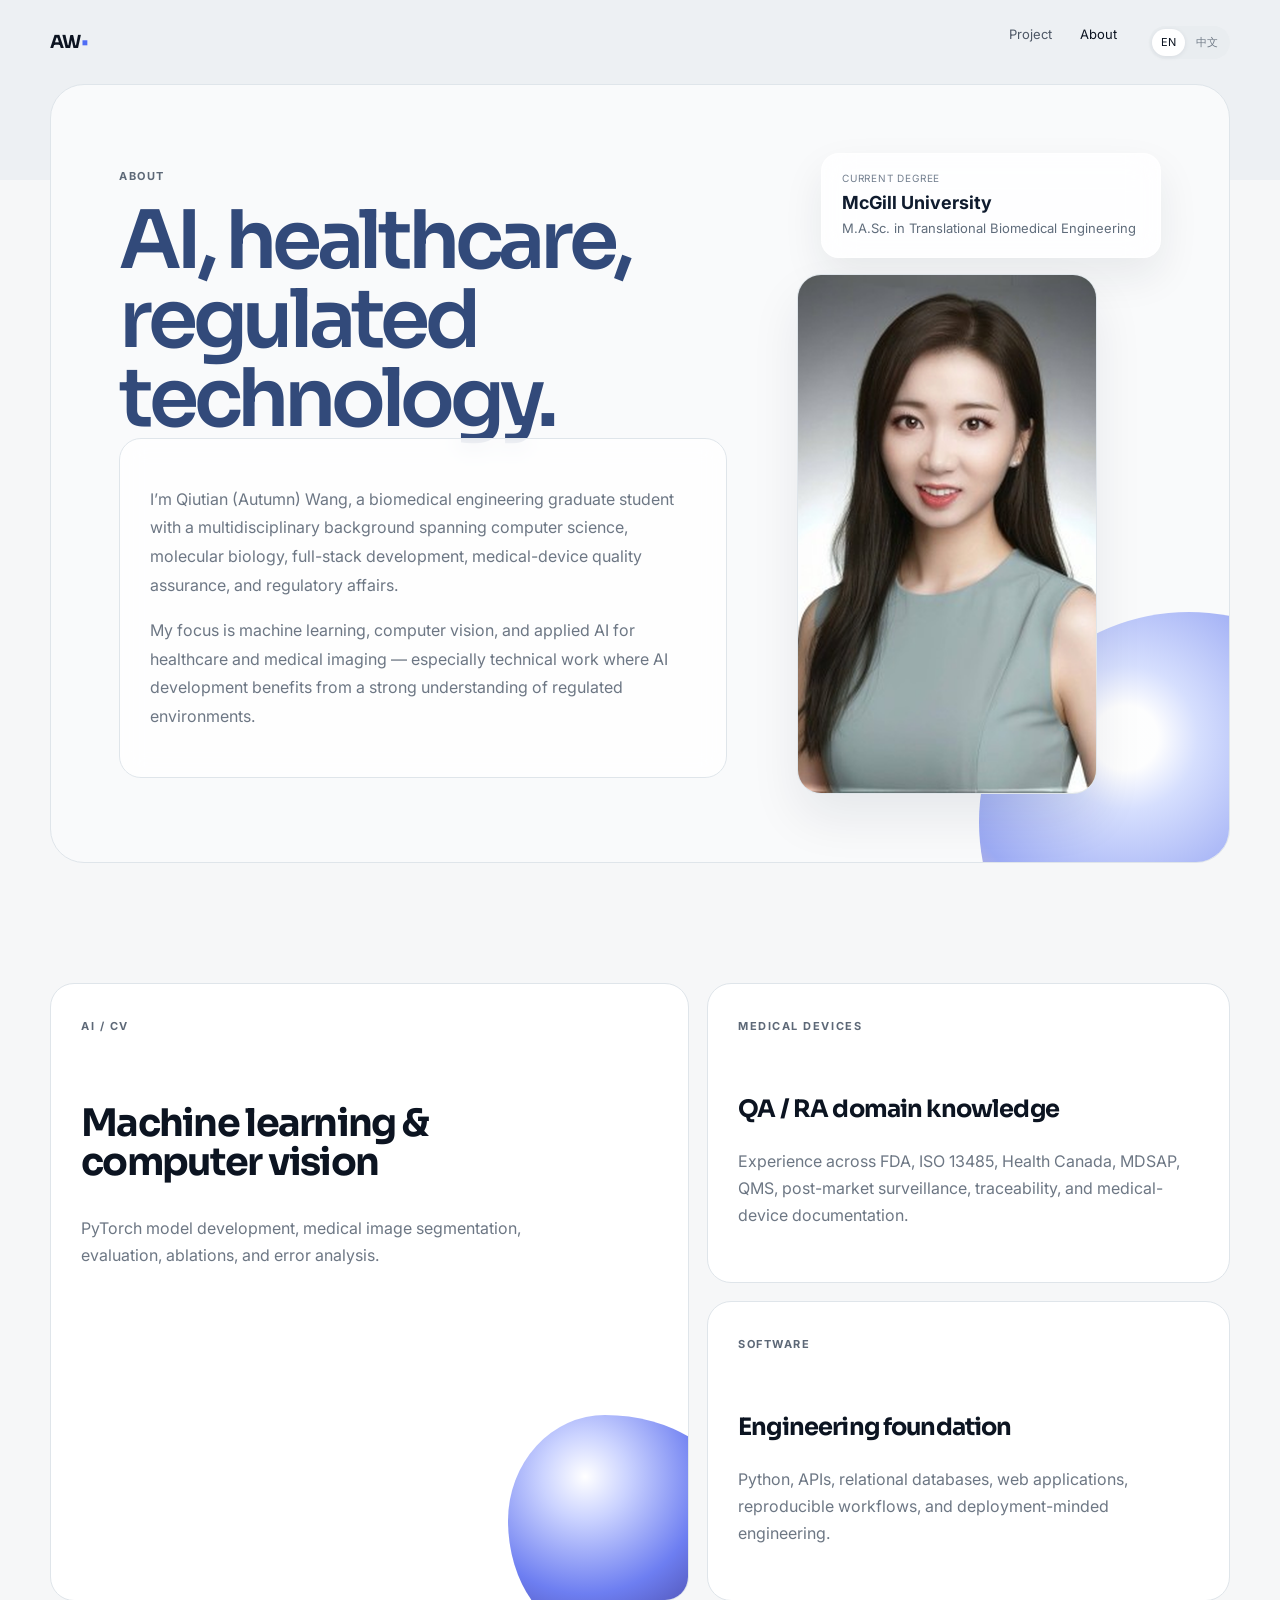
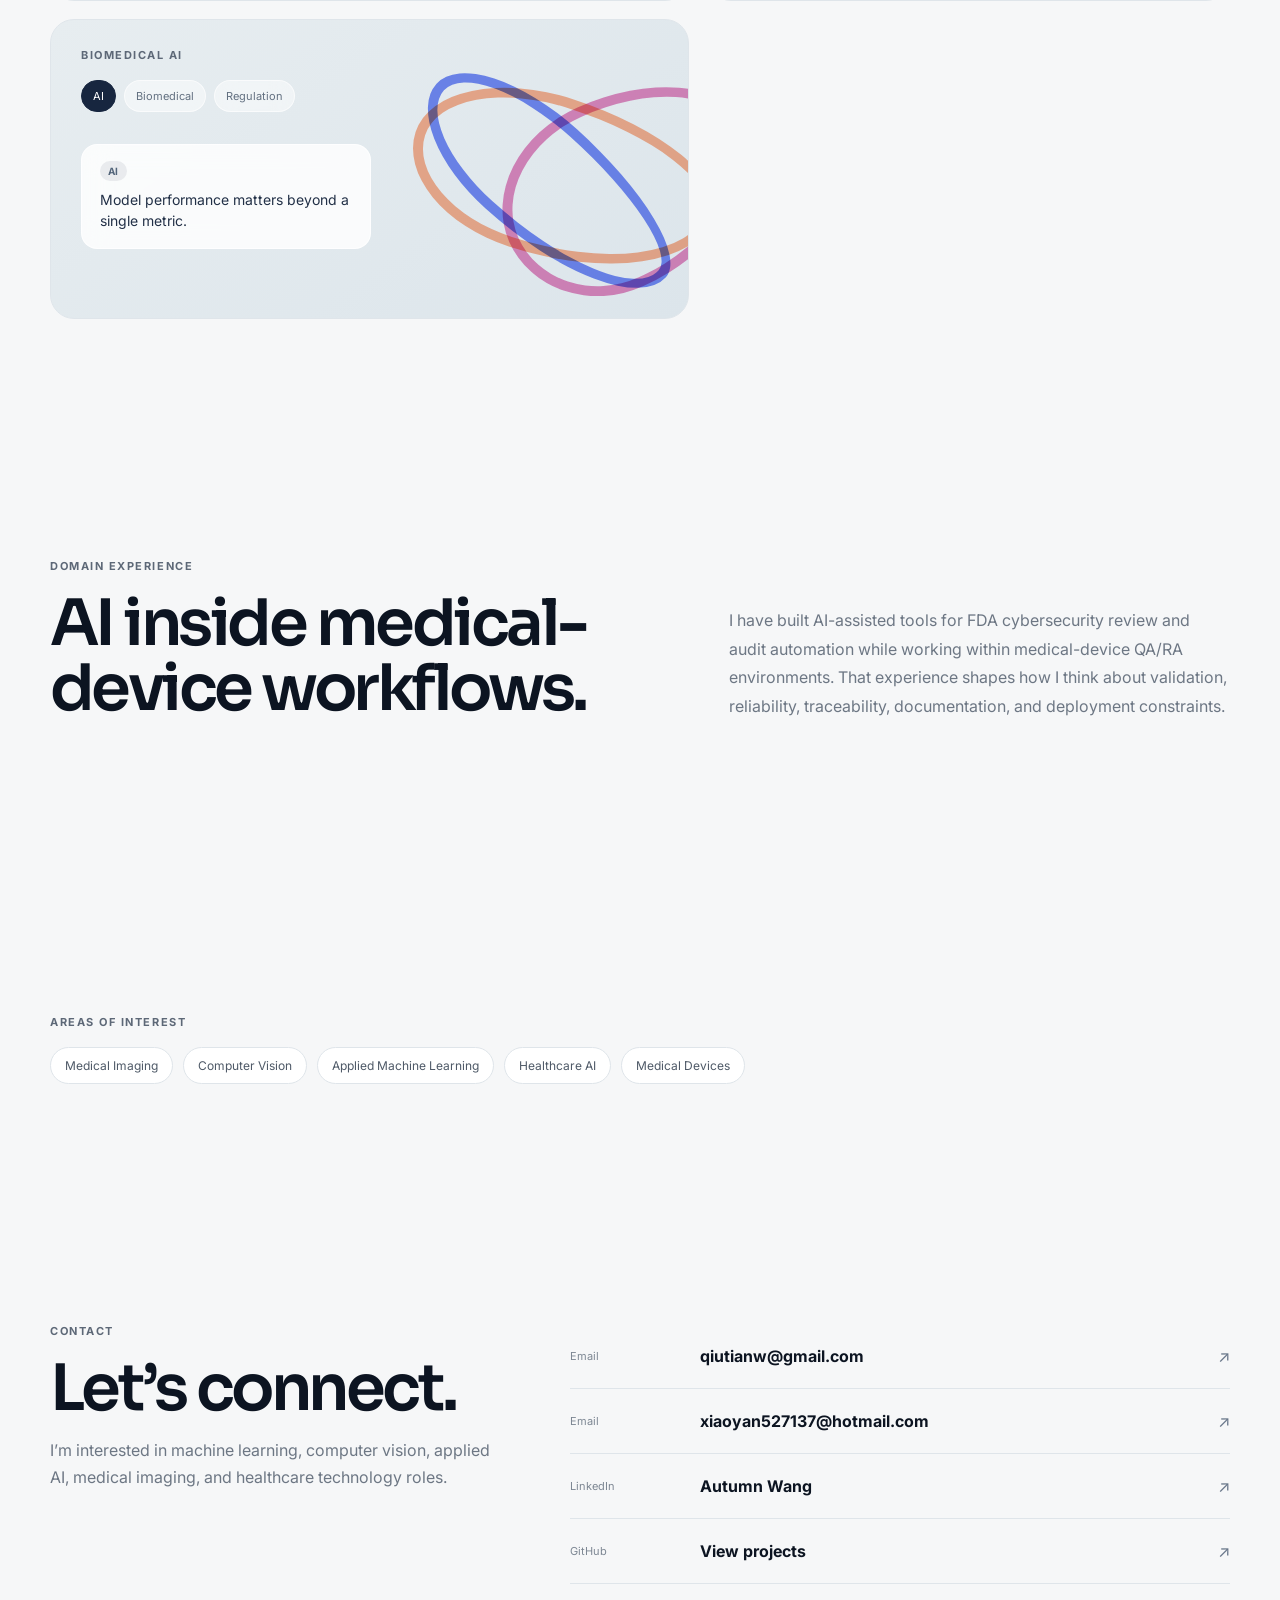
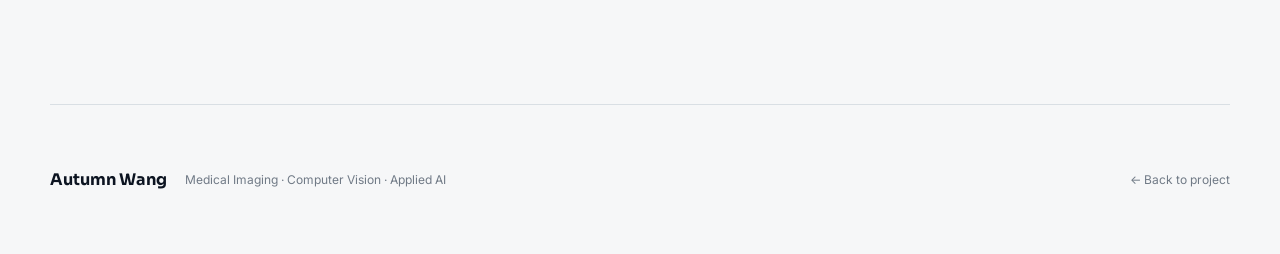
==== about.html @ cd847465 "Add interactive biomedical AI card Updated the About page copy to use "Current Degree" and replaced " ====
<!DOCTYPE html>
<html lang="en">
<head>
  <meta charset="UTF-8" />
  <meta
    name="viewport"
    content="width=device-width, initial-scale=1.0"
  />

  <meta
    name="description"
    content="About Autumn Wang — applied AI, medical imaging, and medical technology."
  />

  <title>About — Autumn Wang</title>

  <link
    rel="preconnect"
    href="https://fonts.googleapis.com"
  />

  <link
    rel="preconnect"
    href="https://fonts.gstatic.com"
    crossorigin
  />

  <link
    href="https://fonts.googleapis.com/css2?family=Inter:wght@400;500;600;700&family=Sora:wght@500;600;700&display=swap"
    rel="stylesheet"
  />

  <link
    rel="stylesheet"
    href="style.css"
  />
</head>


<body>

  <!-- ======================================================
       Navigation
  ======================================================= -->

  <header class="site-header">

    <a
      class="brand"
      href="index.html"
    >
      AW<span>•</span>
    </a>


    <nav class="nav">

      <a
        href="index.html"
        data-en="Project"
        data-zh="项目"
      >
        Project
      </a>

      <a
        href="about.html"
        class="active"
        data-en="About"
        data-zh="关于我"
      >
        About
      </a>


      <!-- Language switch -->
      <div
        class="language-switch"
        aria-label="Language"
      >

        <button
          class="language-button active"
          data-language="en"
        >
          EN
        </button>

        <button
          class="language-button"
          data-language="zh"
        >
          中文
        </button>

      </div>

    </nav>

  </header>



  <main>

    <!-- ======================================================
         About Hero
    ======================================================= -->

    <section class="about-hero">

      <div class="about-copy">

        <p
          class="eyebrow"
          data-en="ABOUT"
          data-zh="关于我"
        >
          ABOUT
        </p>


        <h1>

          <span
            data-en="AI, healthcare,"
            data-zh="医疗 AI · 医学影像 ·"
          >
            AI, healthcare,
          </span>

          <br>

          <span
            class="hero-accent"
            data-en="regulated technology."
            data-zh="医疗器械。"
          >
            regulated technology.
          </span>

        </h1>


        <div class="about-card">

          <p
            data-en="I’m Qiutian (Autumn) Wang, a biomedical engineering graduate student with a multidisciplinary background spanning computer science, molecular biology, full-stack development, medical-device quality assurance, and regulatory affairs."
            data-zh="我是 王秋田（Autumn Wang），目前就读于生物医学工程硕士项目，拥有计算机科学、分子生物学、全栈软件开发以及医疗器械质量与法规事务的跨学科背景。"
          >
            I’m Qiutian (Autumn) Wang, a biomedical engineering graduate student
            with a multidisciplinary background spanning computer science,
            molecular biology, full-stack development, medical-device quality
            assurance, and regulatory affairs.
          </p>


          <p
            data-en="My focus is machine learning, computer vision, and applied AI for healthcare and medical imaging — especially technical work where AI development benefits from a strong understanding of regulated environments."
            data-zh="我目前主要关注机器学习、计算机视觉、医学影像与医疗领域的应用型人工智能，尤其希望参与需要理解法规环境、验证流程与真实部署约束的技术工作。"
          >
            My focus is machine learning, computer vision, and applied AI for
            healthcare and medical imaging — especially technical work where AI
            development benefits from a strong understanding of regulated
            environments.
          </p>

        </div>

      </div>



      <!-- ====================================================
           Portrait + Program Badge
      ===================================================== -->

      <div class="portrait-column">


        <!-- Current program badge -->
        <div class="school-badge">

          <span
            data-en="Current Degree"
            data-zh="当前就读专业"
          >
            Current Degree
          </span>


          <strong
            data-en="McGill University"
            data-zh="麦吉尔大学"
          >
            McGill University
          </strong>


          <em
            data-en="M.A.Sc. in Translational Biomedical Engineering"
            data-zh="转化生物医学工程硕士"
          >
            M.A.Sc. in Translational Biomedical Engineering
          </em>

        </div>



        <!-- Portrait -->
        <div class="portrait-shell">

          <img
            src="assets/autumn-profile.png"
            alt="Autumn Wang portrait"
            class="portrait-image"
          >

        </div>

      </div>

    </section>



    <!-- ======================================================
         Background
    ======================================================= -->

    <section class="section about-grid-section">

      <div class="about-grid">


        <!-- AI / Computer Vision -->
        <article class="about-tile large">

          <span class="eyebrow">
            AI / CV
          </span>

          <h2
            data-en="Machine learning & computer vision"
            data-zh="机器学习与计算机视觉"
          >
            Machine learning & computer vision
          </h2>

          <p
            data-en="PyTorch model development, medical image segmentation, evaluation, ablations, and error analysis."
            data-zh="使用 PyTorch 进行模型开发、医学影像分割、模型评估、消融实验与错误分析。"
          >
            PyTorch model development, medical image segmentation,
            evaluation, ablations, and error analysis.
          </p>

          <div class="about-blob blob-blue"></div>

        </article>



        <!-- Medical Device QA / RA -->
        <article class="about-tile">

          <span
            class="eyebrow"
            data-en="MEDICAL DEVICES"
            data-zh="医疗器械"
          >
            MEDICAL DEVICES
          </span>


          <h3
            data-en="QA / RA domain knowledge"
            data-zh="QA / RA 领域经验"
          >
            QA / RA domain knowledge
          </h3>


          <p
            data-en="Experience across FDA, ISO 13485, Health Canada, MDSAP, QMS, post-market surveillance, traceability, and medical-device documentation."
            data-zh="拥有 FDA、ISO 13485、Health Canada、MDSAP、QMS、上市后监管、可追溯性与医疗器械技术文档相关经验。"
          >
            Experience across FDA, ISO 13485, Health Canada, MDSAP,
            QMS, post-market surveillance, traceability, and
            medical-device documentation.
          </p>

        </article>



        <!-- Software -->
        <article class="about-tile">

          <span
            class="eyebrow"
            data-en="SOFTWARE"
            data-zh="软件工程"
          >
            SOFTWARE
          </span>


          <h3
            data-en="Engineering foundation"
            data-zh="工程基础"
          >
            Engineering foundation
          </h3>


          <p
            data-en="Python, APIs, relational databases, web applications, reproducible workflows, and deployment-minded engineering."
            data-zh="具备 Python、API、关系型数据库、Web 应用与可复现工程流程经验，并关注模型部署与系统集成。"
          >
            Python, APIs, relational databases, web applications,
            reproducible workflows, and deployment-minded engineering.
          </p>

        </article>



       <!-- Interactive biomedical AI concept card -->
<article
  class="about-tile visual-tile interactive-bio-card"
  id="bioCard"
>

  <!-- Decorative molecular loops -->
  <div class="protein-loop loop-one"></div>
  <div class="protein-loop loop-two"></div>
  <div class="protein-loop loop-three"></div>


  <div class="bio-card-content">

    <span
      class="eyebrow"
      data-en="BIOMEDICAL AI"
      data-zh="生物医学 AI"
    >
      BIOMEDICAL AI
    </span>


    <div class="bio-selector">

      <button
        class="bio-option active"
        data-bio-topic="ai"
        data-en="AI"
        data-zh="AI"
      >
        AI
      </button>

      <button
        class="bio-option"
        data-bio-topic="biomedical"
        data-en="Biomedical"
        data-zh="生物医学"
      >
        Biomedical
      </button>

      <button
        class="bio-option"
        data-bio-topic="regulation"
        data-en="Regulation"
        data-zh="法规"
      >
        Regulation
      </button>

    </div>


    <div class="bio-message">

      <span
        id="bioMessageLabel"
        class="bio-message-label"
      >
        AI
      </span>

      <p id="bioMessageText">
        Model performance matters beyond a single metric.
      </p>

    </div>

  </div>

</article>

      </div>

    </section>



    <!-- ======================================================
         AI + Medical Device Domain Experience
    ======================================================= -->

    <section class="section domain-section">

      <div class="section-title-row">

        <div>

          <p
            class="eyebrow"
            data-en="DOMAIN EXPERIENCE"
            data-zh="领域经验"
          >
            DOMAIN EXPERIENCE
          </p>


          <h2
            data-en="AI inside medical-device workflows."
            data-zh="医疗器械法规体系中的 AI 应用。"
          >
            AI inside medical-device workflows.
          </h2>

        </div>


        <p
          class="section-copy"
          data-en="I have built AI-assisted tools for FDA cybersecurity review and audit automation while working within medical-device QA/RA environments. That experience shapes how I think about validation, reliability, traceability, documentation, and deployment constraints."
          data-zh="我曾在医疗器械 QA/RA 工作中开发 AI 辅助工具，用于 FDA 网络安全资料审查、法规证据核查与审核报告自动化。这段经历也影响了我对模型验证、可靠性、可追溯性、技术文档与真实部署约束的理解。"
        >
          I have built AI-assisted tools for FDA cybersecurity review
          and audit automation while working within medical-device
          QA/RA environments.
        </p>

      </div>

    </section>



    <!-- ======================================================
         Areas of Interest
    ======================================================= -->

    <section class="section">

      <p
        class="eyebrow"
        data-en="AREAS OF INTEREST"
        data-zh="关注方向"
      >
        AREAS OF INTEREST
      </p>


      <div class="tech-cloud">

        <span
          data-en="Medical Imaging"
          data-zh="医学影像"
        >
          Medical Imaging
        </span>

        <span
          data-en="Computer Vision"
          data-zh="计算机视觉"
        >
          Computer Vision
        </span>

        <span
          data-en="Applied Machine Learning"
          data-zh="应用机器学习"
        >
          Applied Machine Learning
        </span>

        <span
          data-en="Healthcare AI"
          data-zh="医疗 AI"
        >
          Healthcare AI
        </span>

        <span
          data-en="Medical Devices"
          data-zh="医疗器械"
        >
          Medical Devices
        </span>

      </div>

    </section>



    <!-- ======================================================
         Contact
    ======================================================= -->

    <section class="section contact-section">

      <div class="contact-intro">

        <p
          class="eyebrow"
          data-en="CONTACT"
          data-zh="联系方式"
        >
          CONTACT
        </p>


        <h2
          data-en="Let’s connect."
          data-zh="欢迎联系。"
        >
          Let’s connect.
        </h2>


        <p
          data-en="I’m interested in machine learning, computer vision, applied AI, medical imaging, and healthcare technology roles."
          data-zh="我关注机器学习、计算机视觉、应用型 AI、医学影像与医疗科技相关岗位。"
        >
          I’m interested in machine learning, computer vision,
          applied AI, medical imaging, and healthcare technology roles.
        </p>

      </div>



      <div class="contact-list">


        <!-- Email -->
        <a href="mailto:qiutianw@gmail.com">

          <span
            data-en="Email"
            data-zh="邮箱"
          >
            Email
          </span>

          <strong>
            qiutianw@gmail.com
          </strong>

          <em>↗</em>

        </a>
        
        <a href="mailto:xiaoyan527137@hotmail.com">

          <span
            data-en="Email"
            data-zh="邮箱"
          >
            Email
          </span>

          <strong>
            xiaoyan527137@hotmail.com
          </strong>

          <em>↗</em>

        </a>



        <!-- LinkedIn -->
        <a
          href="https://www.linkedin.com/in/autumn-wang-042156185/"
          target="_blank"
          rel="noreferrer"
        >

          <span>
            LinkedIn
          </span>

          <strong>
            Autumn Wang
          </strong>

          <em>↗</em>

        </a>



        <!-- GitHub -->
        <a
          href="https://github.com/qwqtw"
          target="_blank"
          rel="noreferrer"
        >

          <span>
            GitHub
          </span>

          <strong
            data-en="View projects"
            data-zh="查看项目"
          >
            View projects
          </strong>

          <em>↗</em>

        </a>

      </div>

    </section>

  </main>



  <!-- ======================================================
       Footer
  ======================================================= -->

  <footer class="site-footer">

    <div>

      <strong>
        Autumn Wang
      </strong>

      <span
        data-en="Medical Imaging · Computer Vision · Applied AI"
        data-zh="医学影像 · 计算机视觉 · 应用型 AI"
      >
        Medical Imaging · Computer Vision · Applied AI
      </span>

    </div>


    <div>

      <a
        href="index.html"
        data-en="← Back to project"
        data-zh="← 返回项目"
      >
        ← Back to project
      </a>

    </div>

  </footer>


  <script src="script.js"></script>

</body>
</html>
---- style.css ----
:root {
  --bg: #eef1f4;
  --paper: #f9fafb;
  --white: #ffffff;
  --ink: #0c1421;
  --muted: #6d7784;
  --line: #dfe5ea;
  --navy: #101b2f;
  --navy-2: #17263f;
  --blue: #4f6df5;
  --cyan: #6ec8d2;
  --lav: #b5b8ff;
  --peach: #ff9e72;
  --pink: #e36db2;
  --radius-xl: 34px;
  --radius-lg: 24px;
  --radius-md: 16px;
  --max: 1180px;
}

* { box-sizing: border-box; }

html { scroll-behavior: smooth; }

body {
  margin: 0;
  color: var(--ink);
  background:
    linear-gradient(180deg, #edf0f3 0, #edf0f3 180px, #f6f7f8 180px, #f6f7f8 100%);
  font-family: Inter, system-ui, -apple-system, BlinkMacSystemFont, "Segoe UI", sans-serif;
}

a { color: inherit; text-decoration: none; }
button { font: inherit; }

.site-header {
  width: min(calc(100% - 40px), var(--max));
  height: 84px;
  margin: 0 auto;
  display: flex;
  align-items: center;
  justify-content: space-between;
}

.brand {
  font-family: Sora, sans-serif;
  font-size: 18px;
  font-weight: 700;
  letter-spacing: -.04em;
}

.brand span { color: var(--blue); }

.nav {
  display: flex;
  gap: 28px;
  font-size: 13px;
  color: #4e5866;
}

.nav a:hover, .nav a.active { color: #0c1421; }

main {
  width: min(calc(100% - 40px), var(--max));
  margin: 0 auto;
}

.hero-shell { padding-top: 34px; }

.hero-panel {
  min-height: 690px;
  padding: 68px;
  border-radius: var(--radius-xl);
  background: var(--paper);
  position: relative;
  overflow: hidden;
  display: grid;
  grid-template-columns: 1.02fr .98fr;
  align-items: center;
  border: 1px solid rgba(215,222,228,.9);
}

.hero-panel::after {
  content: "";
  position: absolute;
  inset: auto -140px -210px 40%;
  height: 420px;
  background:
    repeating-linear-gradient(0deg, rgba(17,24,39,.045) 0 1px, transparent 1px 35px),
    repeating-linear-gradient(90deg, rgba(17,24,39,.045) 0 1px, transparent 1px 35px);
  transform: perspective(460px) rotateX(65deg);
  transform-origin: bottom;
  pointer-events: none;
}

.hero-copy { position: relative; z-index: 5; }

.eyebrow {
  margin: 0 0 18px;
  font-size: 11px;
  font-weight: 700;
  letter-spacing: .14em;
  color: #5d6877;
}

.hero-copy h1,
.about-copy h1 {
  margin: 0;
  font-family: Sora, sans-serif;
  font-size: clamp(54px, 6.3vw, 88px);
  line-height: .98;
  letter-spacing: -.065em;
  font-weight: 600;
}

.hero-copy h1 span,
.about-copy h1 span {
  color: #324a7a;
}

.hero-lede {
  max-width: 610px;
  margin: 28px 0 0;
  color: var(--muted);
  line-height: 1.75;
  font-size: 16px;
}

.hero-actions {
  display: flex;
  gap: 10px;
  margin-top: 34px;
}

.btn {
  min-height: 48px;
  padding: 0 18px;
  border-radius: 999px;
  display: inline-flex;
  align-items: center;
  justify-content: center;
  font-size: 13px;
  font-weight: 600;
}

.btn-dark { background: var(--ink); color: #fff; }
.btn-light { background: #fff; border: 1px solid var(--line); }

.hero-visual {
  position: relative;
  min-height: 520px;
}

.orb {
  position: absolute;
  border-radius: 50%;
  filter: blur(.2px);
}

.orb-a {
  width: 240px;
  height: 240px;
  right: 42px;
  top: 40px;
  background:
    radial-gradient(circle at 35% 25%, rgba(255,255,255,.95), rgba(178,186,255,.82) 34%, rgba(94,116,246,.72) 70%, rgba(68,84,160,.78));
  box-shadow: inset -30px -35px 60px rgba(34,44,89,.18);
}

.orb-b {
  width: 168px;
  height: 168px;
  right: 230px;
  top: 132px;
  background:
    radial-gradient(circle at 30% 28%, #fff 0 8%, rgba(255,174,128,.95) 20%, rgba(232,100,176,.8) 52%, rgba(112,102,226,.76) 80%);
  filter: saturate(.82);
}

.orb-c {
  width: 120px;
  height: 120px;
  right: 116px;
  bottom: 56px;
  background:
    radial-gradient(circle at 30% 30%, #eefcff, #78cbd4 40%, #5b77ee 72%, #6c4cb8);
}

.float-card {
  position: absolute;
  background: rgba(255,255,255,.92);
  border: 1px solid rgba(214,222,228,.95);
  box-shadow: 0 22px 60px rgba(25,36,57,.12);
  backdrop-filter: blur(14px);
}

.card-main {
  width: 360px;
  right: 70px;
  top: 170px;
  border-radius: 20px;
  padding: 16px;
  z-index: 4;
}

.card-bar, .mini-row {
  display: flex;
  justify-content: space-between;
  align-items: center;
  font-size: 11px;
  color: #64707f;
}

.status-dot {
  padding: 5px 8px;
  border-radius: 999px;
  background: #edf8ef;
  color: #3b7f4a;
  font-weight: 700;
  font-size: 9px;
}

.ultrasound-frame,
.viewer-canvas {
  position: relative;
  overflow: hidden;
  background:
    radial-gradient(circle at 52% 46%, rgba(255,255,255,.18), transparent 15%),
    linear-gradient(145deg, #2f3439 0%, #161a1e 48%, #383d42 100%);
}

.ultrasound-frame {
  height: 240px;
  border-radius: 14px;
  margin: 14px 0 12px;
}

.scan-lines {
  position: absolute;
  inset: 0;
  background:
    repeating-linear-gradient(0deg, rgba(255,255,255,.028) 0 1px, transparent 1px 5px),
    radial-gradient(circle at 15% 30%, rgba(255,255,255,.1), transparent 16%),
    radial-gradient(circle at 78% 68%, rgba(255,255,255,.08), transparent 20%);
  mix-blend-mode: screen;
}

.lesion-shape {
  position: absolute;
  width: 120px;
  height: 72px;
  border-radius: 46% 54% 48% 52% / 58% 44% 56% 42%;
  background: rgba(9,11,13,.83);
  left: 48%;
  top: 52%;
  transform: translate(-50%,-50%) rotate(-12deg);
}

.contour {
  position: absolute;
  width: 128px;
  height: 80px;
  left: 48%;
  top: 52%;
  transform: translate(-50%,-50%) rotate(-12deg);
  border: 2px solid #84f1d0;
  border-radius: 46% 54% 48% 52% / 58% 44% 56% 42%;
}

.card-metric {
  border-radius: 16px;
  padding: 14px 16px;
  width: 156px;
  z-index: 7;
}

.metric-one { left: 0; top: 105px; }
.metric-two { right: 0; bottom: 86px; }

.card-metric strong {
  display: block;
  font-family: Sora, sans-serif;
  font-size: 30px;
  margin: 6px 0 4px;
}

.mini-label, .mini-note { font-size: 9px; color: #76808e; }
.mini-note { color: #4a6f7a; }

.hero-strip {
  margin-top: 18px;
  display: grid;
  grid-template-columns: repeat(4,1fr);
  background: #fff;
  border: 1px solid var(--line);
  border-radius: 20px;
  overflow: hidden;
}

.hero-strip div {
  padding: 22px 26px;
  border-right: 1px solid var(--line);
}

.hero-strip div:last-child { border-right: 0; }

.hero-strip span {
  display: block;
  font-size: 10px;
  color: #798391;
  text-transform: uppercase;
  letter-spacing: .08em;
}

.hero-strip strong {
  display: block;
  margin-top: 8px;
  font-family: Sora, sans-serif;
  font-size: 26px;
  letter-spacing: -.04em;
}

.section { padding: 120px 0; }

.section-title-row {
  display: grid;
  grid-template-columns: 1.08fr .92fr;
  gap: 90px;
  align-items: end;
  margin-bottom: 54px;
}

.section-title-row h2,
.final-copy h2,
.contact-intro h2 {
  margin: 0;
  font-family: Sora, sans-serif;
  font-size: clamp(38px, 5vw, 64px);
  line-height: 1.02;
  letter-spacing: -.055em;
  font-weight: 600;
}

.section-copy {
  margin: 0;
  color: var(--muted);
  line-height: 1.8;
  max-width: 560px;
}

.mosaic {
  display: grid;
  grid-template-columns: 1.15fr .85fr;
  grid-template-rows: 340px 300px;
  gap: 18px;
}

.tile {
  position: relative;
  overflow: hidden;
  border: 1px solid var(--line);
  border-radius: var(--radius-lg);
  background: #fff;
  padding: 30px;
}

.tile-large { grid-row: 1 / span 2; }

.tile-index {
  font-size: 10px;
  font-weight: 700;
  color: #8c96a1;
}

.tile h3 {
  margin: 58px 0 12px;
  font-family: Sora, sans-serif;
  font-size: 28px;
  letter-spacing: -.04em;
}

.tile p {
  max-width: 500px;
  color: var(--muted);
  line-height: 1.7;
}

.code-surface {
  position: absolute;
  left: 30px;
  right: 30px;
  bottom: 30px;
  padding: 22px;
  border-radius: 18px;
  background: #f5f7f8;
  border: 1px solid #e4e8eb;
  display: grid;
  grid-template-columns: repeat(3,1fr);
  gap: 4px 16px;
}

.code-surface span {
  font-family: Sora, sans-serif;
  font-size: 30px;
}

.code-surface small { color: #7d8792; }

.tile-visual {
  background: #dfe7eb;
  min-height: 340px;
}

.protein-loop {
  position: absolute;
  border: 10px solid transparent;
  border-radius: 45% 55% 60% 40% / 50% 42% 58% 50%;
  mix-blend-mode: multiply;
}

.loop-one {
  width: 310px; height: 160px; right: -25px; top: 80px;
  border-color: var(--peach);
  transform: rotate(18deg);
}

.loop-two {
  width: 260px; height: 190px; right: 35px; top: 74px;
  border-color: var(--pink);
  transform: rotate(-24deg);
}

.loop-three {
  width: 300px; height: 120px; right: 4px; top: 104px;
  border-color: var(--blue);
  transform: rotate(42deg);
}

.floating-caption {
  position: absolute;
  left: 28px;
  bottom: 28px;
  width: 220px;
  font-size: 14px;
  color: #223047 !important;
}

.experiment-track {
  display: grid;
  grid-template-columns: repeat(4,1fr);
  gap: 14px;
}

.experiment-card {
  min-height: 310px;
  padding: 26px;
  border: 1px solid var(--line);
  border-radius: 20px;
  background: #fff;
  display: flex;
  flex-direction: column;
}

.experiment-card.dim { opacity: .72; }

.experiment-card.winner {
  background: linear-gradient(145deg, #f9fbff, #e8efff);
  border-color: #ccd8ff;
}

.exp-top {
  display: flex;
  justify-content: space-between;
  color: #89929d;
  font-size: 10px;
  text-transform: uppercase;
  letter-spacing: .06em;
}

.experiment-card h3 {
  margin-top: 42px;
  font-size: 18px;
  font-weight: 600;
}

.experiment-card strong {
  margin-top: auto;
  font-family: Sora, sans-serif;
  font-size: 42px;
  letter-spacing: -.05em;
}

.experiment-card p { color: var(--muted); font-size: 12px; }

.viewer-section {
  display: grid;
  grid-template-columns: .78fr 1.22fr;
  gap: 74px;
  align-items: center;
}

.viewer-copy h2 {
  margin: 0 0 22px;
  font-family: Sora, sans-serif;
  font-size: clamp(42px, 5vw, 62px);
  line-height: 1.03;
  letter-spacing: -.055em;
  font-weight: 600;
}

.viewer-copy > p:not(.eyebrow) { color: var(--muted); line-height: 1.75; }

.switch-group { margin-top: 28px; }
.switch-group > span {
  display: block;
  margin-bottom: 8px;
  color: #78828e;
  font-size: 10px;
  text-transform: uppercase;
  letter-spacing: .08em;
}

.pill-switch {
  display: inline-flex;
  padding: 4px;
  background: #e9edf0;
  border-radius: 999px;
}

.pill-switch button {
  border: 0;
  background: transparent;
  color: #717b87;
  padding: 9px 13px;
  border-radius: 999px;
  cursor: pointer;
  font-size: 12px;
}

.pill-switch button.active {
  background: #fff;
  color: var(--ink);
  box-shadow: 0 1px 5px rgba(20,30,45,.08);
}

.viewer-device {
  border-radius: 28px;
  background: #fff;
  border: 1px solid var(--line);
  padding: 18px;
  box-shadow: 0 30px 70px rgba(22,32,48,.08);
}

.viewer-topbar, .viewer-meta {
  display: flex;
  justify-content: space-between;
  align-items: center;
}

.viewer-topbar { padding: 8px 6px 18px; }

.viewer-topbar span { font-size: 12px; font-weight: 600; }
.viewer-topbar small { display: block; color: #7f8995; margin-top: 4px; }

.viewer-badge {
  border: 1px solid var(--line);
  border-radius: 999px;
  padding: 7px 10px;
  color: #68727e;
}

.viewer-canvas {
  min-height: 470px;
  border-radius: 20px;
  display: grid;
  place-items: center;
}

.placeholder-art {
  position: absolute;
  inset: 0;
}

.large-lesion {
  width: 180px; height: 110px;
}
.contour-large {
  width: 190px; height: 120px;
}

.viewer-canvas img {
  width: 100%;
  height: 100%;
  object-fit: contain;
  background: #111;
}

.viewer-meta {
  padding: 16px 5px 2px;
  color: #7b8591;
  font-size: 10px;
}

.architecture-section {
  padding-top: 90px;
}

.architecture-flow {
  display: flex;
  align-items: center;
  overflow-x: auto;
  padding: 20px 0;
}

.arch-node {
  min-width: 132px;
  padding: 20px 18px;
  border: 1px solid var(--line);
  border-radius: 16px;
  background: #fff;
  text-align: center;
}

.arch-node span {
  display: block;
  color: #7e8894;
  font-size: 9px;
  text-transform: uppercase;
  letter-spacing: .08em;
}

.arch-node strong {
  display: block;
  margin-top: 8px;
  font-size: 13px;
}

.arch-focus {
  background: #18243a;
  color: #fff;
  border-color: #18243a;
}

.arch-focus span { color: #aeb9ca; }

.arch-line {
  min-width: 28px;
  height: 1px;
  background: #cfd6dc;
}

.final-panel {
  min-height: 460px;
  border-radius: 30px;
  background: var(--navy);
  color: #fff;
  padding: 54px;
  display: grid;
  grid-template-columns: .9fr 1.1fr;
  gap: 80px;
  align-items: center;
  position: relative;
  overflow: hidden;
}

.final-panel::after {
  content: "";
  position: absolute;
  width: 380px;
  height: 380px;
  right: -120px;
  top: -150px;
  border-radius: 50%;
  background: radial-gradient(circle at 30% 30%, rgba(255,255,255,.5), rgba(94,112,246,.6) 42%, rgba(227,109,178,.25) 72%, transparent 75%);
}

.final-copy p:not(.eyebrow) {
  max-width: 470px;
  color: #aeb9c9;
  line-height: 1.75;
}

.final-copy .eyebrow { color: #aab6c8; }

.metric-stack { position: relative; z-index: 3; }

.metric-stack div {
  padding: 18px 0;
  border-bottom: 1px solid rgba(255,255,255,.12);
  display: flex;
  justify-content: space-between;
  align-items: center;
}

.metric-stack span { color: #aab5c5; }
.metric-stack strong {
  font-family: Sora, sans-serif;
  font-size: 28px;
  letter-spacing: -.04em;
}

.tech-section { padding-top: 60px; }

.tech-cloud {
  display: flex;
  flex-wrap: wrap;
  gap: 10px;
}

.tech-cloud span {
  background: #fff;
  border: 1px solid var(--line);
  border-radius: 999px;
  padding: 10px 14px;
  color: #4e5967;
  font-size: 12px;
}

.site-footer {
  width: min(calc(100% - 40px), var(--max));
  margin: 0 auto;
  min-height: 150px;
  border-top: 1px solid #d9dfe4;
  display: flex;
  align-items: center;
  justify-content: space-between;
}

.site-footer > div {
  display: flex;
  gap: 18px;
  align-items: center;
}

.site-footer strong { font-family: Sora, sans-serif; }
.site-footer span, .site-footer a { color: #707a86; font-size: 12px; }

/* About */
.about-hero {
  min-height: 650px;
  background: var(--paper);
  border: 1px solid var(--line);
  border-radius: 34px;
  padding: 68px;
  display: grid;
  grid-template-columns: 1.05fr .95fr;
  gap: 80px;
  align-items: center;
  position: relative;
  overflow: hidden;
}

.about-hero::after {
  content: "";
  width: 420px;
  height: 420px;
  border-radius: 50%;
  position: absolute;
  right: -170px;
  bottom: -170px;
  background: radial-gradient(circle at 35% 30%, #fff 0 8%, #c8d4ff 18%, #788cf1 44%, #f0a17d 68%, transparent 70%);
  opacity: .72;
}

.about-card {
  position: relative;
  z-index: 2;
  background: rgba(255,255,255,.8);
  border: 1px solid var(--line);
  border-radius: 22px;
  padding: 30px;
  backdrop-filter: blur(12px);
}

.about-card p {
  color: var(--muted);
  line-height: 1.8;
}

.about-grid {
  display: grid;
  grid-template-columns: 1.1fr .9fr;
  grid-template-rows: 300px 300px;
  gap: 18px;
}

.about-tile {
  position: relative;
  overflow: hidden;
  background: #fff;
  border: 1px solid var(--line);
  border-radius: 24px;
  padding: 30px;
}

.about-tile.large { grid-row: 1 / span 2; }

.about-tile h2 {
  margin-top: 70px;
  font-family: Sora, sans-serif;
  font-size: 38px;
  line-height: 1.05;
  letter-spacing: -.045em;
  max-width: 420px;
}

.about-tile h3 {
  margin-top: 60px;
  font-family: Sora, sans-serif;
  font-size: 24px;
  letter-spacing: -.035em;
}

.about-tile p {
  max-width: 470px;
  color: var(--muted);
  line-height: 1.7;
}

.about-blob {
  position: absolute;
  width: 220px;
  height: 220px;
  border-radius: 44% 56% 62% 38% / 48% 37% 63% 52%;
  right: -40px;
  bottom: -35px;
}

.blob-blue {
  background: radial-gradient(circle at 35% 28%, #fff, #cbd3ff 20%, #6d7ef1 55%, #4e4fae 82%);
}

.visual-tile {
  background: #dfe7eb;
}

.visual-tile p {
  position: absolute;
  left: 30px;
  bottom: 20px;
  color: #27364a;
  width: 220px;
}

.contact-section {
  display: grid;
  grid-template-columns: .8fr 1.2fr;
  gap: 80px;
}

.contact-intro p:not(.eyebrow) {
  color: var(--muted);
  line-height: 1.7;
}

.contact-list a {
  display: grid;
  grid-template-columns: 110px 1fr auto;
  gap: 20px;
  align-items: center;
  padding: 22px 0;
  border-bottom: 1px solid var(--line);
}

.contact-list span { color: #7d8793; font-size: 11px; }
.contact-list em { font-style: normal; color: #69778a; }

@media (max-width: 980px) {
  .hero-panel,
  .section-title-row,
  .viewer-section,
  .final-panel,
  .about-hero,
  .contact-section {
    grid-template-columns: 1fr;
  }

  .hero-panel { padding: 46px; }
  .hero-visual { min-height: 470px; }
  .mosaic { grid-template-columns: 1fr; grid-template-rows: auto; }
  .tile-large { grid-row: auto; min-height: 450px; }
  .experiment-track { grid-template-columns: repeat(2,1fr); }
  .hero-strip { grid-template-columns: repeat(2,1fr); }
  .about-grid { grid-template-columns: 1fr; grid-template-rows: auto; }
  .about-tile.large { grid-row: auto; min-height: 440px; }
}

@media (max-width: 640px) {
  body { background: #f5f6f7; }
  .site-header, main, .site-footer { width: min(calc(100% - 24px), var(--max)); }
  .nav { gap: 14px; }
  .nav a:nth-child(2), .nav a:nth-child(3) { display: none; }
  .hero-panel, .about-hero { padding: 28px; border-radius: 24px; }
  .hero-copy h1, .about-copy h1 { font-size: 48px; }
  .hero-actions { flex-direction: column; align-items: stretch; }
  .hero-visual { min-height: 420px; transform: scale(.92); transform-origin: top center; }
  .card-main { right: 0; width: 320px; }
  .metric-one { left: 4px; top: 118px; }
  .metric-two { right: 0; bottom: 60px; }
  .hero-strip { grid-template-columns: 1fr 1fr; }
  .hero-strip div:nth-child(2) { border-right: 0; }
  .section { padding: 82px 0; }
  .section-title-row { gap: 26px; }
  .experiment-track { grid-template-columns: 1fr; }
  .viewer-device { padding: 10px; }
  .viewer-canvas { min-height: 360px; }
  .final-panel { padding: 30px; }
  .site-footer { padding: 36px 0; flex-direction: column; align-items: flex-start; gap: 18px; }
  .site-footer > div { flex-wrap: wrap; }
}

/* ==========================================================
   Bilingual navigation + Chinese typography
========================================================== */

.language-switch {
  display: inline-flex;
  gap: 2px;
  padding: 3px;
  margin-left: 4px;
  border-radius: 999px;
  background: #e9edf0;
}

.language-button {
  border: 0;
  background: transparent;
  color: #717b87;
  padding: 6px 9px;
  border-radius: 999px;
  cursor: pointer;
  font-size: 11px;
}

.language-button.active {
  background: #fff;
  color: var(--ink);
  box-shadow: 0 1px 5px rgba(20,30,45,.08);
}

html[lang="zh"] body {
  font-family: Inter, "PingFang SC", "Microsoft YaHei", "Noto Sans CJK SC", sans-serif;
}

html[lang="zh"] h1,
html[lang="zh"] h2,
html[lang="zh"] h3,
html[lang="zh"] .brand,
html[lang="zh"] strong {
  font-family: "PingFang SC", "Microsoft YaHei", "Noto Sans CJK SC", Inter, sans-serif;
}

.hero-accent {
  color: #324a7a;
}

/* ==========================================================
   About portrait
========================================================== */

.portrait-shell {
  position: relative;
  z-index: 2;
  align-self: stretch;
  min-height: 520px;
  border-radius: 28px;
  overflow: hidden;
  background: #dfe5e8;
  border: 1px solid var(--line);
}

.portrait-image {
  width: 100%;
  height: 100%;
  object-fit: cover;
  object-position: center 28%;
  display: block;
}

.portrait-tag {
  position: absolute;
  left: 20px;
  right: 20px;
  bottom: 20px;
  padding: 16px 18px;
  border-radius: 16px;
  background: rgba(255,255,255,.84);
  border: 1px solid rgba(255,255,255,.72);
  backdrop-filter: blur(16px);
}

.portrait-tag span {
  display: block;
  color: #697483;
  font-size: 10px;
  margin-bottom: 6px;
}

.portrait-tag strong {
  font-size: 15px;
}

@media (max-width: 980px) {
  .portrait-shell {
    min-height: 560px;
  }
}

@media (max-width: 640px) {
  .language-switch {
    margin-left: 0;
  }

  .portrait-shell {
    min-height: 460px;
  }
}

/* ==========================================================
   Refined Chinese typography
========================================================== */

html[lang="zh"] .hero-copy h1,
html[lang="zh"] .about-copy h1 {
  letter-spacing: -0.015em;
  line-height: 1.18;
  font-weight: 600;
}

html[lang="zh"] .section-title-row h2,
html[lang="zh"] .final-copy h2,
html[lang="zh"] .contact-intro h2 {
  letter-spacing: -0.02em;
  line-height: 1.15;
}


/* ==========================================================
   Refined portrait + education badge
========================================================== */

.portrait-column {
  position: relative;
  z-index: 2;

  display: flex;
  flex-direction: column;
  align-items: flex-end;

  gap: 16px;
}


.school-badge {
  width: min(100%, 340px);

  padding: 18px 20px;

  border-radius: 18px;

  background: rgba(255, 255, 255, 0.82);

  border: 1px solid rgba(255, 255, 255, 0.68);

  backdrop-filter: blur(16px);

  box-shadow:
    0 18px 40px
    rgba(24, 34, 52, 0.08);
}


.school-badge span {
  display: block;

  margin-bottom: 8px;

  color: #748090;

  font-size: 10px;

  text-transform: uppercase;

  letter-spacing: 0.08em;
}


.school-badge strong {
  display: block;

  margin-bottom: 6px;

  color: #0f1b2e;

  font-size: 18px;
}


.school-badge em {
  display: block;

  color: #5f6c7b;

  font-style: normal;

  font-size: 13px;

  line-height: 1.5;
}


.portrait-shell {
  width: min(100%, 300px);

  height: 375px;

  overflow: hidden;

  border-radius: 24px;

  background: #dfe5e8;

  border: 1px solid var(--line);

  box-shadow:
    0 24px 50px
    rgba(18, 30, 46, 0.08);
}


.portrait-image {
  width: 100%;
  height: 100%;

  display: block;

  object-fit: cover;

  object-position: center 24%;
}


/* ==========================================================
   Improve About hero proportions
========================================================== */

.about-hero {
  grid-template-columns:
    minmax(0, 1.25fr)
    minmax(260px, 0.75fr);

  gap: 70px;
}


/* ==========================================================
   Refined biomedical visual tile
========================================================== */

.visual-tile {
  position: relative;

  overflow: hidden;

  isolation: isolate;

  background:
    linear-gradient(
      180deg,
      #e7edf0 0%,
      #dce6ea 100%
    );
}


.visual-tile .protein-loop {
  opacity: 0.88;
}





/* ==========================================================
   Tablet
========================================================== */

@media (max-width: 980px) {

  .portrait-column {
    align-items: flex-start;
  }

  .portrait-shell {
    width: min(100%, 290px);
    height: 360px;
  }

  .school-badge {
    width: min(100%, 360px);
  }

}


/* ==========================================================
   Mobile
========================================================== */

@media (max-width: 640px) {

  .portrait-shell {
    width: min(100%, 250px);
    height: 315px;
  }

  .school-badge {
    width: 100%;
  }

}

/* ==========================================================
   Interactive biomedical AI card
========================================================== */

.interactive-bio-card {
  min-height: 300px;

  position: relative;

  overflow: hidden;

  background:
    linear-gradient(
      145deg,
      #e7edf0 0%,
      #dce5eb 100%
    );

  transition:
    transform 0.25s ease,
    box-shadow 0.25s ease;

  transform-style: preserve-3d;
}


/* Add depth when the card is active */
.interactive-bio-card:hover {
  box-shadow:
    0 28px 55px
    rgba(22, 35, 52, 0.12);
}


/* Keep content above the decorative loops */
.bio-card-content {
  position: relative;

  z-index: 4;

  height: 100%;

  display: flex;
  flex-direction: column;
}


/* Topic selector */
.bio-selector {
  display: flex;
  flex-wrap: wrap;

  gap: 7px;

  margin-top: 18px;
}


/* Interactive topic buttons */
.bio-option {
  border: 1px solid
    rgba(255, 255, 255, 0.6);

  padding: 8px 11px;

  border-radius: 999px;

  background:
    rgba(255, 255, 255, 0.48);

  backdrop-filter: blur(10px);

  color: #627080;

  cursor: pointer;

  font-size: 11px;

  transition:
    background 0.2s ease,
    color 0.2s ease,
    transform 0.2s ease;
}


.bio-option:hover {
  transform: translateY(-2px);
}


.bio-option.active {
  color: #ffffff;

  background: #17263f;

  border-color: #17263f;
}


/* Dynamic explanation panel */
.bio-message {
  margin-top: auto;

  width: min(100%, 280px);

  padding: 16px 18px;

  border-radius: 18px;

  background:
    rgba(255, 255, 255, 0.80);

  border:
    1px solid
    rgba(255, 255, 255, 0.72);

  backdrop-filter: blur(16px);

  transition:
    transform 0.25s ease,
    opacity 0.25s ease;
}


.bio-message-label {
  display: block;

  margin-bottom: 7px;

  color: #53657a;

  font-size: 10px;

  font-weight: 700;

  text-transform: uppercase;

  letter-spacing: 0.08em;
}


.bio-message p {
  margin: 0;

  color: #223047;

  font-size: 14px;

  line-height: 1.6;
}


/* Animate the molecular shapes on hover */
.interactive-bio-card:hover .loop-one {
  transform:
    rotate(28deg)
    translateX(10px);
}


.interactive-bio-card:hover .loop-two {
  transform:
    rotate(-34deg)
    translateY(-8px);
}


.interactive-bio-card:hover .loop-three {
  transform:
    rotate(52deg)
    translateX(-8px);
}


.interactive-bio-card .protein-loop {
  transition:
    transform 0.8s
    cubic-bezier(
      0.22,
      1,
      0.36,
      1
    );
}

/* Fix spacing inside the biomedical explanation card */
.bio-message {
  display: flex;
  flex-direction: column;
  gap: 8px;
}

.bio-message-label {
  display: block;
  margin: 0;
  line-height: 1.2;
}

.bio-message p {
  margin: 0;
  line-height: 1.55;
}

.bio-message-label {
  display: inline-flex;
  align-self: flex-start;

  padding: 5px 8px;

  border-radius: 999px;

  background: rgba(23, 38, 63, 0.08);

  color: #53657a;

  font-size: 10px;
  font-weight: 700;

  line-height: 1;

  letter-spacing: 0.08em;
  text-transform: uppercase;

  margin: 0 0 4px 0;
}

/* ==========================================================
   Final layout fix for interactive biomedical card
========================================================== */

.interactive-bio-card {
  min-height: 300px;

  display: flex;
  flex-direction: column;

  padding: 28px 30px;

  overflow: hidden;
}


/* Keep interactive content evenly distributed */
.bio-card-content {
  position: relative;
  z-index: 4;

  display: flex;
  flex-direction: column;

  width: 100%;
  height: 100%;
}


/* Keep the title close to the buttons */
.bio-card-content .eyebrow {
  margin-bottom: 18px;
}


/* Compact selector spacing */
.bio-selector {
  display: flex;
  flex-wrap: wrap;

  gap: 8px;

  margin-top: 0;
  margin-bottom: 24px;
}


/* Remove the old visual-tile paragraph positioning */
.interactive-bio-card > p,
.interactive-bio-card .bio-message p {
  position: static;

  width: auto;

  left: auto;
  bottom: auto;

  padding: 0;

  background: transparent;

  border: 0;

  backdrop-filter: none;
}


/* Explanation card */
.bio-message {
  margin-top: 8px;

  width: min(100%, 290px);

  padding: 16px 18px;

  border-radius: 16px;

  background: rgba(255, 255, 255, 0.82);

  border: 1px solid rgba(255, 255, 255, 0.75);

  backdrop-filter: blur(14px);

  display: flex;
  flex-direction: column;

  gap: 8px;

  box-sizing: border-box;
}


/* Small category label */
.bio-message-label {
  display: inline-flex;

  align-self: flex-start;

  margin: 0;

  padding: 5px 8px;

  border-radius: 999px;

  background: rgba(23, 38, 63, 0.08);

  color: #53657a;

  font-size: 10px;

  font-weight: 700;

  line-height: 1;

  letter-spacing: 0.08em;

  text-transform: uppercase;
}


/* Main explanation text */
.bio-message p {
  margin: 0;

  color: #223047;

  font-size: 14px;

  line-height: 1.55;
}


/* Keep the decorative loops on the right side */
.interactive-bio-card .protein-loop {
  pointer-events: none;

  opacity: 0.78;
}


/* Push the loops slightly farther right */
.interactive-bio-card .loop-one {
  right: -30px;
}

.interactive-bio-card .loop-two {
  right: -70px;
}

.interactive-bio-card .loop-three {
  right: -10px;
}
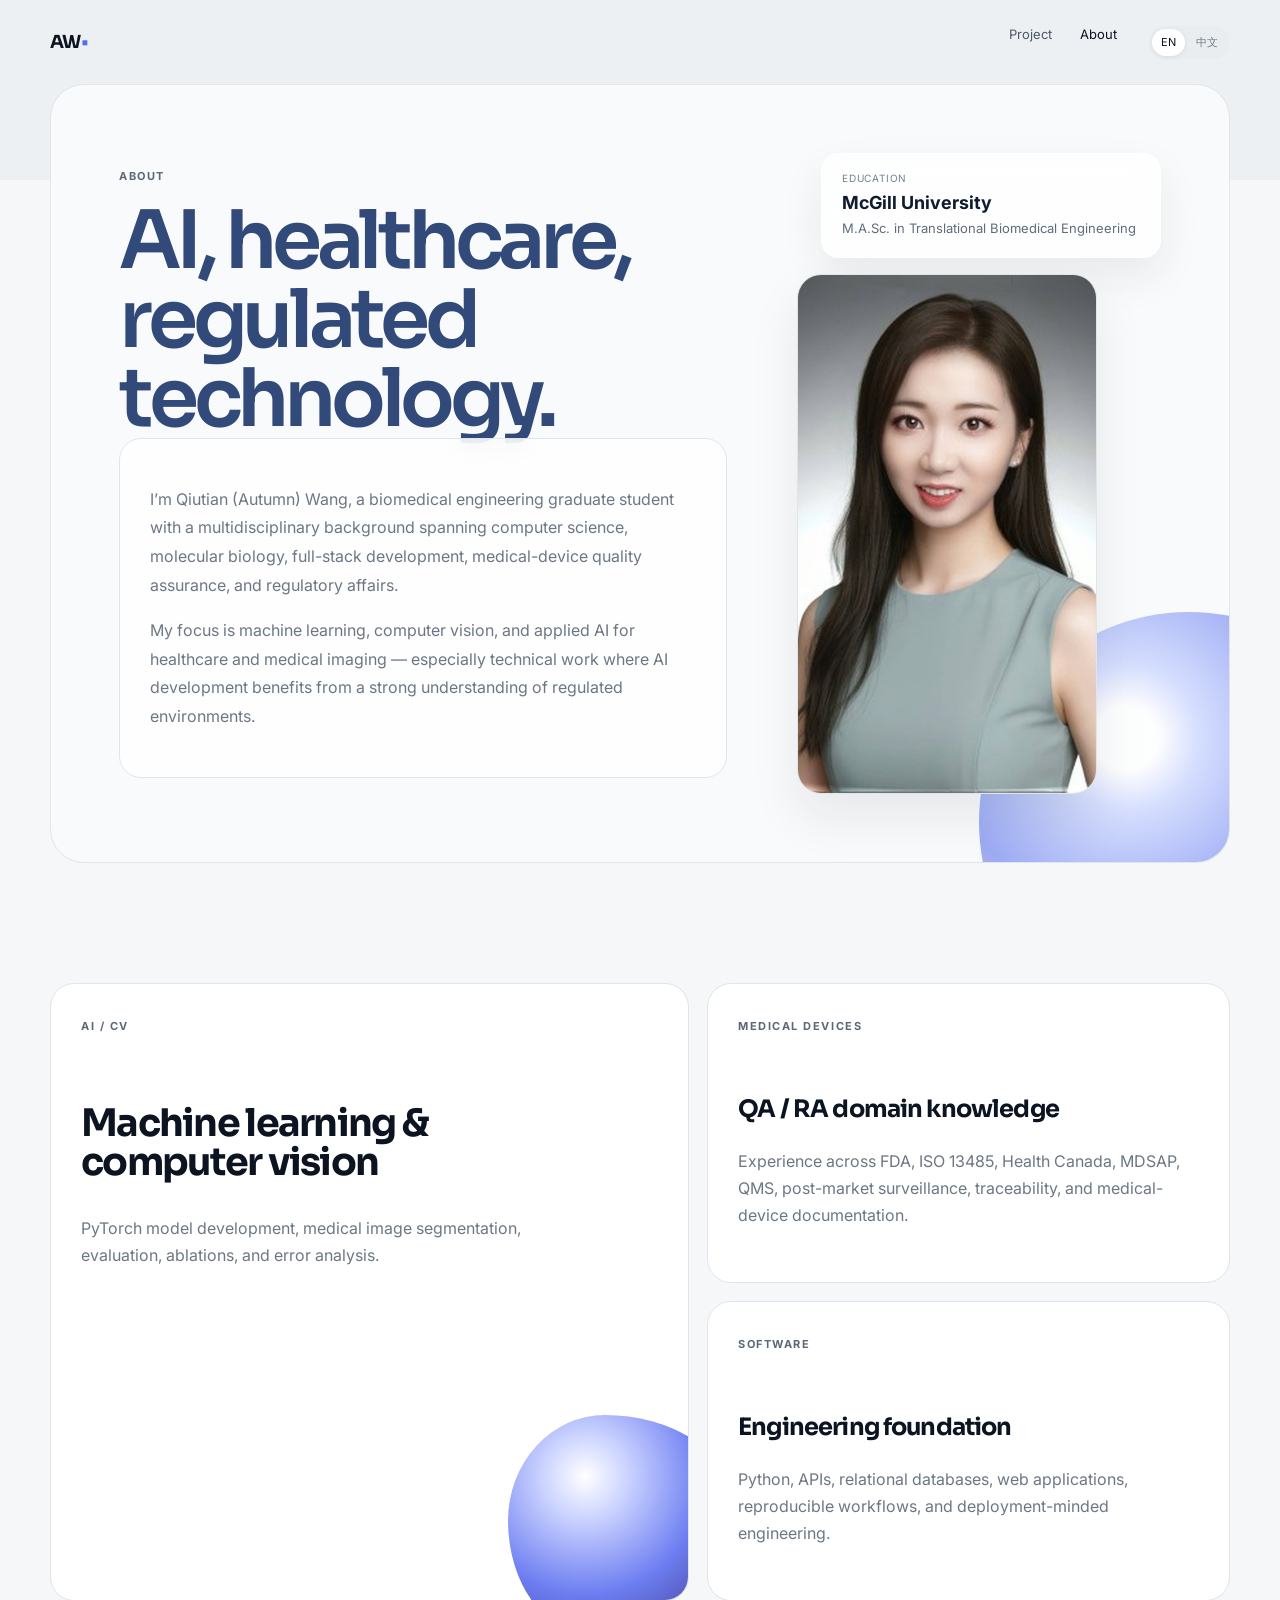
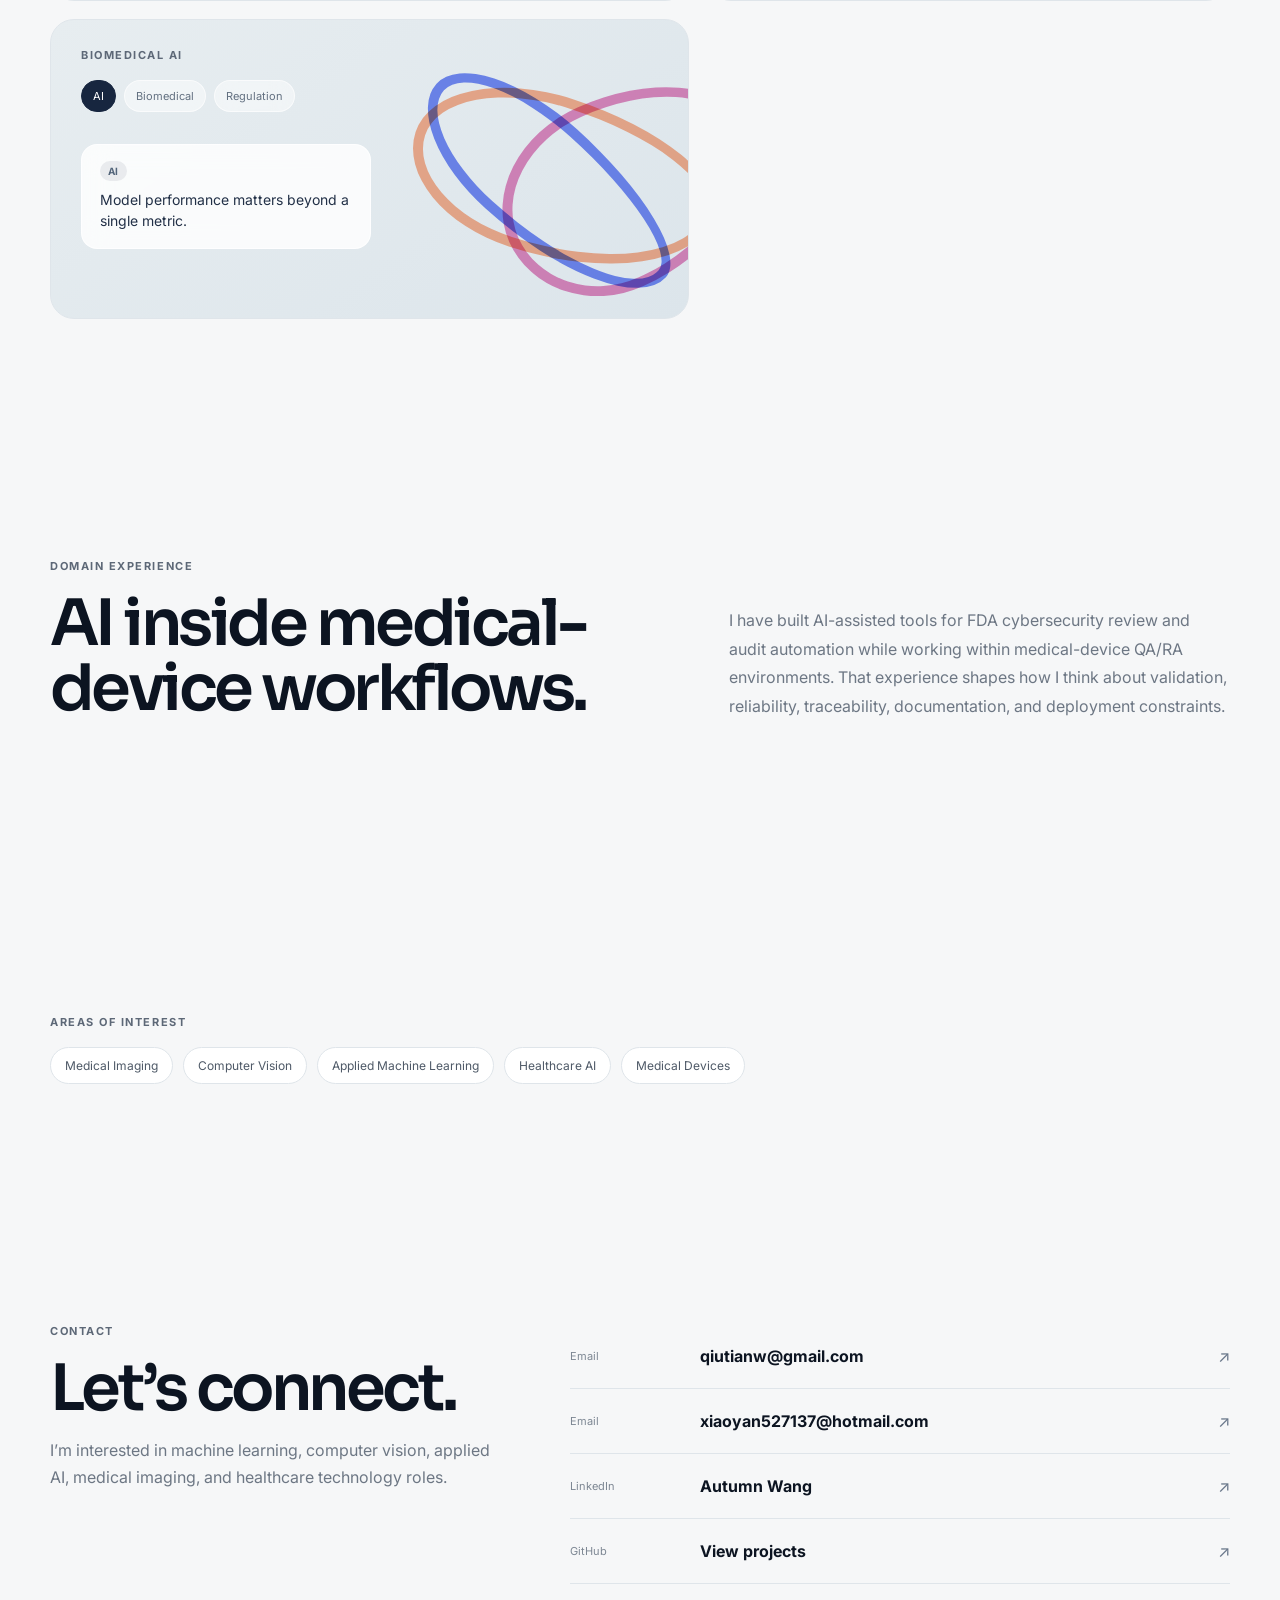
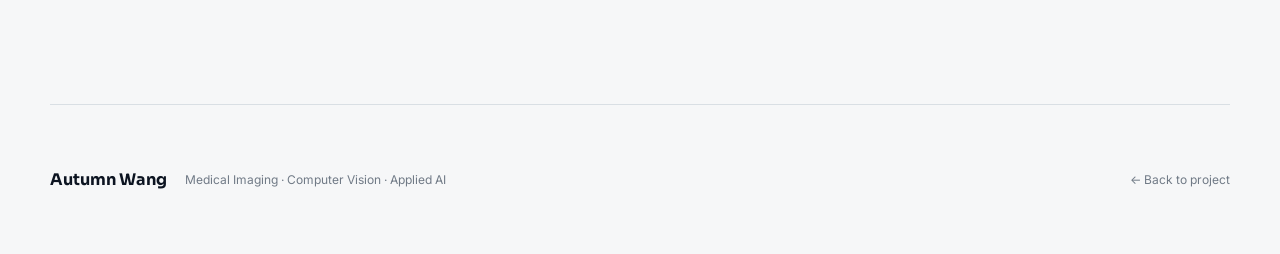
==== commit 0ad229ab: "Update about.html" ====
--- a/about.html
+++ b/about.html
@@ -182,11 +182,11 @@
         <div class="school-badge">
 
           <span
-            data-en="Current Degree"
-            data-zh="当前就读专业"
-          >
-            Current Degree
-          </span>
+  data-en="EDUCATION"
+  data-zh="教育背景"
+>
+  EDUCATION
+</span>
 
 
           <strong
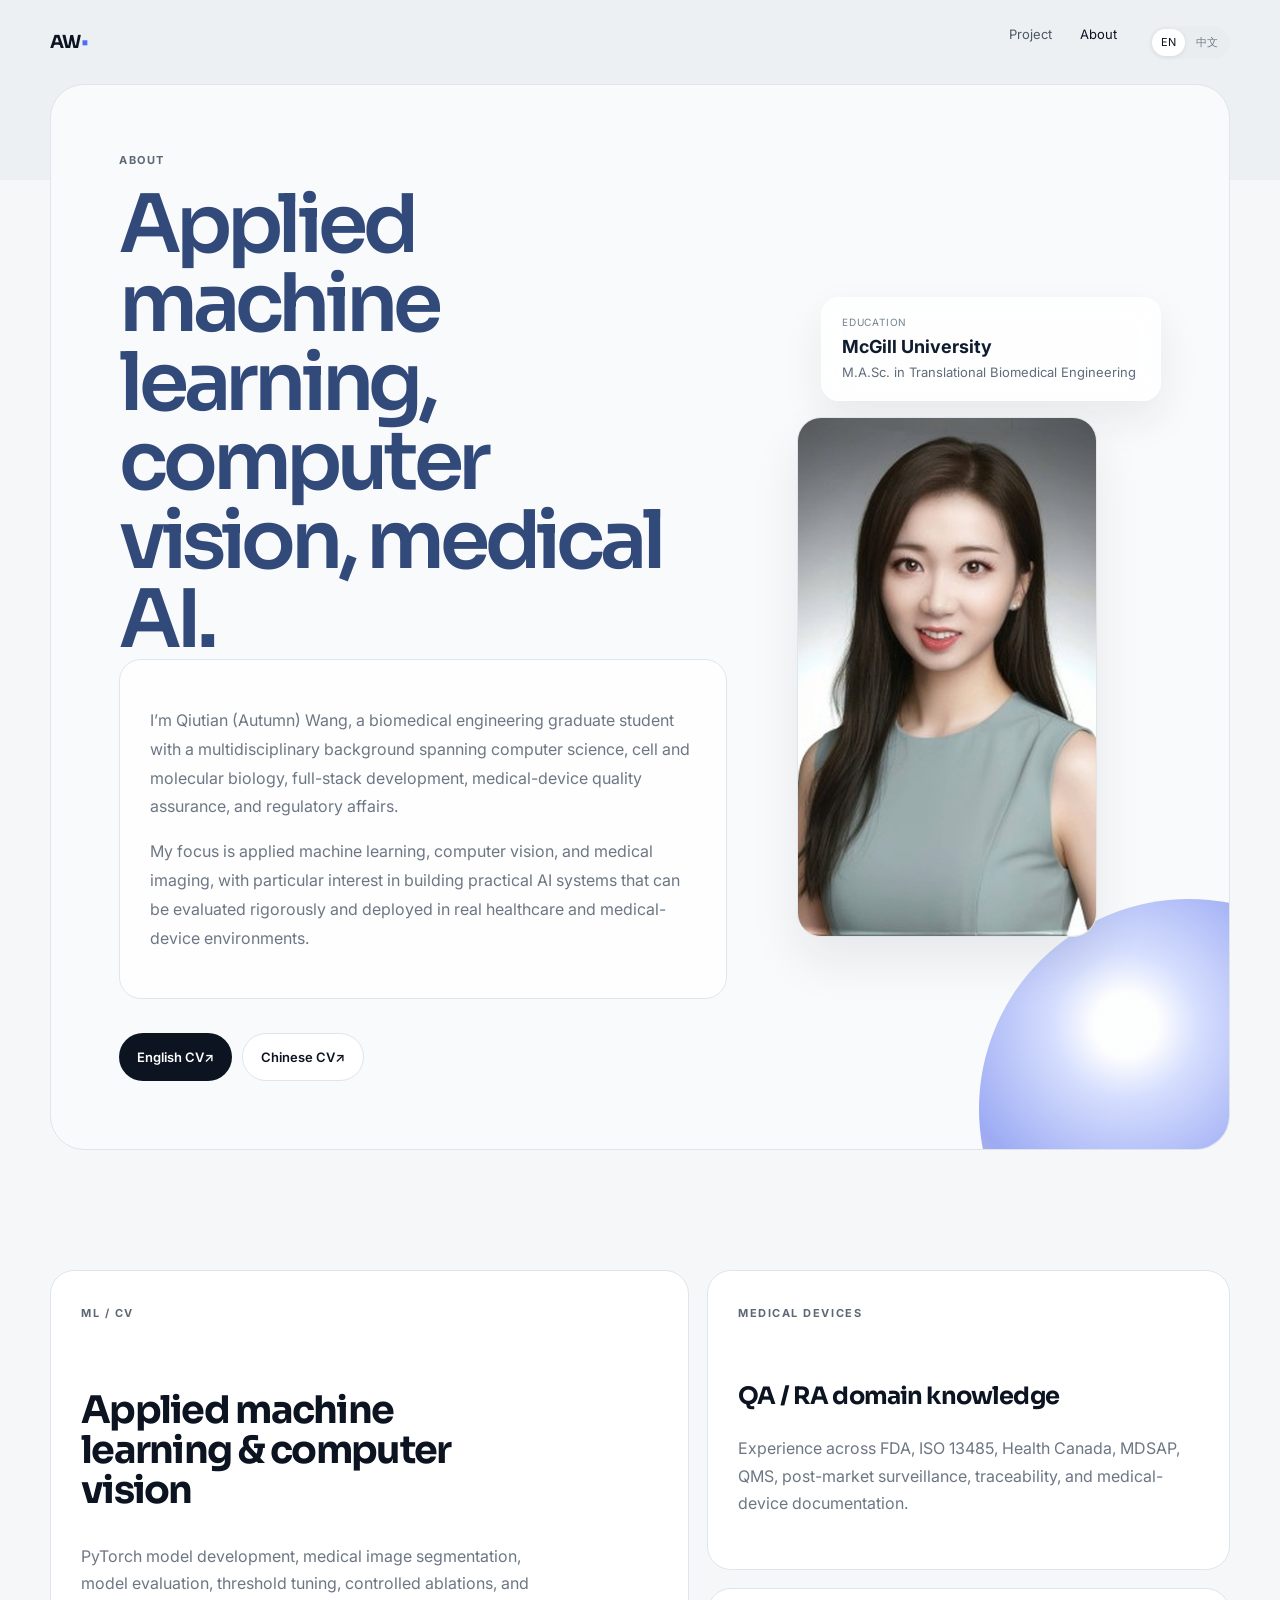
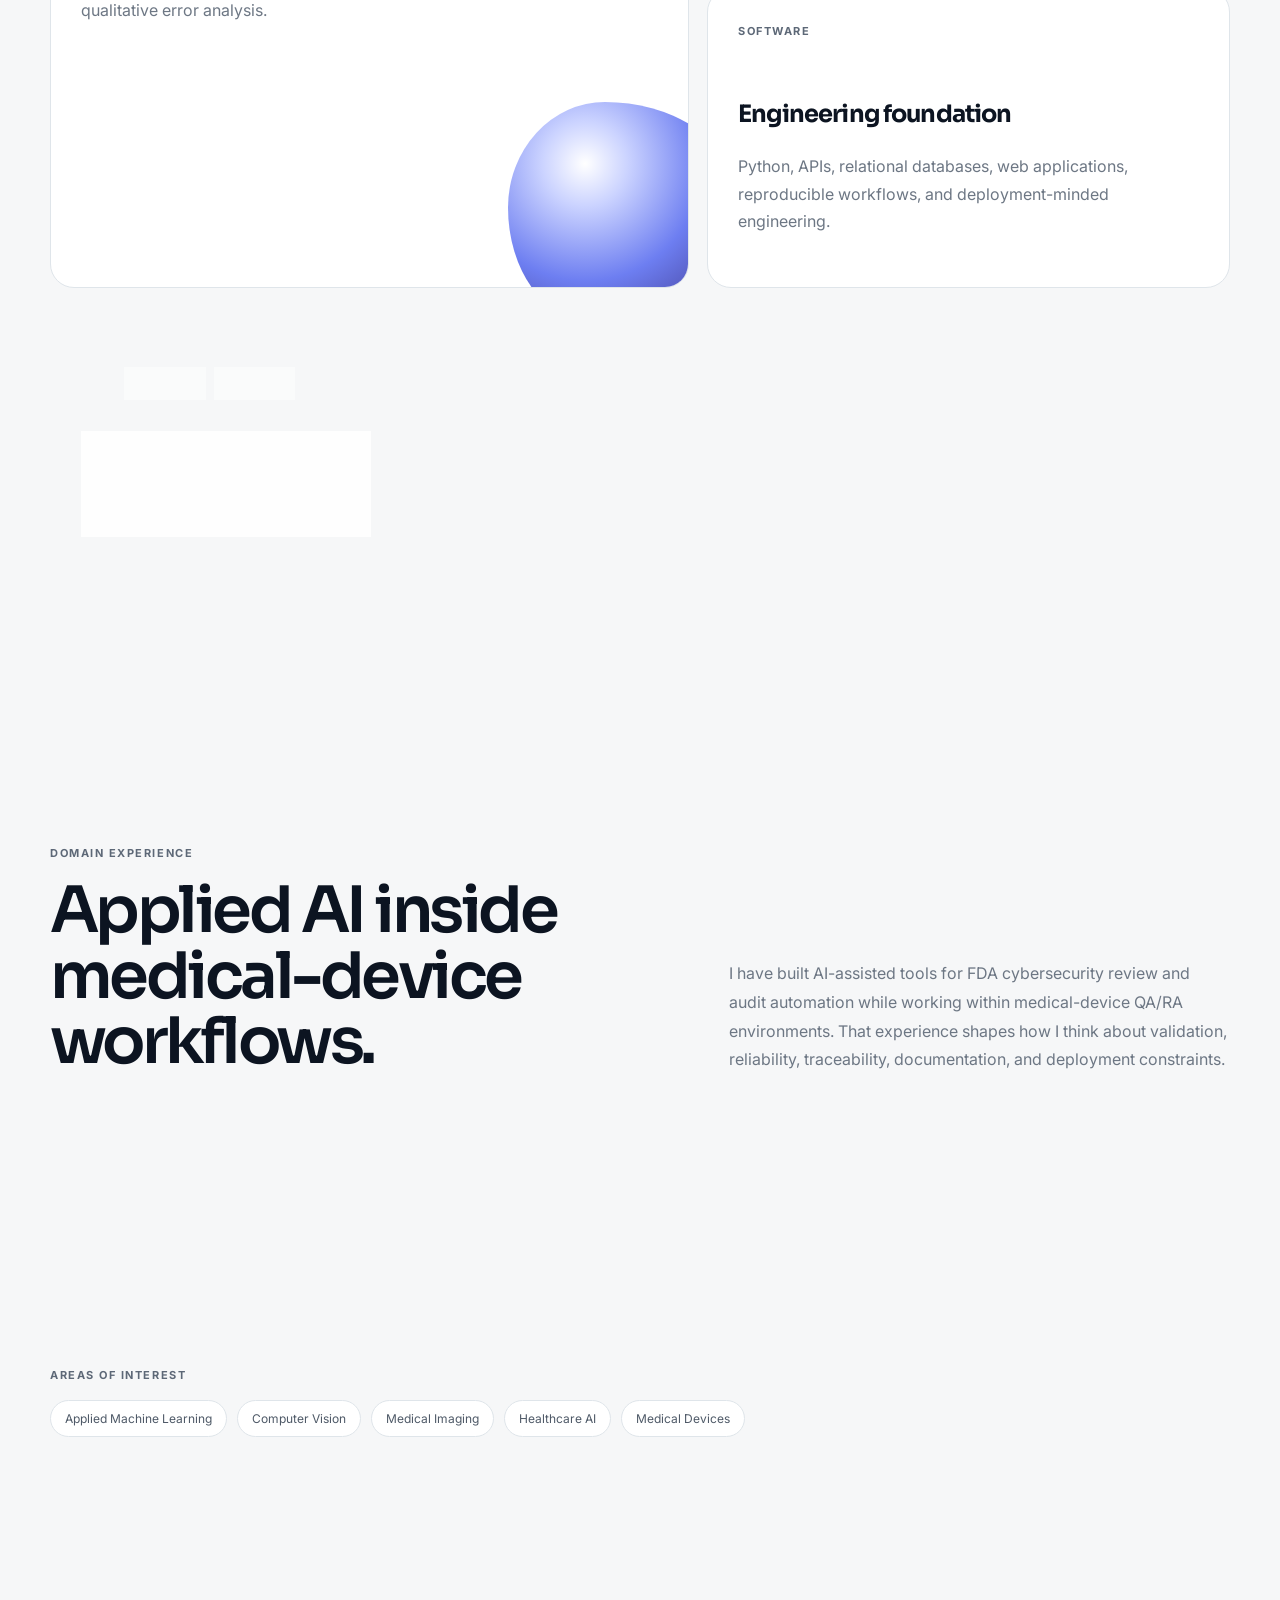
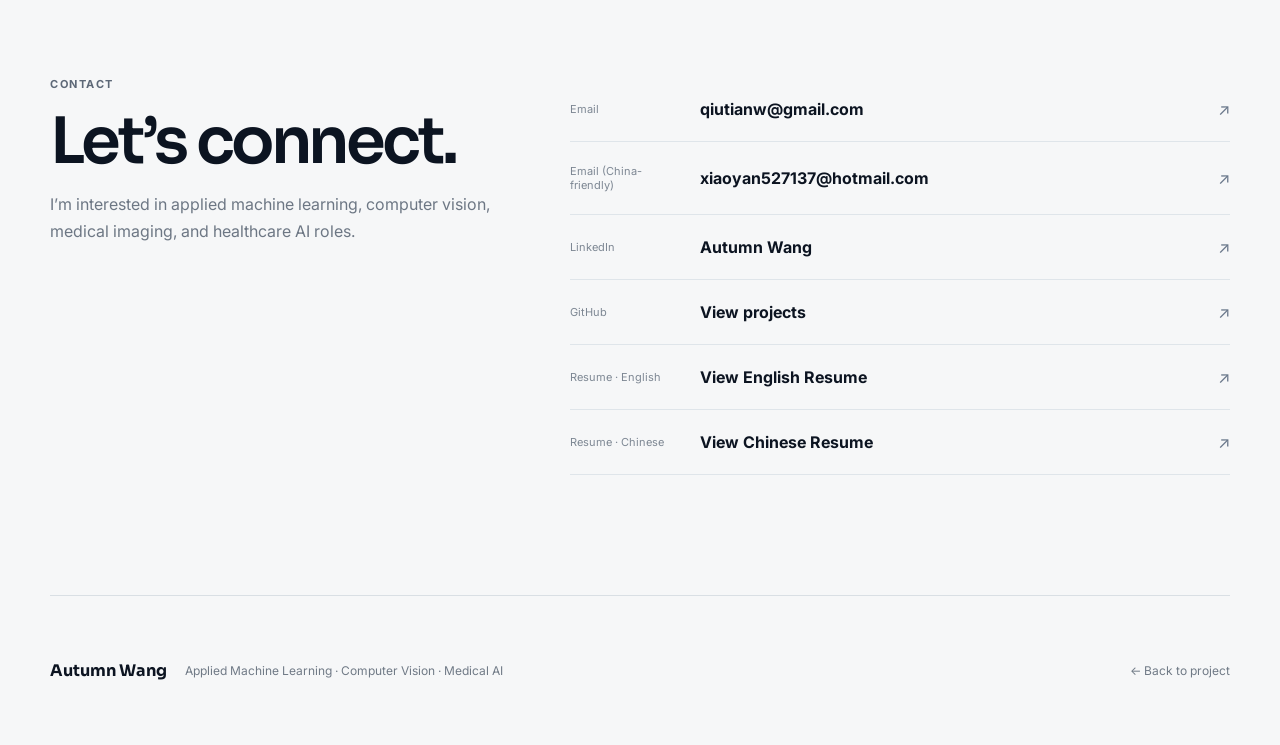
==== commit 99b5a46f: "Add Chinese CV and update CV links Add a Chinese CV PDF (assets/Autumn_Wang_CV_CN.pdf) and update ab" ====
--- a/about.html
+++ b/about.html
@@ -9,7 +9,7 @@
 
   <meta
     name="description"
-    content="About Autumn Wang — applied AI, medical imaging, and medical technology."
+    content="About Autumn Wang — applied machine learning, computer vision, medical imaging, and medical technology."
   />
 
   <title>About — Autumn Wang</title>
@@ -123,20 +123,20 @@
         <h1>
 
           <span
-            data-en="AI, healthcare,"
-            data-zh="医疗 AI · 医学影像 ·"
-          >
-            AI, healthcare,
+            data-en="Applied machine learning,"
+            data-zh="应用机器学习 · 计算机视觉 ·"
+          >
+            Applied machine learning,
           </span>
 
           <br>
 
           <span
             class="hero-accent"
-            data-en="regulated technology."
-            data-zh="医疗器械。"
-          >
-            regulated technology.
+            data-en="computer vision, medical AI."
+            data-zh="医学影像 AI。"
+          >
+            computer vision, medical AI.
           </span>
 
         </h1>
@@ -145,48 +145,93 @@
         <div class="about-card">
 
           <p
-            data-en="I’m Qiutian (Autumn) Wang, a biomedical engineering graduate student with a multidisciplinary background spanning computer science, molecular biology, full-stack development, medical-device quality assurance, and regulatory affairs."
-            data-zh="我是 王秋田（Autumn Wang），目前就读于生物医学工程硕士项目，拥有计算机科学、分子生物学、全栈软件开发以及医疗器械质量与法规事务的跨学科背景。"
+            data-en="I’m Qiutian (Autumn) Wang, a biomedical engineering graduate student with a multidisciplinary background spanning computer science, cell and molecular biology, full-stack development, medical-device quality assurance, and regulatory affairs."
+            data-zh="我是 王秋田（Autumn Wang），目前就读于生物医学工程硕士项目，拥有计算机科学、分子细胞生物学、全栈软件开发以及医疗器械质量与法规事务的跨学科背景。"
           >
             I’m Qiutian (Autumn) Wang, a biomedical engineering graduate student
             with a multidisciplinary background spanning computer science,
-            molecular biology, full-stack development, medical-device quality
-            assurance, and regulatory affairs.
+            cell and molecular biology, full-stack development,
+            medical-device quality assurance, and regulatory affairs.
           </p>
 
 
           <p
-            data-en="My focus is machine learning, computer vision, and applied AI for healthcare and medical imaging — especially technical work where AI development benefits from a strong understanding of regulated environments."
-            data-zh="我目前主要关注机器学习、计算机视觉、医学影像与医疗领域的应用型人工智能，尤其希望参与需要理解法规环境、验证流程与真实部署约束的技术工作。"
-          >
-            My focus is machine learning, computer vision, and applied AI for
-            healthcare and medical imaging — especially technical work where AI
-            development benefits from a strong understanding of regulated
-            environments.
+            data-en="My focus is applied machine learning, computer vision, and medical imaging, with particular interest in building practical AI systems that can be evaluated rigorously and deployed in real healthcare and medical-device environments."
+            data-zh="我目前主要关注应用机器学习、计算机视觉与医学影像，尤其希望构建能够被严格评估，并可在真实医疗与医疗器械环境中落地的 AI 系统。"
+          >
+            My focus is applied machine learning, computer vision, and medical
+            imaging, with particular interest in building practical AI systems
+            that can be evaluated rigorously and deployed in real healthcare
+            and medical-device environments.
           </p>
 
         </div>
 
+
+        <!-- CV actions -->
+<div class="hero-actions">
+
+  <!-- English CV -->
+  <a
+    class="btn btn-dark"
+    href="assets/Autumn_Wang_CV.pdf"
+    target="_blank"
+    rel="noreferrer"
+  >
+    <span
+      data-en="English CV"
+      data-zh="英文简历"
+    >
+      English CV
+    </span>
+
+    <span aria-hidden="true">
+      ↗
+    </span>
+  </a>
+
+
+  <!-- Chinese CV -->
+  <a
+    class="btn btn-light"
+    href="assets/Autumn_Wang_CV_CN.pdf"
+    target="_blank"
+    rel="noreferrer"
+  >
+    <span
+      data-en="Chinese CV"
+      data-zh="中文简历"
+    >
+      Chinese CV
+    </span>
+
+    <span aria-hidden="true">
+      ↗
+    </span>
+  </a>
+
+</div>
+
       </div>
 
 
 
       <!-- ====================================================
-           Portrait + Program Badge
+           Portrait + Education Badge
       ===================================================== -->
 
       <div class="portrait-column">
 
 
-        <!-- Current program badge -->
+        <!-- Education badge -->
         <div class="school-badge">
 
           <span
-  data-en="EDUCATION"
-  data-zh="教育背景"
->
-  EDUCATION
-</span>
+            data-en="EDUCATION"
+            data-zh="教育背景"
+          >
+            EDUCATION
+          </span>
 
 
           <strong
@@ -226,7 +271,7 @@
 
 
     <!-- ======================================================
-         Background
+         Technical Background
     ======================================================= -->
 
     <section class="section about-grid-section">
@@ -234,26 +279,27 @@
       <div class="about-grid">
 
 
-        <!-- AI / Computer Vision -->
+        <!-- Applied ML / CV -->
         <article class="about-tile large">
 
           <span class="eyebrow">
-            AI / CV
+            ML / CV
           </span>
 
           <h2
-            data-en="Machine learning & computer vision"
-            data-zh="机器学习与计算机视觉"
-          >
-            Machine learning & computer vision
+            data-en="Applied machine learning & computer vision"
+            data-zh="应用机器学习与计算机视觉"
+          >
+            Applied machine learning & computer vision
           </h2>
 
           <p
-            data-en="PyTorch model development, medical image segmentation, evaluation, ablations, and error analysis."
-            data-zh="使用 PyTorch 进行模型开发、医学影像分割、模型评估、消融实验与错误分析。"
+            data-en="PyTorch model development, medical image segmentation, model evaluation, threshold tuning, controlled ablations, and qualitative error analysis."
+            data-zh="使用 PyTorch 进行模型开发、医学影像分割、模型评估、阈值调优、控制变量实验与定性错误分析。"
           >
             PyTorch model development, medical image segmentation,
-            evaluation, ablations, and error analysis.
+            model evaluation, threshold tuning, controlled ablations,
+            and qualitative error analysis.
           </p>
 
           <div class="about-blob blob-blue"></div>
@@ -327,79 +373,81 @@
 
 
 
-       <!-- Interactive biomedical AI concept card -->
-<article
-  class="about-tile visual-tile interactive-bio-card"
-  id="bioCard"
->
-
-  <!-- Decorative molecular loops -->
-  <div class="protein-loop loop-one"></div>
-  <div class="protein-loop loop-two"></div>
-  <div class="protein-loop loop-three"></div>
-
-
-  <div class="bio-card-content">
-
-    <span
-      class="eyebrow"
-      data-en="BIOMEDICAL AI"
-      data-zh="生物医学 AI"
-    >
-      BIOMEDICAL AI
-    </span>
-
-
-    <div class="bio-selector">
-
-      <button
-        class="bio-option active"
-        data-bio-topic="ai"
-        data-en="AI"
-        data-zh="AI"
-      >
-        AI
-      </button>
-
-      <button
-        class="bio-option"
-        data-bio-topic="biomedical"
-        data-en="Biomedical"
-        data-zh="生物医学"
-      >
-        Biomedical
-      </button>
-
-      <button
-        class="bio-option"
-        data-bio-topic="regulation"
-        data-en="Regulation"
-        data-zh="法规"
-      >
-        Regulation
-      </button>
-
-    </div>
-
-
-    <div class="bio-message">
-
-      <span
-        id="bioMessageLabel"
-        class="bio-message-label"
-      >
-        AI
-      </span>
-
-      <p id="bioMessageText">
-        Model performance matters beyond a single metric.
-      </p>
-
-    </div>
-
-  </div>
-
-</article>
+        <!-- Interactive Biomedical AI card -->
+        <article
+          class="about-tile visual-tile interactive-bio-card"
+          id="bioCard"
+        >
+
+          <!-- Decorative molecular loops -->
+          <div class="protein-loop loop-one"></div>
+
+          <div class="protein-loop loop-two"></div>
+
+          <div class="protein-loop loop-three"></div>
+
+
+          <div class="bio-card-content">
+
+            <span
+              class="eyebrow"
+              data-en="BIOMEDICAL AI"
+              data-zh="生物医学 AI"
+            >
+              BIOMEDICAL AI
+            </span>
+
+
+            <div class="bio-selector">
+
+              <button
+                class="bio-option active"
+                data-bio-topic="ai"
+                data-en="AI"
+                data-zh="AI"
+              >
+                AI
+              </button>
+
+              <button
+                class="bio-option"
+                data-bio-topic="biomedical"
+                data-en="Biomedical"
+                data-zh="生物医学"
+              >
+                Biomedical
+              </button>
+
+              <button
+                class="bio-option"
+                data-bio-topic="regulation"
+                data-en="Regulation"
+                data-zh="法规"
+              >
+                Regulation
+              </button>
+
+            </div>
+
+
+            <div class="bio-message">
+
+              <span
+                id="bioMessageLabel"
+                class="bio-message-label"
+              >
+                AI
+              </span>
+
+              <p id="bioMessageText">
+                Model performance matters beyond a single metric.
+              </p>
+
+            </div>
+
+          </div>
+
+        </article>
 
       </div>
 
@@ -427,10 +475,10 @@
 
 
           <h2
-            data-en="AI inside medical-device workflows."
-            data-zh="医疗器械法规体系中的 AI 应用。"
-          >
-            AI inside medical-device workflows.
+            data-en="Applied AI inside medical-device workflows."
+            data-zh="医疗器械工作流中的应用型 AI。"
+          >
+            Applied AI inside medical-device workflows.
           </h2>
 
         </div>
@@ -443,7 +491,9 @@
         >
           I have built AI-assisted tools for FDA cybersecurity review
           and audit automation while working within medical-device
-          QA/RA environments.
+          QA/RA environments. That experience shapes how I think about
+          validation, reliability, traceability, documentation, and
+          deployment constraints.
         </p>
 
       </div>
@@ -470,10 +520,10 @@
       <div class="tech-cloud">
 
         <span
-          data-en="Medical Imaging"
-          data-zh="医学影像"
-        >
-          Medical Imaging
+          data-en="Applied Machine Learning"
+          data-zh="应用机器学习"
+        >
+          Applied Machine Learning
         </span>
 
         <span
@@ -484,10 +534,10 @@
         </span>
 
         <span
-          data-en="Applied Machine Learning"
-          data-zh="应用机器学习"
-        >
-          Applied Machine Learning
+          data-en="Medical Imaging"
+          data-zh="医学影像"
+        >
+          Medical Imaging
         </span>
 
         <span
@@ -536,11 +586,11 @@
 
 
         <p
-          data-en="I’m interested in machine learning, computer vision, applied AI, medical imaging, and healthcare technology roles."
-          data-zh="我关注机器学习、计算机视觉、应用型 AI、医学影像与医疗科技相关岗位。"
-        >
-          I’m interested in machine learning, computer vision,
-          applied AI, medical imaging, and healthcare technology roles.
+          data-en="I’m interested in applied machine learning, computer vision, medical imaging, and healthcare AI roles."
+          data-zh="我关注应用机器学习、计算机视觉、医学影像与医疗 AI 相关岗位。"
+        >
+          I’m interested in applied machine learning, computer vision,
+          medical imaging, and healthcare AI roles.
         </p>
 
       </div>
@@ -550,7 +600,7 @@
       <div class="contact-list">
 
 
-        <!-- Email -->
+        <!-- Primary email -->
         <a href="mailto:qiutianw@gmail.com">
 
           <span
@@ -567,14 +617,17 @@
           <em>↗</em>
 
         </a>
-        
+
+
+
+        <!-- Secondary email for users in China -->
         <a href="mailto:xiaoyan527137@hotmail.com">
 
           <span
-            data-en="Email"
-            data-zh="邮箱"
-          >
-            Email
+            data-en="Email (China-friendly)"
+            data-zh="邮箱（中国大陆可用）"
+          >
+            Email (China-friendly)
           </span>
 
           <strong>
@@ -630,6 +683,59 @@
 
         </a>
 
+
+
+        <!-- English CV -->
+<a
+  href="assets/Autumn_Wang_CV.pdf"
+  target="_blank"
+  rel="noreferrer"
+>
+
+  <span
+    data-en="Resume · English"
+    data-zh="简历 · 英文"
+  >
+    Resume · English
+  </span>
+
+  <strong
+    data-en="View English Resume"
+    data-zh="查看英文简历"
+  >
+    View English Resume
+  </strong>
+
+  <em>↗</em>
+
+</a>
+
+
+<!-- Chinese CV -->
+<a
+  href="assets/Autumn_Wang_CV_CN.pdf"
+  target="_blank"
+  rel="noreferrer"
+>
+
+  <span
+    data-en="Resume · Chinese"
+    data-zh="简历 · 中文"
+  >
+    Resume · Chinese
+  </span>
+
+  <strong
+    data-en="View Chinese Resume"
+    data-zh="查看中文简历"
+  >
+    View Chinese Resume
+  </strong>
+
+  <em>↗</em>
+
+</a>
+
       </div>
 
     </section>
@@ -651,10 +757,10 @@
       </strong>
 
       <span
-        data-en="Medical Imaging · Computer Vision · Applied AI"
-        data-zh="医学影像 · 计算机视觉 · 应用型 AI"
+        data-en="Applied Machine Learning · Computer Vision · Medical AI"
+        data-zh="应用机器学习 · 计算机视觉 · 医疗 AI"
       >
-        Medical Imaging · Computer Vision · Applied AI
+        Applied Machine Learning · Computer Vision · Medical AI
       </span>
 
     </div>
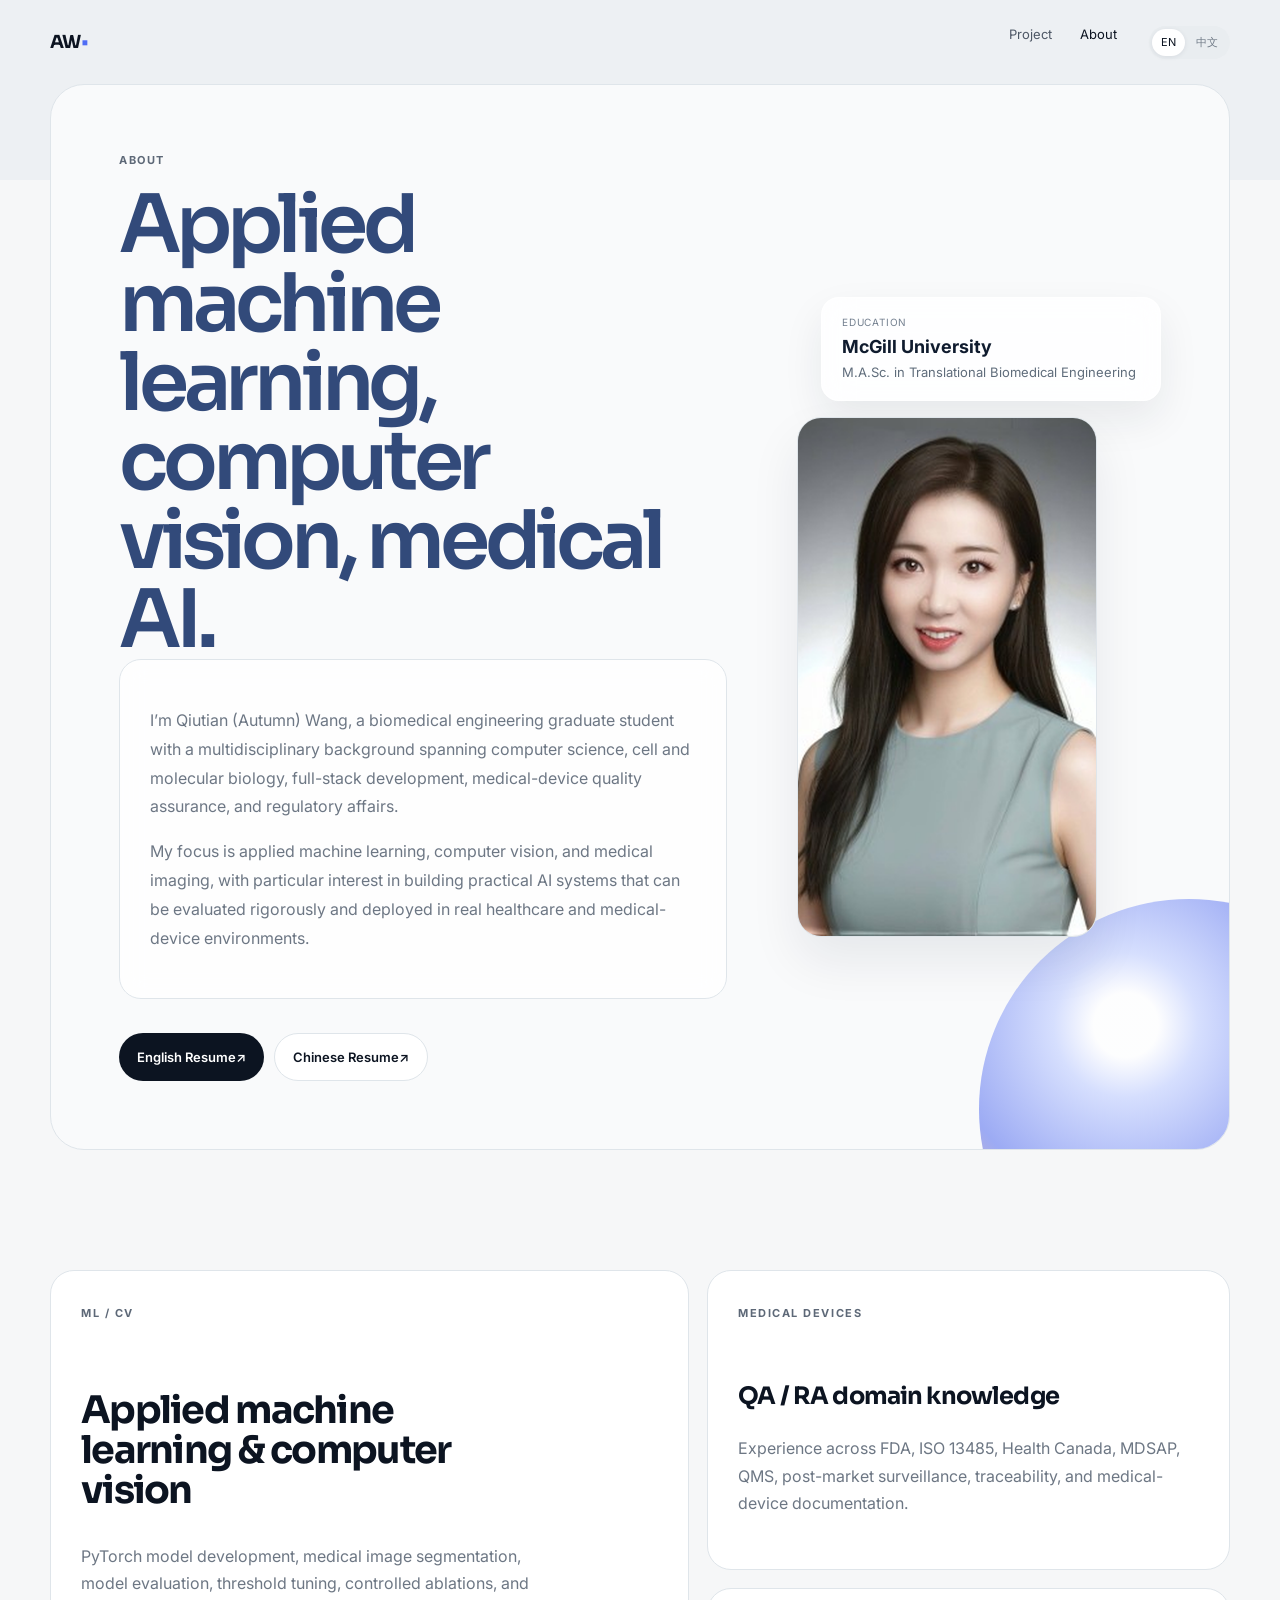
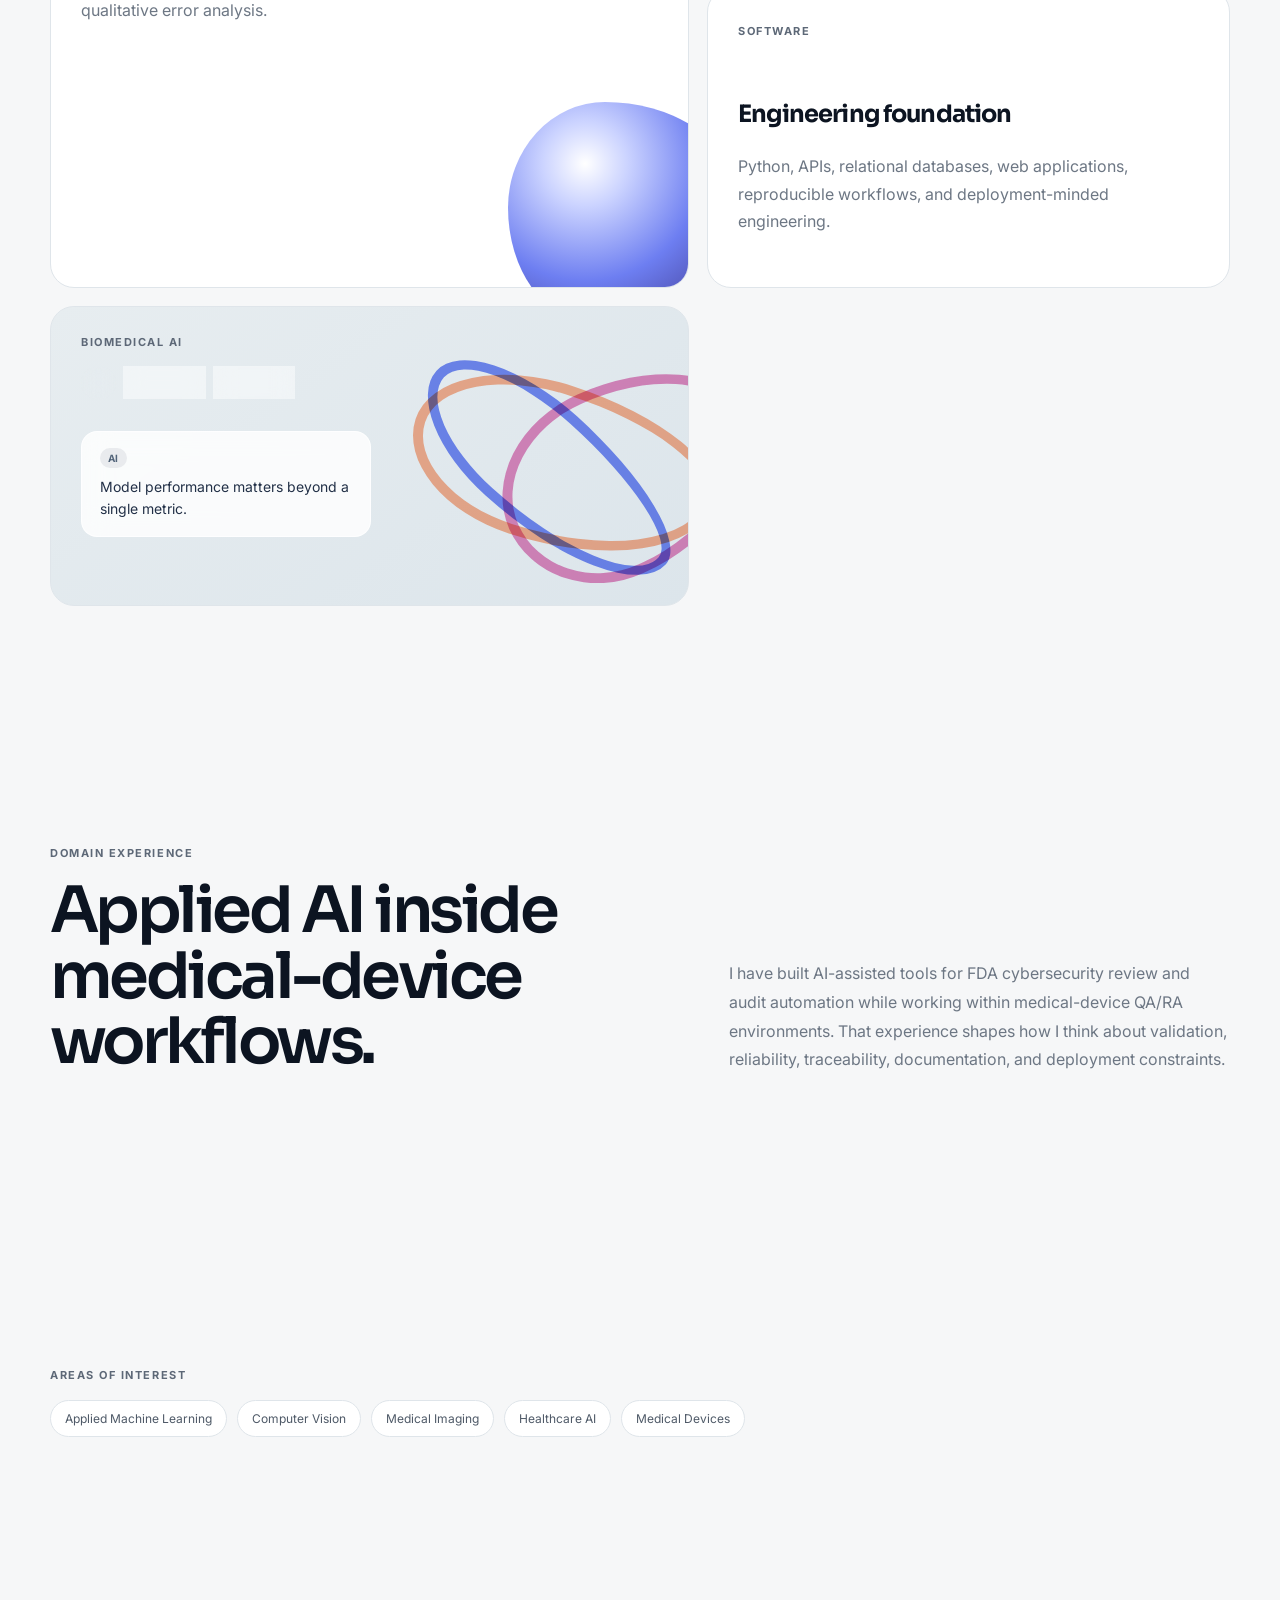
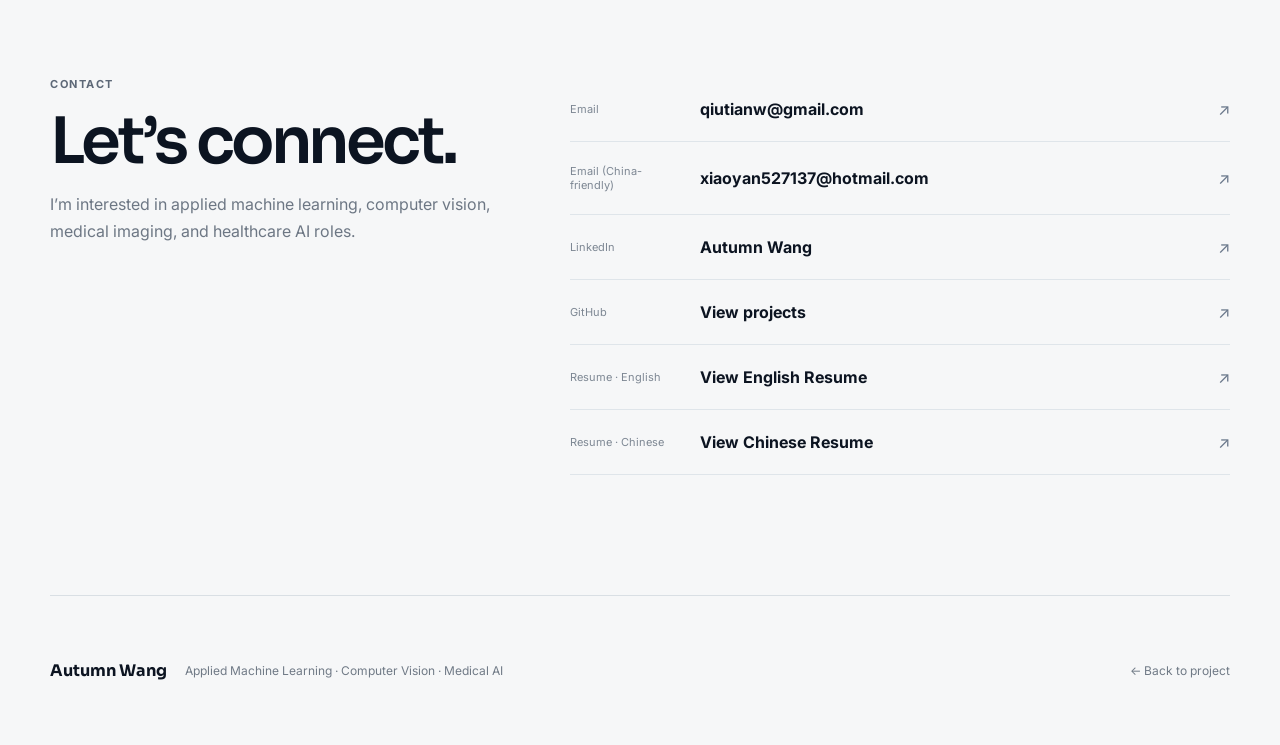
==== commit 0c1e56a0: "Update about.html" ====
--- a/about.html
+++ b/about.html
@@ -179,10 +179,10 @@
     rel="noreferrer"
   >
     <span
-      data-en="English CV"
+      data-en="English Resume"
       data-zh="英文简历"
     >
-      English CV
+      English Resume
     </span>
 
     <span aria-hidden="true">
@@ -199,10 +199,10 @@
     rel="noreferrer"
   >
     <span
-      data-en="Chinese CV"
+      data-en="Chinese Resume"
       data-zh="中文简历"
     >
-      Chinese CV
+      Chinese Resume
     </span>
 
     <span aria-hidden="true">
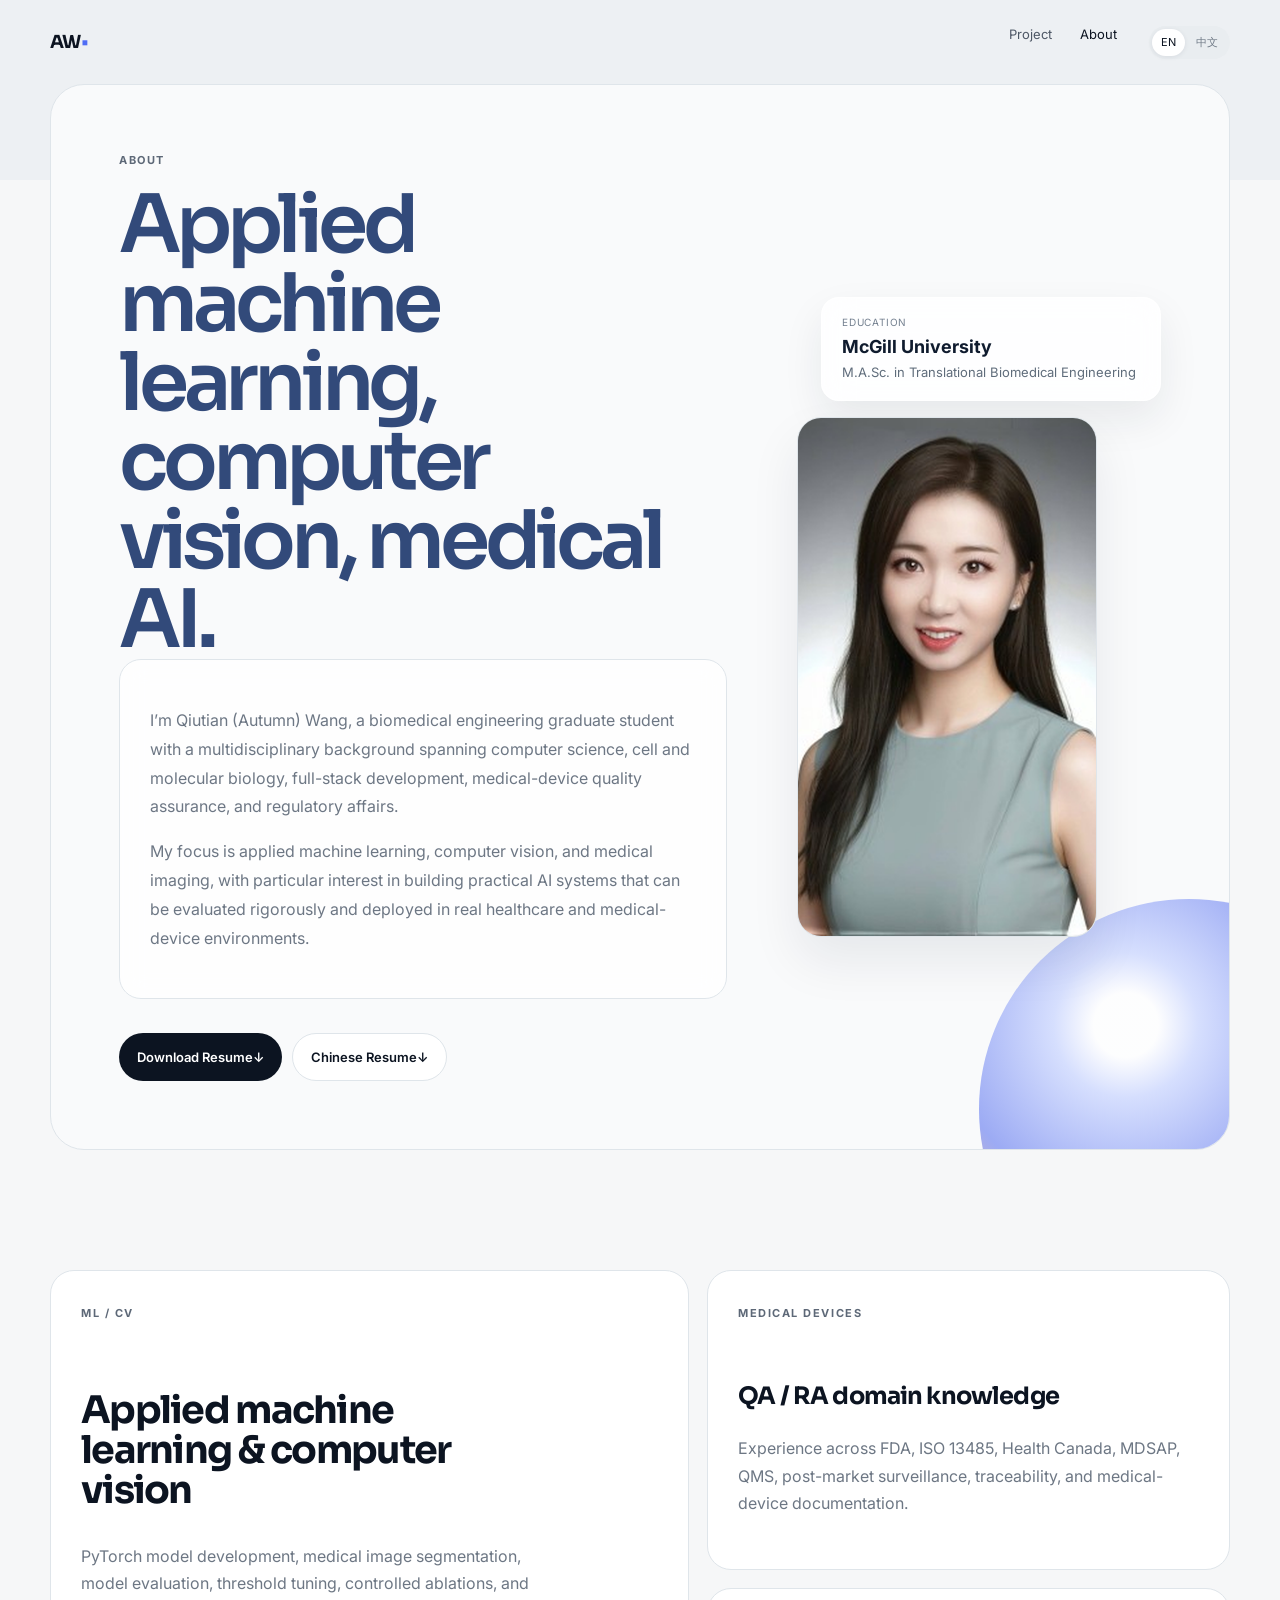
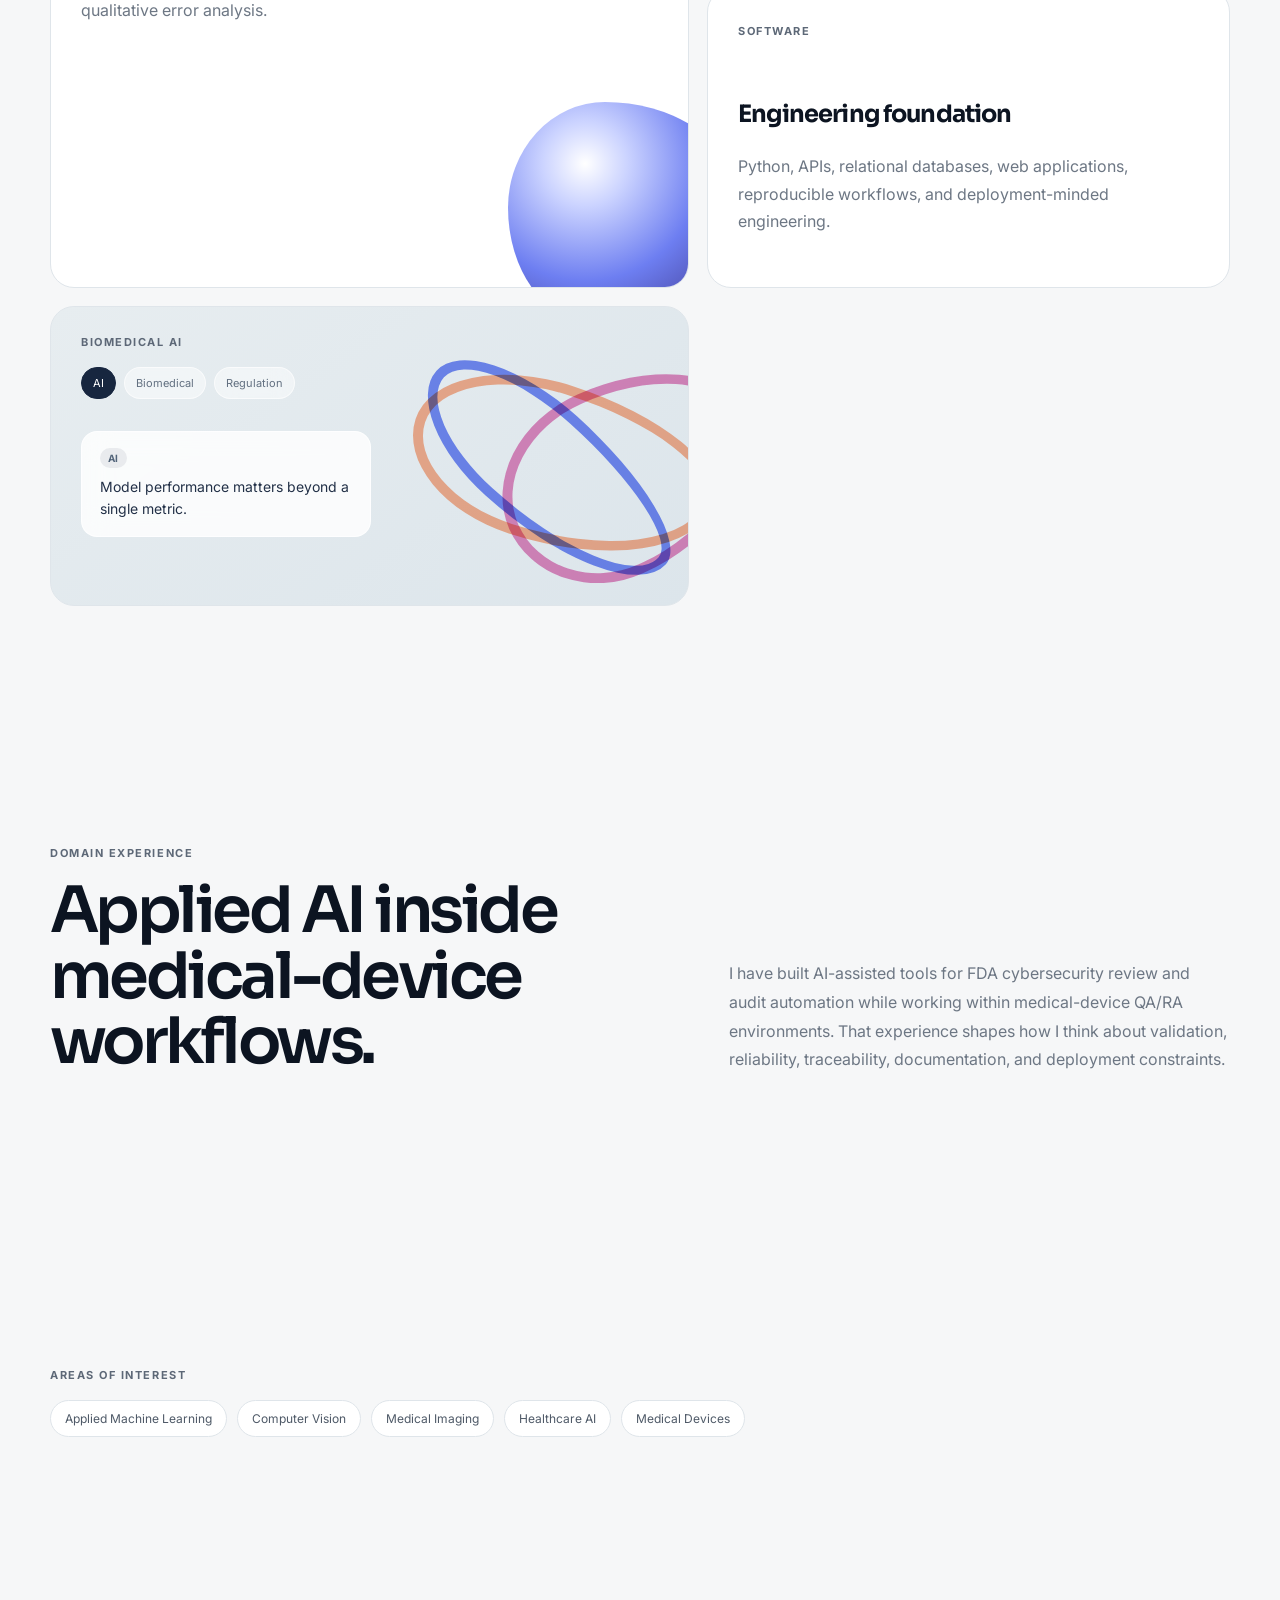
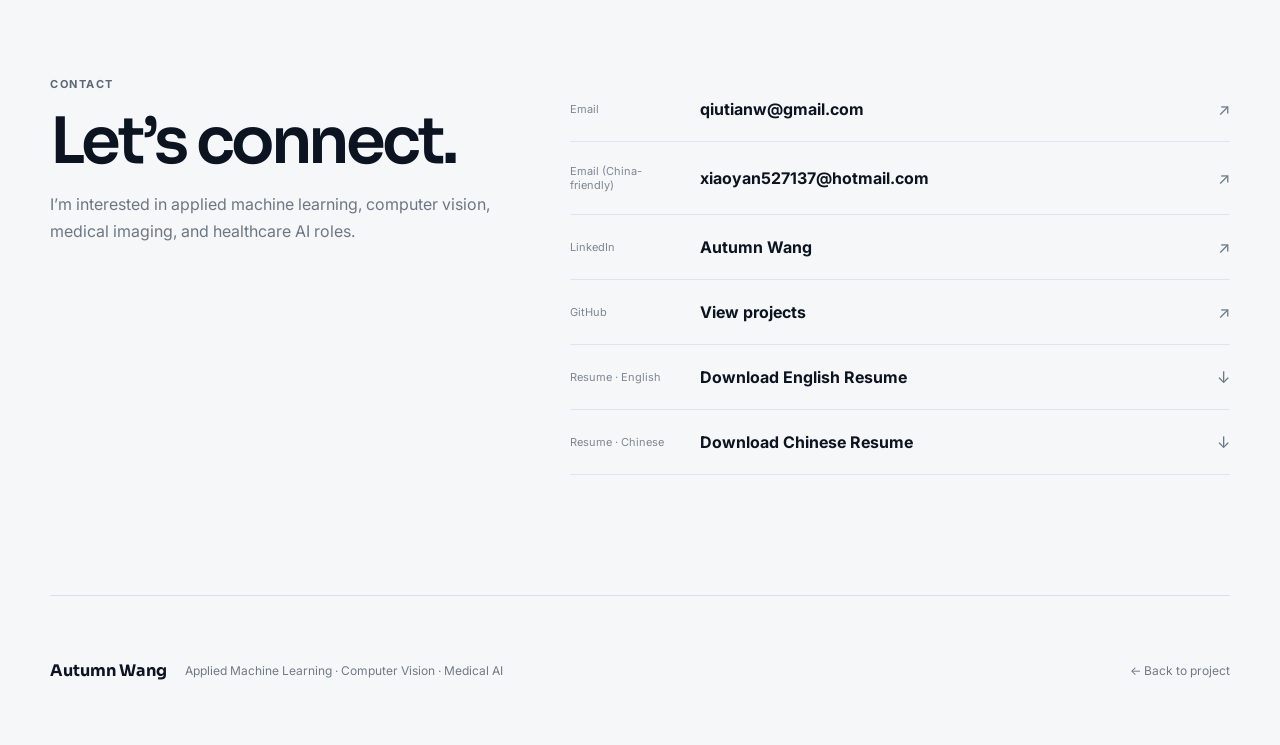
==== commit a5143fe6: "Update about.html" ====
--- a/about.html
+++ b/about.html
@@ -1,7 +1,10 @@
 <!DOCTYPE html>
 <html lang="en">
+
 <head>
+
   <meta charset="UTF-8" />
+
   <meta
     name="viewport"
     content="width=device-width, initial-scale=1.0"
@@ -14,6 +17,8 @@
 
   <title>About — Autumn Wang</title>
 
+
+  <!-- Google Fonts -->
   <link
     rel="preconnect"
     href="https://fonts.googleapis.com"
@@ -30,14 +35,18 @@
     rel="stylesheet"
   />
 
+
+  <!-- Main stylesheet -->
   <link
     rel="stylesheet"
     href="style.css"
   />
+
 </head>
 
 
 <body>
+
 
   <!-- ======================================================
        Navigation
@@ -62,6 +71,7 @@
       >
         Project
       </a>
+
 
       <a
         href="about.html"
@@ -86,6 +96,7 @@
           EN
         </button>
 
+
         <button
           class="language-button"
           data-language="zh"
@@ -103,13 +114,16 @@
 
   <main>
 
+
     <!-- ======================================================
          About Hero
     ======================================================= -->
 
     <section class="about-hero">
 
+
       <div class="about-copy">
+
 
         <p
           class="eyebrow"
@@ -129,7 +143,9 @@
             Applied machine learning,
           </span>
 
+
           <br>
+
 
           <span
             class="hero-accent"
@@ -142,15 +158,17 @@
         </h1>
 
 
+
+        <!-- Personal introduction -->
         <div class="about-card">
 
           <p
             data-en="I’m Qiutian (Autumn) Wang, a biomedical engineering graduate student with a multidisciplinary background spanning computer science, cell and molecular biology, full-stack development, medical-device quality assurance, and regulatory affairs."
-            data-zh="我是 王秋田（Autumn Wang），目前就读于生物医学工程硕士项目，拥有计算机科学、分子细胞生物学、全栈软件开发以及医疗器械质量与法规事务的跨学科背景。"
-          >
-            I’m Qiutian (Autumn) Wang, a biomedical engineering graduate student
-            with a multidisciplinary background spanning computer science,
-            cell and molecular biology, full-stack development,
+            data-zh="我是王秋田（Autumn Wang），目前就读于生物医学工程硕士项目，拥有计算机科学、分子细胞生物学、全栈软件开发以及医疗器械质量与法规事务的跨学科背景。"
+          >
+            I’m Qiutian (Autumn) Wang, a biomedical engineering graduate
+            student with a multidisciplinary background spanning computer
+            science, cell and molecular biology, full-stack development,
             medical-device quality assurance, and regulatory affairs.
           </p>
 
@@ -159,65 +177,73 @@
             data-en="My focus is applied machine learning, computer vision, and medical imaging, with particular interest in building practical AI systems that can be evaluated rigorously and deployed in real healthcare and medical-device environments."
             data-zh="我目前主要关注应用机器学习、计算机视觉与医学影像，尤其希望构建能够被严格评估，并可在真实医疗与医疗器械环境中落地的 AI 系统。"
           >
-            My focus is applied machine learning, computer vision, and medical
-            imaging, with particular interest in building practical AI systems
-            that can be evaluated rigorously and deployed in real healthcare
-            and medical-device environments.
+            My focus is applied machine learning, computer vision, and
+            medical imaging, with particular interest in building practical
+            AI systems that can be evaluated rigorously and deployed in real
+            healthcare and medical-device environments.
           </p>
 
         </div>
 
 
-        <!-- CV actions -->
-<div class="hero-actions">
-
-  <!-- English CV -->
-  <a
-    class="btn btn-dark"
-    href="assets/Autumn_Wang_CV.pdf"
-    target="_blank"
-    rel="noreferrer"
-  >
-    <span
-      data-en="English Resume"
-      data-zh="英文简历"
-    >
-      English Resume
-    </span>
-
-    <span aria-hidden="true">
-      ↗
-    </span>
-  </a>
-
-
-  <!-- Chinese CV -->
-  <a
-    class="btn btn-light"
-    href="assets/Autumn_Wang_CV_CN.pdf"
-    target="_blank"
-    rel="noreferrer"
-  >
-    <span
-      data-en="Chinese Resume"
-      data-zh="中文简历"
-    >
-      Chinese Resume
-    </span>
-
-    <span aria-hidden="true">
-      ↗
-    </span>
-  </a>
-
-</div>
+
+        <!-- ==================================================
+             Resume Downloads
+        =================================================== -->
+
+        <div class="hero-actions">
+
+
+          <!-- English resume -->
+          <a
+            class="btn btn-dark"
+            href="assets/Autumn_Wang_CV.pdf"
+            download="Autumn_Wang_Resume.pdf"
+          >
+
+            <span
+              data-en="Download Resume"
+              data-zh="下载英文简历"
+            >
+              Download Resume
+            </span>
+
+            <span aria-hidden="true">
+              ↓
+            </span>
+
+          </a>
+
+
+
+          <!-- Chinese resume -->
+          <a
+            class="btn btn-light"
+            href="assets/Autumn_Wang_CV_CN.pdf"
+            download="Autumn_Wang_Resume_CN.pdf"
+          >
+
+            <span
+              data-en="Chinese Resume"
+              data-zh="下载中文简历"
+            >
+              Chinese Resume
+            </span>
+
+            <span aria-hidden="true">
+              ↓
+            </span>
+
+          </a>
+
+        </div>
 
       </div>
 
 
 
       <!-- ====================================================
-           Portrait + Education Badge
+           Portrait + Education
       ===================================================== -->
 
       <div class="portrait-column">
@@ -260,7 +286,7 @@
             src="assets/autumn-profile.png"
             alt="Autumn Wang portrait"
             class="portrait-image"
-          >
+          />
 
         </div>
 
@@ -279,12 +305,13 @@
       <div class="about-grid">
 
 
-        <!-- Applied ML / CV -->
+        <!-- Applied Machine Learning / Computer Vision -->
         <article class="about-tile large">
 
           <span class="eyebrow">
             ML / CV
           </span>
+
 
           <h2
             data-en="Applied machine learning & computer vision"
@@ -292,6 +319,7 @@
           >
             Applied machine learning & computer vision
           </h2>
+
 
           <p
             data-en="PyTorch model development, medical image segmentation, model evaluation, threshold tuning, controlled ablations, and qualitative error analysis."
@@ -302,6 +330,7 @@
             and qualitative error analysis.
           </p>
 
+
           <div class="about-blob blob-blue"></div>
 
         </article>
@@ -341,7 +370,7 @@
 
 
 
-        <!-- Software -->
+        <!-- Software Engineering -->
         <article class="about-tile">
 
           <span
@@ -373,12 +402,16 @@
 
 
 
-        <!-- Interactive Biomedical AI card -->
+        <!-- ==================================================
+             Interactive Biomedical AI Card
+        =================================================== -->
+
         <article
           class="about-tile visual-tile interactive-bio-card"
           id="bioCard"
         >
 
+
           <!-- Decorative molecular loops -->
           <div class="protein-loop loop-one"></div>
 
@@ -387,7 +420,9 @@
           <div class="protein-loop loop-three"></div>
 
 
+
           <div class="bio-card-content">
+
 
             <span
               class="eyebrow"
@@ -398,7 +433,10 @@
             </span>
 
 
+
+            <!-- Topic controls -->
             <div class="bio-selector">
+
 
               <button
                 class="bio-option active"
@@ -409,6 +447,7 @@
                 AI
               </button>
 
+
               <button
                 class="bio-option"
                 data-bio-topic="biomedical"
@@ -418,6 +457,7 @@
                 Biomedical
               </button>
 
+
               <button
                 class="bio-option"
                 data-bio-topic="regulation"
@@ -430,7 +470,10 @@
             </div>
 
 
+
+            <!-- Dynamic explanation -->
             <div class="bio-message">
+
 
               <span
                 id="bioMessageLabel"
@@ -439,6 +482,7 @@
                 AI
               </span>
 
+
               <p id="bioMessageText">
                 Model performance matters beyond a single metric.
               </p>
@@ -456,12 +500,14 @@
 
 
     <!-- ======================================================
-         AI + Medical Device Domain Experience
+         Domain Experience
     ======================================================= -->
 
     <section class="section domain-section">
 
+
       <div class="section-title-row">
+
 
         <div>
 
@@ -484,16 +530,16 @@
         </div>
 
 
+
         <p
           class="section-copy"
           data-en="I have built AI-assisted tools for FDA cybersecurity review and audit automation while working within medical-device QA/RA environments. That experience shapes how I think about validation, reliability, traceability, documentation, and deployment constraints."
           data-zh="我曾在医疗器械 QA/RA 工作中开发 AI 辅助工具，用于 FDA 网络安全资料审查、法规证据核查与审核报告自动化。这段经历也影响了我对模型验证、可靠性、可追溯性、技术文档与真实部署约束的理解。"
         >
           I have built AI-assisted tools for FDA cybersecurity review
-          and audit automation while working within medical-device
-          QA/RA environments. That experience shapes how I think about
-          validation, reliability, traceability, documentation, and
-          deployment constraints.
+          and audit automation while working within medical-device QA/RA
+          environments. That experience shapes how I think about validation,
+          reliability, traceability, documentation, and deployment constraints.
         </p>
 
       </div>
@@ -507,6 +553,7 @@
     ======================================================= -->
 
     <section class="section">
+
 
       <p
         class="eyebrow"
@@ -517,7 +564,9 @@
       </p>
 
 
+
       <div class="tech-cloud">
+
 
         <span
           data-en="Applied Machine Learning"
@@ -526,6 +575,7 @@
           Applied Machine Learning
         </span>
 
+
         <span
           data-en="Computer Vision"
           data-zh="计算机视觉"
@@ -533,6 +583,7 @@
           Computer Vision
         </span>
 
+
         <span
           data-en="Medical Imaging"
           data-zh="医学影像"
@@ -540,6 +591,7 @@
           Medical Imaging
         </span>
 
+
         <span
           data-en="Healthcare AI"
           data-zh="医疗 AI"
@@ -547,6 +599,7 @@
           Healthcare AI
         </span>
 
+
         <span
           data-en="Medical Devices"
           data-zh="医疗器械"
@@ -566,7 +619,9 @@
 
     <section class="section contact-section">
 
+
       <div class="contact-intro">
+
 
         <p
           class="eyebrow"
@@ -610,17 +665,19 @@
             Email
           </span>
 
+
           <strong>
             qiutianw@gmail.com
           </strong>
 
+
           <em>↗</em>
 
         </a>
 
 
 
-        <!-- Secondary email for users in China -->
+        <!-- China-friendly email -->
         <a href="mailto:xiaoyan527137@hotmail.com">
 
           <span
@@ -630,9 +687,11 @@
             Email (China-friendly)
           </span>
 
+
           <strong>
             xiaoyan527137@hotmail.com
           </strong>
+
 
           <em>↗</em>
 
@@ -651,9 +710,11 @@
             LinkedIn
           </span>
 
+
           <strong>
             Autumn Wang
           </strong>
+
 
           <em>↗</em>
 
@@ -672,6 +733,7 @@
             GitHub
           </span>
 
+
           <strong
             data-en="View projects"
             data-zh="查看项目"
@@ -679,62 +741,72 @@
             View projects
           </strong>
 
+
           <em>↗</em>
 
         </a>
 
 
 
-        <!-- English CV -->
-<a
-  href="assets/Autumn_Wang_CV.pdf"
-  target="_blank"
-  rel="noreferrer"
->
-
-  <span
-    data-en="Resume · English"
-    data-zh="简历 · 英文"
-  >
-    Resume · English
-  </span>
-
-  <strong
-    data-en="View English Resume"
-    data-zh="查看英文简历"
-  >
-    View English Resume
-  </strong>
-
-  <em>↗</em>
-
-</a>
-
-
-<!-- Chinese CV -->
-<a
-  href="assets/Autumn_Wang_CV_CN.pdf"
-  target="_blank"
-  rel="noreferrer"
->
-
-  <span
-    data-en="Resume · Chinese"
-    data-zh="简历 · 中文"
-  >
-    Resume · Chinese
-  </span>
-
-  <strong
-    data-en="View Chinese Resume"
-    data-zh="查看中文简历"
-  >
-    View Chinese Resume
-  </strong>
-
-  <em>↗</em>
-
-</a>
+        <!-- ==================================================
+             English Resume Download
+        =================================================== -->
+
+        <a
+          href="assets/Autumn_Wang_CV.pdf"
+          download="Autumn_Wang_Resume.pdf"
+        >
+
+          <span
+            data-en="Resume · English"
+            data-zh="简历 · 英文"
+          >
+            Resume · English
+          </span>
+
+
+          <strong
+            data-en="Download English Resume"
+            data-zh="下载英文简历"
+          >
+            Download English Resume
+          </strong>
+
+
+          <em>↓</em>
+
+        </a>
+
+
+
+        <!-- ==================================================
+             Chinese Resume Download
+        =================================================== -->
+
+        <a
+          href="assets/Autumn_Wang_CV_CN.pdf"
+          download="Autumn_Wang_Resume_CN.pdf"
+        >
+
+          <span
+            data-en="Resume · Chinese"
+            data-zh="简历 · 中文"
+          >
+            Resume · Chinese
+          </span>
+
+
+          <strong
+            data-en="Download Chinese Resume"
+            data-zh="下载中文简历"
+          >
+            Download Chinese Resume
+          </strong>
+
+
+          <em>↓</em>
+
+        </a>
 
       </div>
 
@@ -750,11 +822,13 @@
 
   <footer class="site-footer">
 
+
     <div>
 
       <strong>
         Autumn Wang
       </strong>
+
 
       <span
         data-en="Applied Machine Learning · Computer Vision · Medical AI"
@@ -764,6 +838,7 @@
       </span>
 
     </div>
+
 
 
     <div>
@@ -781,7 +856,11 @@
   </footer>
 
 
+
+  <!-- Main interaction script -->
   <script src="script.js"></script>
 
+
 </body>
+
 </html>
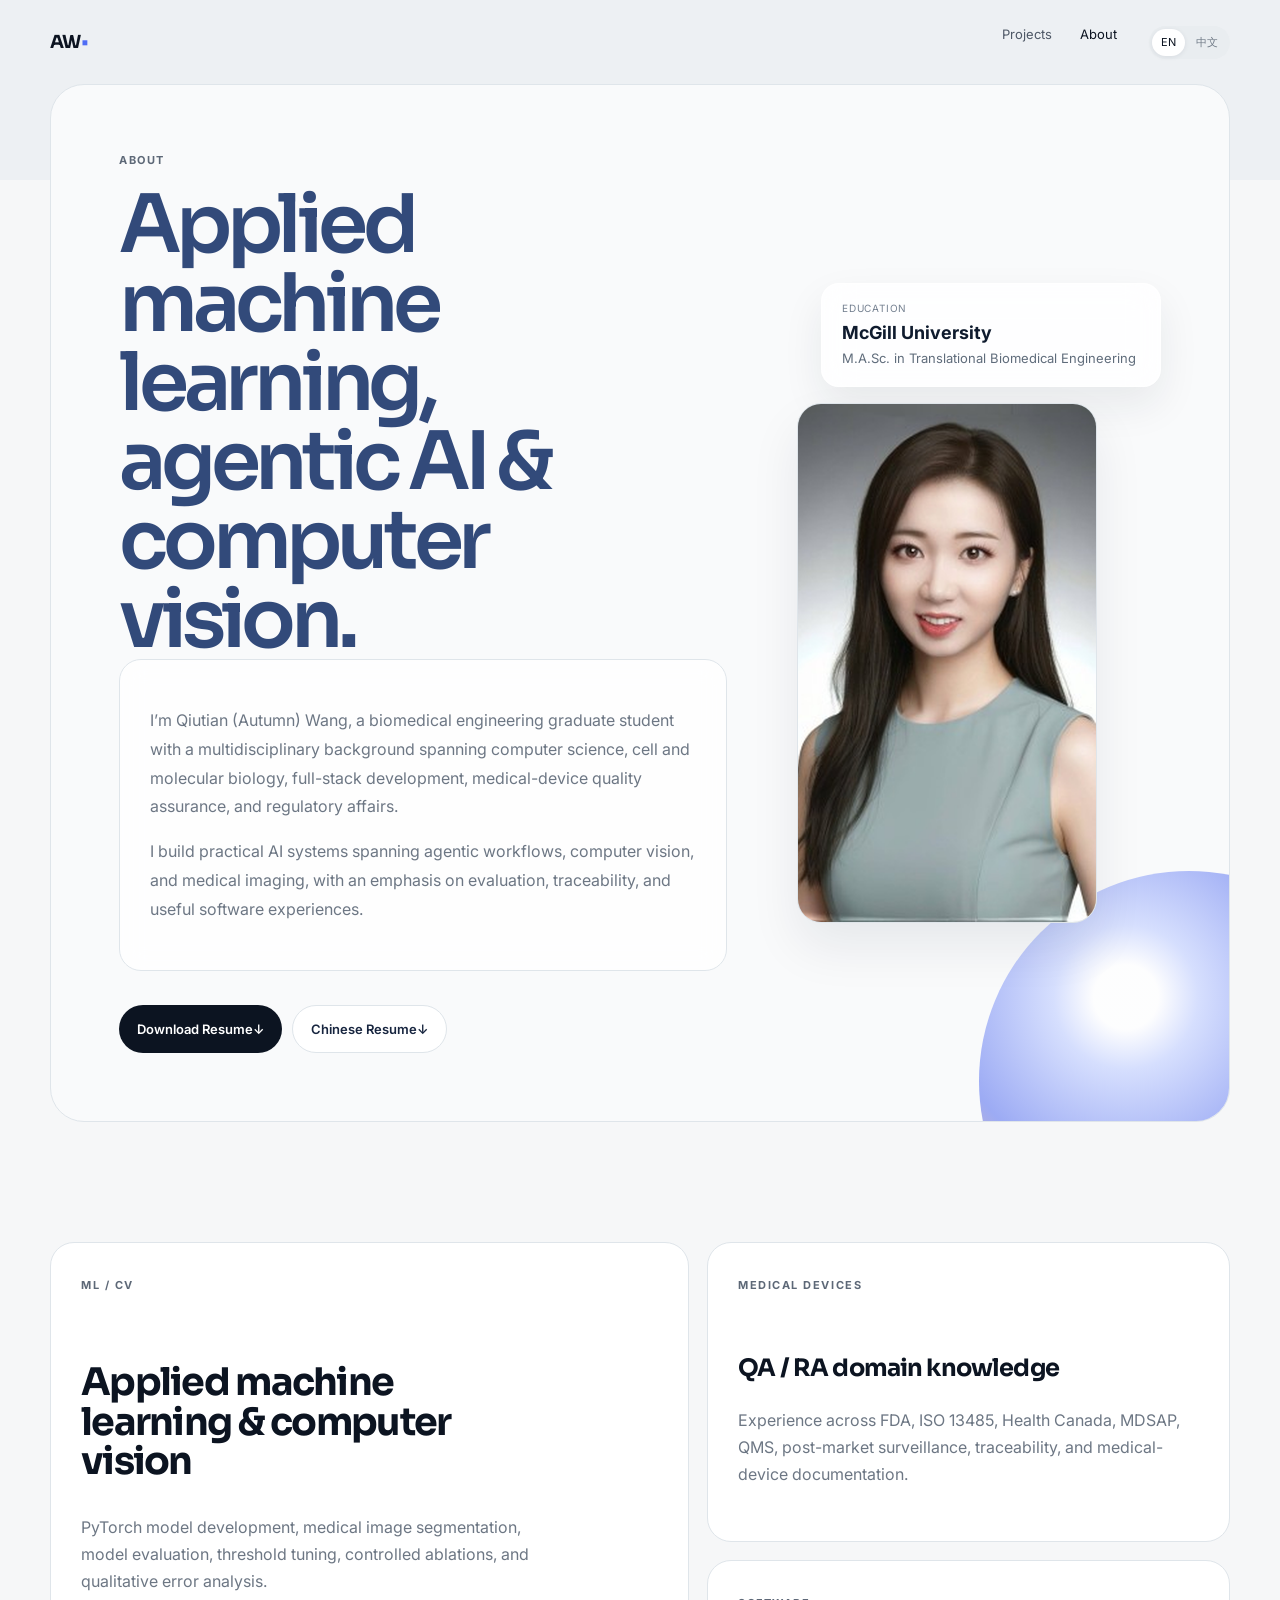
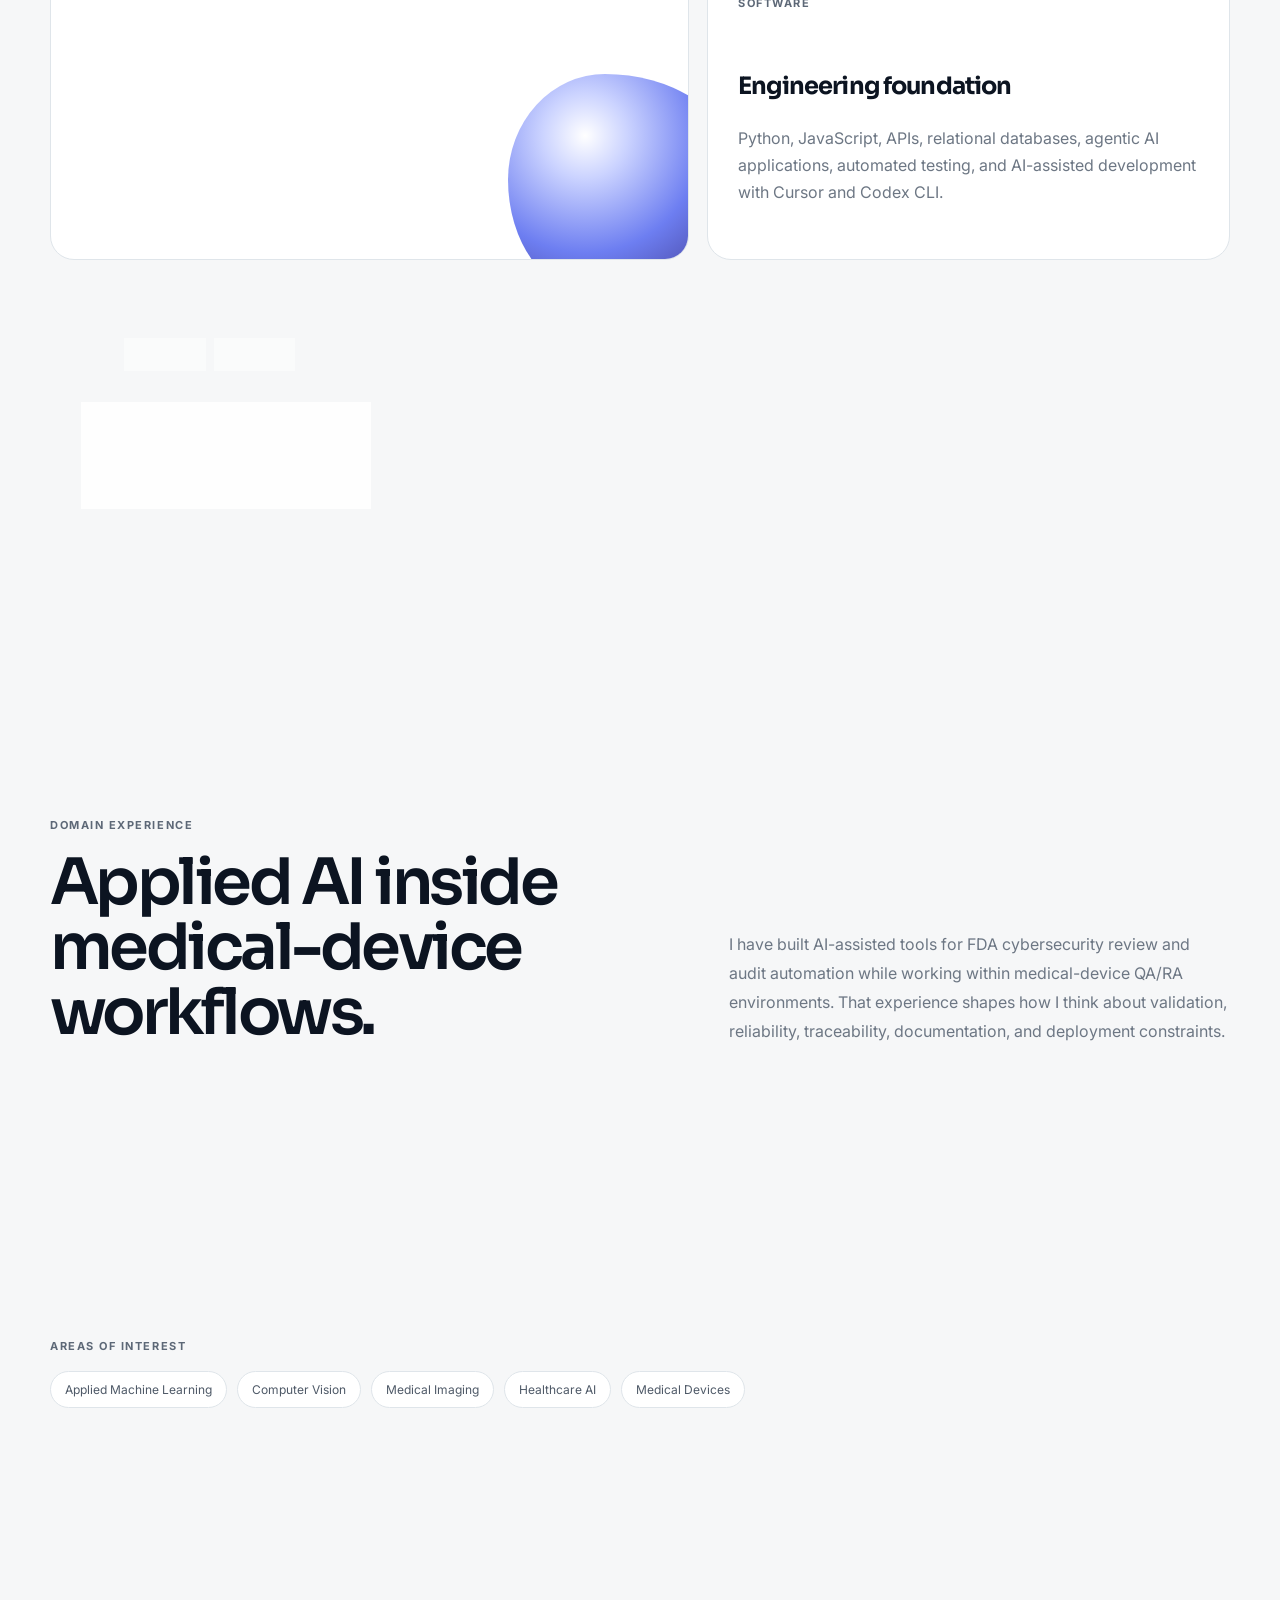
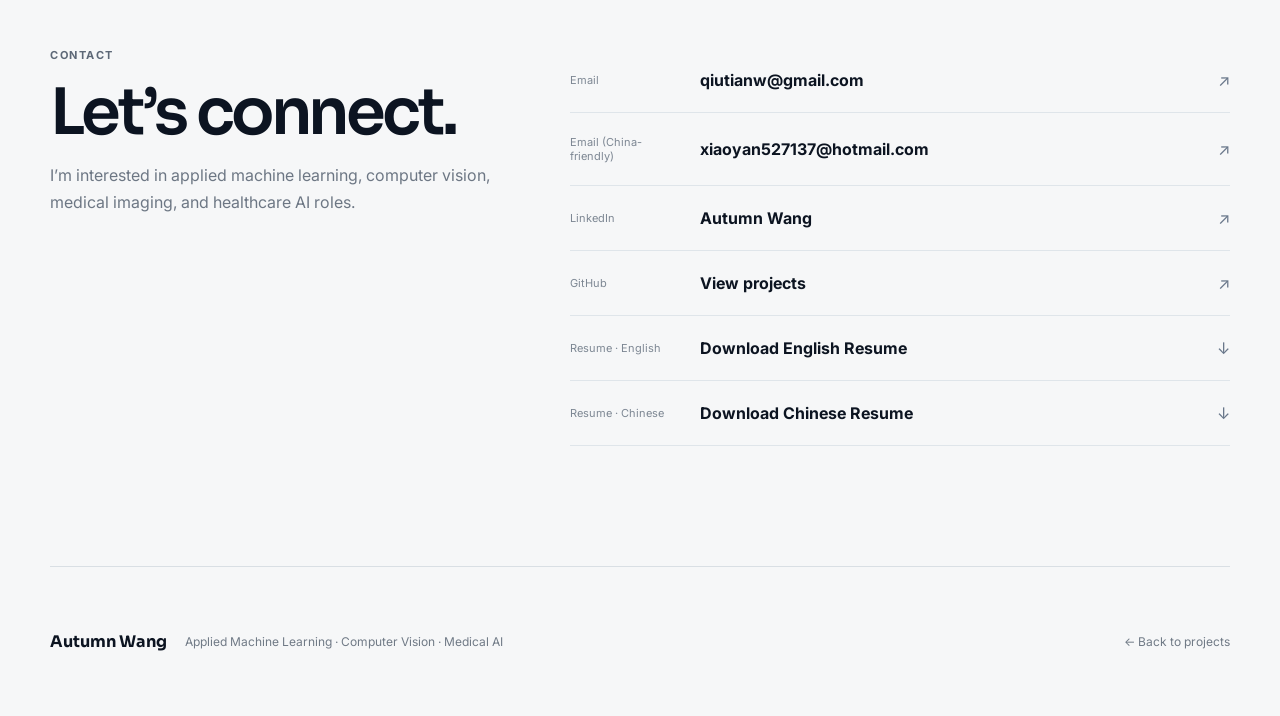
==== commit d921917b: "Add two-project site and DirectorMind case study This update turns the site into a two-project portf" ====
--- a/about.html
+++ b/about.html
@@ -66,10 +66,10 @@
 
       <a
         href="index.html"
-        data-en="Project"
+        data-en="Projects"
         data-zh="项目"
       >
-        Project
+        Projects
       </a>
 
 
@@ -138,7 +138,7 @@
 
           <span
             data-en="Applied machine learning,"
-            data-zh="应用机器学习 · 计算机视觉 ·"
+            data-zh="应用机器学习，"
           >
             Applied machine learning,
           </span>
@@ -149,10 +149,10 @@
 
           <span
             class="hero-accent"
-            data-en="computer vision, medical AI."
-            data-zh="医学影像 AI。"
-          >
-            computer vision, medical AI.
+            data-en="agentic AI & computer vision."
+            data-zh="智能体 AI 与计算机视觉。"
+          >
+            agentic AI & computer vision.
           </span>
 
         </h1>
@@ -174,13 +174,12 @@
 
 
           <p
-            data-en="My focus is applied machine learning, computer vision, and medical imaging, with particular interest in building practical AI systems that can be evaluated rigorously and deployed in real healthcare and medical-device environments."
-            data-zh="我目前主要关注应用机器学习、计算机视觉与医学影像，尤其希望构建能够被严格评估，并可在真实医疗与医疗器械环境中落地的 AI 系统。"
-          >
-            My focus is applied machine learning, computer vision, and
-            medical imaging, with particular interest in building practical
-            AI systems that can be evaluated rigorously and deployed in real
-            healthcare and medical-device environments.
+            data-en="I build practical AI systems spanning agentic workflows, computer vision, and medical imaging, with an emphasis on evaluation, traceability, and useful software experiences."
+            data-zh="我专注于 Agentic AI 工作流、计算机视觉与医学影像方向的实用型 AI 系统，重视系统评估、可追溯性和用户体验。"
+          >
+            I build practical AI systems spanning agentic workflows, computer
+            vision, and medical imaging, with an emphasis on evaluation,
+            traceability, and useful software experiences.
           </p>
 
         </div>
@@ -391,11 +390,11 @@
 
 
           <p
-            data-en="Python, APIs, relational databases, web applications, reproducible workflows, and deployment-minded engineering."
-            data-zh="具备 Python、API、关系型数据库、Web 应用与可复现工程流程经验，并关注模型部署与系统集成。"
-          >
-            Python, APIs, relational databases, web applications,
-            reproducible workflows, and deployment-minded engineering.
+            data-en="Python, JavaScript, APIs, relational databases, agentic AI applications, automated testing, and AI-assisted development with Cursor and Codex CLI."
+            data-zh="具备 Python、JavaScript、API、关系型数据库、Agentic AI 应用及自动化测试经验，使用 Cursor 和 Codex CLI 辅助开发。"
+          >
+            Python, JavaScript, APIs, relational databases, agentic AI applications,
+            automated testing, and AI-assisted development with Cursor and Codex CLI.
           </p>
 
         </article>
@@ -845,10 +844,10 @@
 
       <a
         href="index.html"
-        data-en="← Back to project"
-        data-zh="← 返回项目"
+        data-en="← Back to projects"
+        data-zh="← 返回项目列表"
       >
-        ← Back to project
+        ← Back to projects
       </a>
 
     </div>
--- a/style.css
+++ b/style.css
@@ -144,7 +144,7 @@
 }
 
 .btn-dark { background: var(--ink); color: #fff; }
-.btn-light { background: #fff; border: 1px solid var(--line); }
+.btn-light { background: #fff; border: 1px solid var(--line); color: #17253f; }
 
 .hero-visual {
   position: relative;
@@ -1597,4 +1597,472 @@
 
 .interactive-bio-card .loop-three {
   right: -10px;
-}+}
+
+/* ==========================================================
+   About Hero — responsive layout
+========================================================== */
+
+/* Tablet */
+@media (max-width: 980px) {
+
+  .about-hero {
+    grid-template-columns: 1fr;
+    gap: 36px;
+
+    padding: 42px 32px;
+
+    min-height: auto;
+  }
+
+  .about-copy {
+    max-width: 100%;
+  }
+
+  .about-copy h1 {
+    max-width: 100%;
+
+    font-size: clamp(
+      42px,
+      7vw,
+      64px
+    );
+
+    line-height: 1.06;
+
+    letter-spacing: -0.04em;
+  }
+
+  .about-card {
+    max-width: 100%;
+  }
+
+  .portrait-column {
+    width: 100%;
+
+    display: grid;
+
+    grid-template-columns:
+      minmax(0, 1fr)
+      260px;
+
+    align-items: end;
+
+    gap: 24px;
+  }
+
+  .school-badge {
+    width: 100%;
+    max-width: none;
+  }
+
+  .portrait-shell {
+    width: 260px;
+    height: 325px;
+  }
+
+  .hero-actions {
+    flex-wrap: wrap;
+  }
+
+}
+
+
+/* ==========================================================
+   Mobile
+========================================================== */
+
+@media (max-width: 640px) {
+
+  .about-hero {
+    display: flex;
+    flex-direction: column;
+
+    gap: 28px;
+
+    padding:
+      30px
+      20px
+      24px;
+
+    border-radius: 24px;
+  }
+
+
+  /* ------------------------------------------
+     Hero title
+  ------------------------------------------ */
+
+  .about-copy h1 {
+    margin-top: 10px;
+    margin-bottom: 22px;
+
+    font-size: clamp(
+      36px,
+      10.5vw,
+      48px
+    );
+
+    line-height: 1.08;
+
+    letter-spacing: -0.035em;
+  }
+
+
+  /* Prevent awkward manual line breaks on mobile */
+  .about-copy h1 br {
+    display: none;
+  }
+
+
+  .about-copy h1 span {
+    display: inline;
+  }
+
+
+  /* Give the second phrase some separation */
+  .about-copy h1 .hero-accent::before {
+    content: " ";
+  }
+
+
+  /* ------------------------------------------
+     Chinese title
+  ------------------------------------------ */
+
+  html[lang="zh"] .about-copy h1 {
+    font-size: clamp(
+      31px,
+      9vw,
+      42px
+    );
+
+    line-height: 1.25;
+
+    letter-spacing: 0;
+  }
+
+
+  html[lang="zh"] .about-copy h1 span {
+    display: block;
+  }
+
+
+  html[lang="zh"]
+  .about-copy h1
+  .hero-accent::before {
+    content: "";
+  }
+
+
+  /* ------------------------------------------
+     Intro card
+  ------------------------------------------ */
+
+  .about-card {
+    width: 100%;
+
+    padding: 20px;
+
+    border-radius: 18px;
+  }
+
+
+  .about-card p {
+    font-size: 14px;
+
+    line-height: 1.72;
+
+    margin-bottom: 16px;
+  }
+
+
+  .about-card p:last-child {
+    margin-bottom: 0;
+  }
+
+
+  /* ------------------------------------------
+     Resume buttons
+  ------------------------------------------ */
+
+  .hero-actions {
+    display: grid;
+
+    grid-template-columns: 1fr;
+
+    gap: 10px;
+
+    width: 100%;
+
+    margin-top: 18px;
+  }
+
+
+  .hero-actions .btn {
+    width: 100%;
+
+    justify-content: space-between;
+
+    box-sizing: border-box;
+
+    padding:
+      13px
+      16px;
+  }
+
+
+  /* ------------------------------------------
+     Portrait / Education section
+  ------------------------------------------ */
+
+  .portrait-column {
+    display: flex;
+    flex-direction: column;
+
+    align-items: stretch;
+
+    width: 100%;
+
+    gap: 14px;
+  }
+
+
+  /* Put education before the image */
+  .school-badge {
+    order: 1;
+
+    width: 100%;
+
+    box-sizing: border-box;
+
+    padding: 17px 18px;
+
+    border-radius: 17px;
+  }
+
+
+  .portrait-shell {
+    order: 2;
+
+    width: min(
+      70vw,
+      240px
+    );
+
+    height: auto;
+
+    aspect-ratio: 4 / 5;
+
+    margin: 0 auto;
+
+    border-radius: 20px;
+  }
+
+
+  .portrait-image {
+    width: 100%;
+    height: 100%;
+
+    object-fit: cover;
+
+    object-position: center 24%;
+  }
+
+
+  /* ------------------------------------------
+     Education typography
+  ------------------------------------------ */
+
+  .school-badge span {
+    font-size: 9px;
+
+    margin-bottom: 7px;
+  }
+
+
+  .school-badge strong {
+    font-size: 17px;
+
+    margin-bottom: 5px;
+  }
+
+
+  .school-badge em {
+    font-size: 12px;
+
+    line-height: 1.5;
+  }
+
+}
+
+
+/* ==========================================================
+   Small phones
+========================================================== */
+
+@media (max-width: 420px) {
+
+  .about-hero {
+    padding:
+      26px
+      16px
+      20px;
+  }
+
+
+  .about-copy h1 {
+    font-size: 34px;
+  }
+
+
+  html[lang="zh"] .about-copy h1 {
+    font-size: 30px;
+  }
+
+
+  .about-card {
+    padding: 17px;
+  }
+
+
+  .about-card p {
+    font-size: 13.5px;
+  }
+
+
+  .portrait-shell {
+    width: min(
+      72vw,
+      220px
+    );
+  }
+
+}
+
+/* ==========================================================
+   Multi-project portfolio landing + DirectorMind detail
+   Scoped additions; original medical imaging / about pages stay intact.
+========================================================== */
+.portfolio-nav { align-items:center; }
+.portfolio-home .site-header, .director-detail .site-header { position: relative; z-index: 5; }
+.portfolio-hero { margin-top:34px; min-height:0; display:block; border-radius:34px; border:1px solid var(--line); padding:68px 64px 58px; overflow:hidden; background:linear-gradient(125deg, #fbfbfc 0%, #f7f9fd 100%); }
+.portfolio-hero-copy { position:relative; z-index:2; max-width:900px; }
+.portfolio-hero-copy h1 { font-family:Sora,sans-serif; font-size:clamp(45px,5.5vw,78px); letter-spacing:-.064em; line-height:1.03; margin:0; font-weight:600; }
+.portfolio-hero-copy h1 span { display:block; }
+.portfolio-hero-copy h1 .portfolio-accent { color:#5873ce; }
+.portfolio-lede { max-width:720px; color:#627081; line-height:1.75; font-size:16px; margin:26px 0 0; }
+.portfolio-hero-actions { display:flex; gap:10px; margin-top:30px; flex-wrap:wrap; }
+.portfolio-keywords { display:flex; flex-wrap:wrap; gap:8px; margin-top:31px; }
+.portfolio-keywords span,.portfolio-tag-row span { border:1px solid #dce3eb; border-radius:99px; background:#fff; padding:7px 12px; color:#63758d; font-size:11px; }
+.portfolio-section { padding:66px 0 20px; }
+.portfolio-section-head { display:grid; grid-template-columns:1fr .8fr; align-items:end; gap:48px; margin-bottom:32px; }
+.portfolio-section-head h2,.dm-workflow h2 { font-family:Sora,sans-serif; font-weight:600; font-size:clamp(30px,3.6vw,50px); line-height:1.14; letter-spacing:-.05em; margin:0; }
+.portfolio-section-head>p { color:#687687; line-height:1.78; margin:0; font-size:14px; }
+.portfolio-project-grid { display:grid; grid-template-columns:1fr 1fr; gap:24px; }
+.portfolio-project-card { display:block; border-radius:25px; overflow:hidden; background:#fff; border:1px solid #dfe5ec; transition:transform .2s,box-shadow .2s; }
+.portfolio-project-card:hover { transform:translateY(-5px);box-shadow:0 20px 40px rgba(27,39,58,.095); }
+.portfolio-project-image { height:310px; overflow:hidden; position:relative; }
+.portfolio-project-image img { width:100%; height:100%; display:block;object-fit:cover;object-position:top center; transition:transform .4s; }
+.portfolio-project-card:hover img { transform:scale(1.025); }
+.dm-project-cover { background:#22262e;padding:25px 25px 0; }
+.dm-project-cover img { border-radius:12px 12px 0 0; border:1px solid #48515b; }
+.portfolio-image-pill { position:absolute; left:22px;top:20px;z-index:2; background:rgba(255,255,255,.96); padding:8px 12px; border-radius:99px; font-size:10px; font-weight:700; color:#34435a; letter-spacing:.055em; }
+.portfolio-project-content { padding:26px 27px 28px; }
+.portfolio-project-meta { display:flex; justify-content:space-between; flex-wrap:wrap; gap:10px; color:#87919b; font-size:10px; letter-spacing:.075em; font-weight:700; }
+.portfolio-project-content h3 { font-family:Sora,sans-serif; font-size:25px; font-weight:600; letter-spacing:-.045em; line-height:1.25; margin:15px 0 12px; display:flex; justify-content:space-between;gap:12px; }
+.portfolio-project-arrow { color:#5071c5; font-size:23px; }
+.portfolio-project-content p { min-height:75px; color:#687687; line-height:1.7; font-size:13px; margin:0 0 20px; }
+.portfolio-tag-row { display:flex; flex-wrap:wrap; gap:6px; }
+.portfolio-tag-row span { font-size:10px; padding:6px 9px; }
+.cv-project-cover { padding:25px; background:radial-gradient(circle at 62% 30%,#b0b6ff,#e0e6f2 45%,#d4e3e3 86%); }
+.cv-card-orb { width:230px; height:230px; position:absolute; border-radius:100%; background:radial-gradient(circle at 30% 20%,#fff,#93abd8 54%,#6274c8); left:-50px; bottom:-70px; opacity:.65; }
+.cv-card-window { position:relative;z-index:1;width:min(100%,380px); height:285px; margin:15px auto 0; padding:13px; background:#f7f9fc; border-radius:17px 17px 0 0; box-shadow:0 23px 45px #53617b38; }
+.cv-window-top { display:flex; align-items:center; gap:8px; color:#56687a; font-size:10px; letter-spacing:.065em; }
+.cv-window-dot { width:8px;height:8px;border-radius:100%;background:#71b8b9; }
+.cv-image-placeholder { position:relative; margin-top:12px; height:172px; border-radius:10px; overflow:hidden; background:radial-gradient(circle at 49% 43%,#65727a 0%,#323a43 48%,#1c252d 100%); }
+.cv-scan {position:absolute;inset:0;background:repeating-linear-gradient(0deg,transparent 0 4px,#ffffff0a 5px 6px),radial-gradient(ellipse at 50% 52%,#d1dce734,transparent 42%);}
+.cv-lesion {width:115px;height:77px; border-radius:48% 52% 57% 43%; border:3px solid #79eed8; background:#14212a; position:absolute; left:50%;top:52%;transform:translate(-50%,-50%) rotate(-14deg);box-shadow:0 0 0 8px #b1c4cc22;}
+.cv-window-score {display:flex;justify-content:space-between; align-items:center; font-size:10px; color:#6b7a88; margin-top:16px; gap:8px;}
+.cv-window-score strong { font-size:16px;color:#31496d;white-space:nowrap; }
+.portfolio-bottom-banner { display:flex;justify-content:space-between;align-items:center;gap:40px;margin:100px 0 82px;padding:42px 48px;border-radius:28px;background:#17253f;color:#fff; }
+.portfolio-bottom-banner h2 {font-family:Sora,sans-serif;font-size:clamp(25px,3vw,38px);letter-spacing:-.05em;line-height:1.12;margin:0 0 16px;}
+.portfolio-bottom-banner p:not(.eyebrow) {color:#c4cfdb;line-height:1.7;font-size:13px;max-width:650px;margin:0;}
+.portfolio-bottom-banner .eyebrow {color:#a3b4d5;}
+.portfolio-bottom-banner .btn { flex-shrink:0; }
+/* Explicit contrast on light CTAs, including inside dark panels. */
+.portfolio-bottom-banner .btn-light, .dm-hero .btn-light { background: #fff; color: #17253f; }
+.portfolio-footer { margin-top:0; }
+/* DirectorMind details */
+.dm-breadcrumb { padding:22px 0; display:flex; gap:9px; color:#8390a0; font-size:12px; }
+.dm-breadcrumb a { color:#4d67a1; }
+.dm-hero { display:grid;grid-template-columns:.86fr 1.14fr;align-items:center;gap:50px; padding:56px;border-radius:30px;background:#20252e;color:#f8fafb;overflow:hidden; }
+.dm-hero .eyebrow { color:#b7c9b9; }
+.dm-hero h1 {font-size:clamp(46px,5vw,76px);line-height:1;letter-spacing:-.055em;font-family:Sora,sans-serif;margin:10px 0 18px;font-weight:600;}
+.dm-hero h1 span {color:#aec5b3;}
+.dm-hero-sub { font-family:Georgia,serif;font-size:clamp(19px,2vw,27px);margin:0 0 20px; }
+.dm-hero-description {color:#c4cdd7;line-height:1.8;font-size:14px;max-width:510px;}
+.dm-facts { display:grid;grid-template-columns:repeat(3,1fr);gap:12px;margin:30px 0; }
+.dm-facts div { border-top:1px solid #59626e;padding-top:13px;display:flex;flex-direction:column;gap:7px; }
+.dm-facts span {color:#9daeb9;font-size:10px;letter-spacing:.09em; }
+.dm-facts strong {font-size:12px;font-weight:600;}
+.dm-hero-image { background:#2c323c; padding:12px; border-radius:20px;border:1px solid #434c58; min-width:0; }
+.dm-hero-image img { display:block;width:100%;aspect-ratio:.99;object-fit:cover;object-position:top center;border-radius:10px; }
+.dm-stage-rail {display:flex;justify-content:space-between;gap:5px;padding:14px 7px 4px;color:#bdc9bc;font-size:10px;letter-spacing:.08em; }
+.dm-stage-grid,.dm-impact-grid { display:grid;grid-template-columns:repeat(3,1fr);gap:17px;margin-top:30px; }
+.dm-stage-card { background:#fff; border:1px solid #dfe5ed;border-radius:22px;padding:28px;min-height:265px; }
+.dm-stage-number { font-size:11px;color:#7b95a7;letter-spacing:.11em;font-weight:700; }
+.dm-stage-card h3 { font-family:Sora,sans-serif;font-size:21px;letter-spacing:-.04em;margin:45px 0 14px;line-height:1.27; }
+.dm-stage-card p { color:#647586;line-height:1.75;font-size:13px;margin:0; }
+.dm-screenshot-card { margin:0;background:#20242b;padding:18px;border-radius:23px;color:#fff;overflow:hidden; }
+.dm-screenshot-card img {display:block;width:100%;border-radius:10px;border:1px solid #414957;max-height:760px;object-fit:contain;object-position:top center; }
+.dm-screenshot-card figcaption {display:flex;flex-direction:column;gap:5px;padding:18px 7px 7px;font-size:13px;}
+.dm-screenshot-card figcaption span { color:#bdc7d2;line-height:1.6; }
+.dm-diagram {background:#20242b;border-radius:24px;padding:12px;}
+.dm-diagram img {display:block;width:100%;border-radius:14px;}
+.dm-fineprint {line-height:1.65;font-size:11px;color:#81909e;max-width:960px;margin:15px 0 0;}
+.dm-impact-grid {margin-top:15px;}
+.dm-impact-grid>div {border-top:2px solid #d1dae7;padding:24px 10px 5px 0;display:flex;flex-direction:column;gap:13px;}
+.dm-impact-grid span {color:#5573c0;font-size:12px;font-weight:700;}
+.dm-impact-grid strong {font-family:Sora,sans-serif;font-size:17px;line-height:1.4;}
+.dm-impact-grid p {font-size:13px;color:#667688;line-height:1.7;margin:0;}
+.dm-tech .tech-cloud {margin-top:20px;}
+.dm-end {margin-top:70px;}
+@media(max-width:980px) {
+ .portfolio-hero { padding:50px 35px;}
+ .dm-hero { grid-template-columns:1fr;gap:30px;}
+ .dm-hero-image { max-width:720px;width:100%; }
+}
+@media(max-width:700px) {
+ .portfolio-project-grid,.portfolio-section-head,.dm-stage-grid,.dm-impact-grid {grid-template-columns:1fr;}
+ .portfolio-section {padding-top:70px;}
+ .portfolio-section-head {gap:15px;}
+ .portfolio-bottom-banner {margin:70px 0 40px; padding:35px 25px;flex-direction:column;align-items:flex-start;gap:22px;}
+ .portfolio-hero {padding:43px 23px 38px;}
+ .portfolio-hero-copy h1 {font-size:clamp(39px,9vw,60px);}
+ .portfolio-project-image {height:285px;}
+ .portfolio-project-content p {min-height:0;}
+ .dm-hero {padding:34px 23px;}
+ .dm-facts {grid-template-columns:1fr 1fr;}
+ .dm-stage-card {min-height:0;}
+ .dm-stage-card h3 {margin-top:28px;}
+ .dm-screenshot-card {padding:8px;}
+ .portfolio-nav {gap:14px;}
+}
+@media(max-width:420px){
+ .portfolio-keywords span {font-size:10px;}
+ .dm-facts {grid-template-columns:1fr;}
+ .portfolio-project-content h3 {font-size:22px;}
+}
+
+/* CTA contrast and keyboard accessibility across the portfolio. */
+a.btn-light, a.btn-light:link, a.btn-light:visited { color: #17253f; }
+a.btn-dark, a.btn-dark:link, a.btn-dark:visited { color: #ffffff; }
+a.btn-light:hover { background: #eef2f8; color: #101b2f; }
+a.btn-dark:hover { background: #253752; color: #ffffff; }
+a.btn:focus-visible { outline: 3px solid #86a7ff; outline-offset: 3px; }
+.dm-hero-actions { display: flex; flex-wrap: wrap; align-items: center; gap: 12px; margin-top: 8px; }
+.dm-hero-actions .btn-dark { background: #b8d4c2; color: #162a22; }
+.dm-hero-actions .btn-dark:link, .dm-hero-actions .btn-dark:visited { color: #162a22; }
+.dm-hero-actions .btn-dark:hover { background: #d7eadf; color: #10221a; }
+@media (max-width: 440px) { .dm-hero-actions .btn { width: 100%; } }
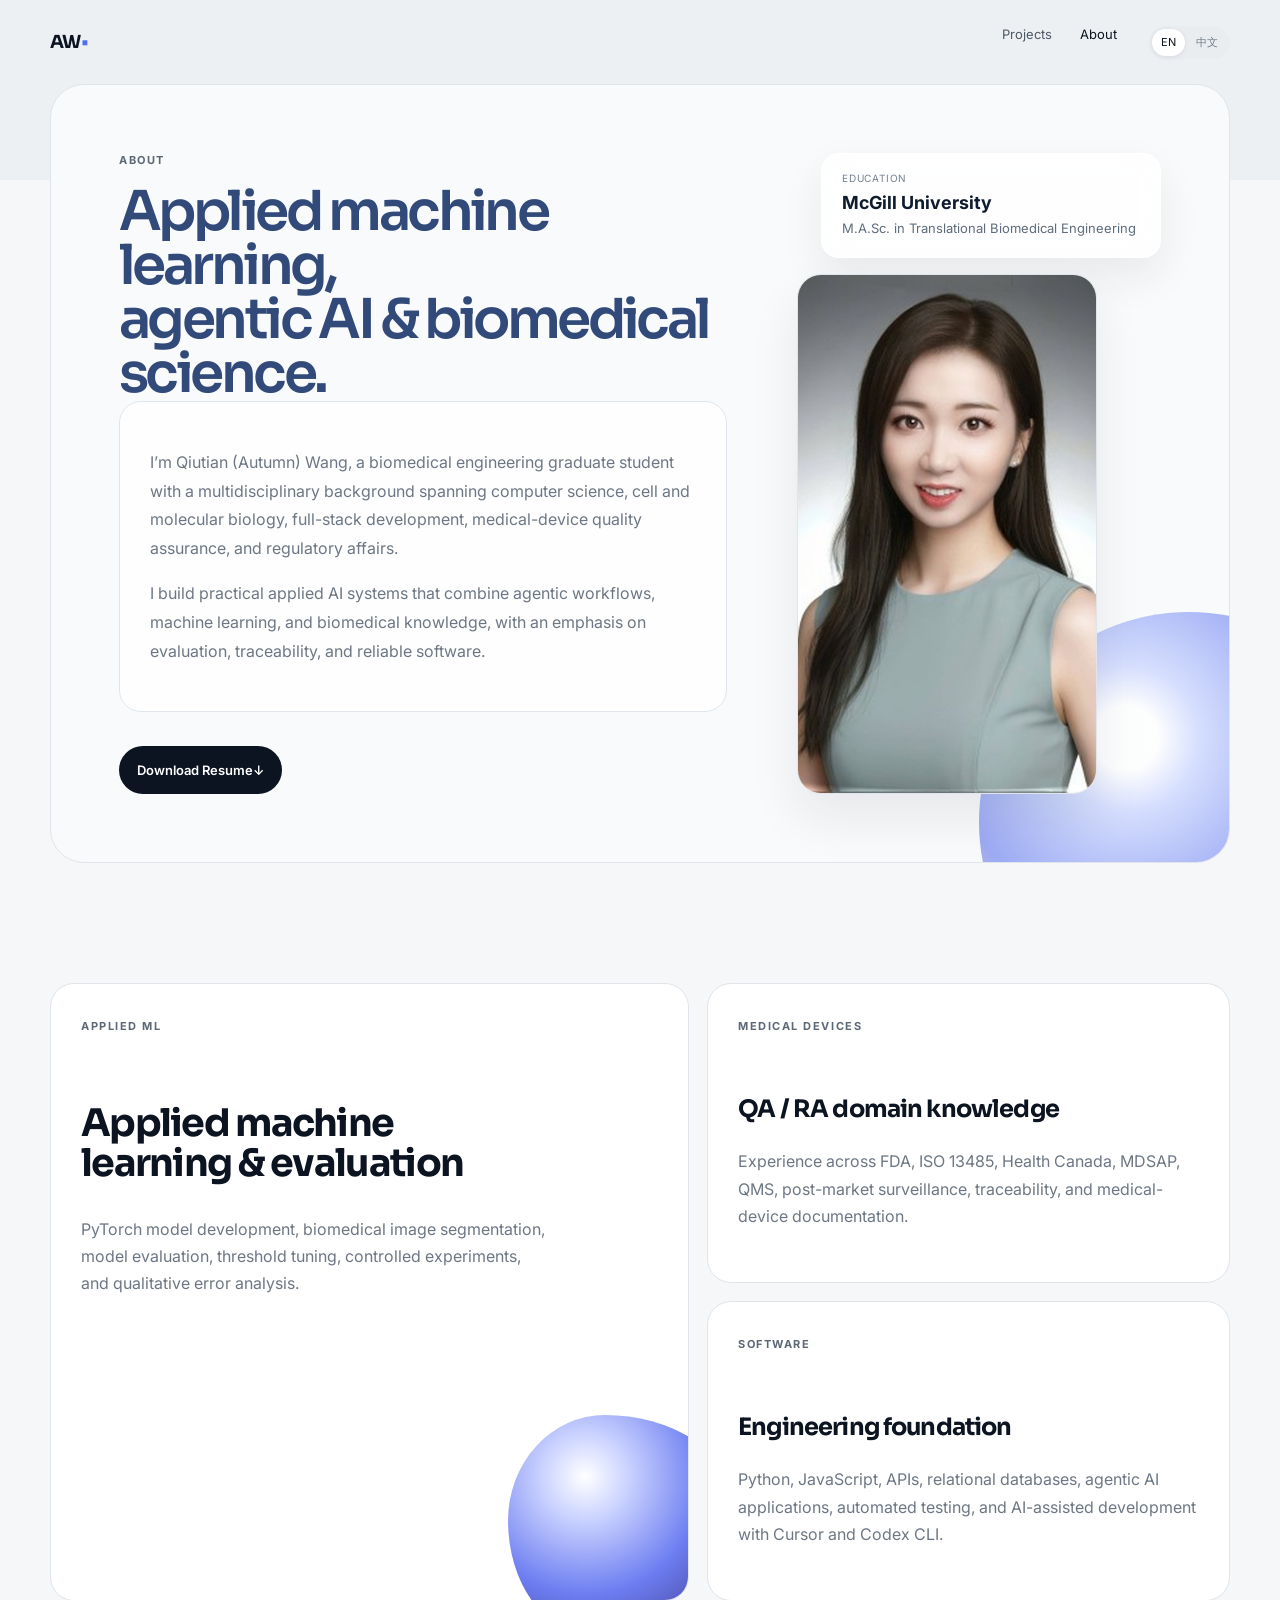
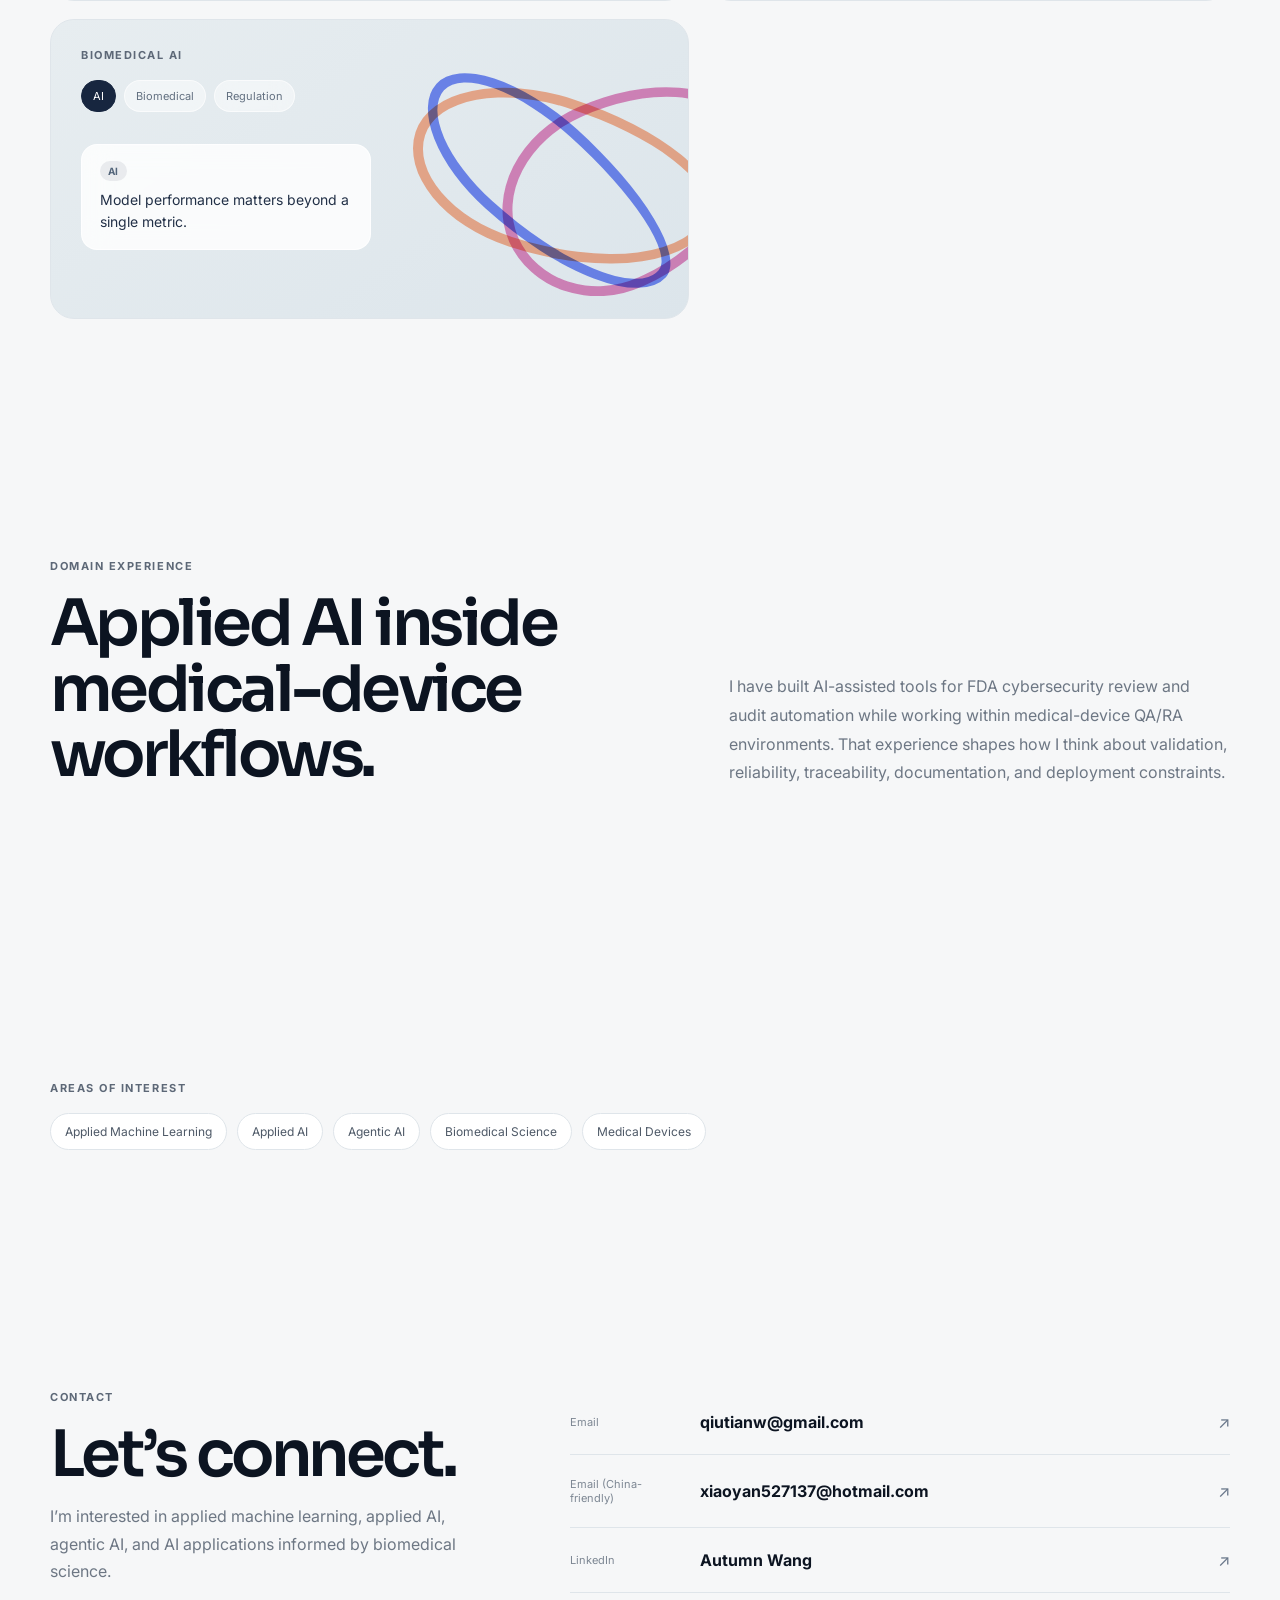
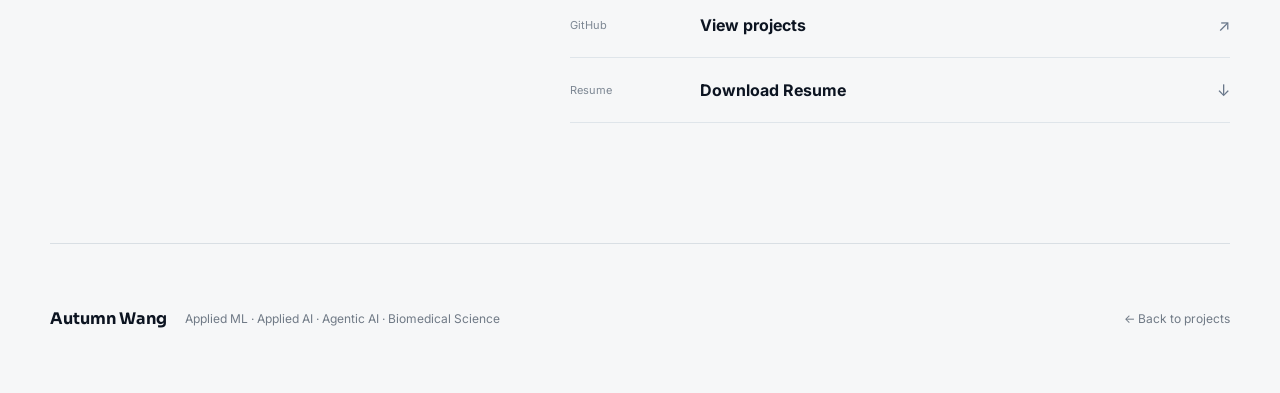
==== commit a1ffdc27: "Refresh portfolio positioning and project pages Reframed the site around applied ML, applied AI, age" ====
--- a/about.html
+++ b/about.html
@@ -1,865 +1,330 @@
 <!DOCTYPE html>
+
 <html lang="en">
-
 <head>
-
-  <meta charset="UTF-8" />
-
-  <meta
-    name="viewport"
-    content="width=device-width, initial-scale=1.0"
-  />
-
-  <meta
-    name="description"
-    content="About Autumn Wang — applied machine learning, computer vision, medical imaging, and medical technology."
-  />
-
-  <title>About — Autumn Wang</title>
-
-
-  <!-- Google Fonts -->
-  <link
-    rel="preconnect"
-    href="https://fonts.googleapis.com"
-  />
-
-  <link
-    rel="preconnect"
-    href="https://fonts.gstatic.com"
-    crossorigin
-  />
-
-  <link
-    href="https://fonts.googleapis.com/css2?family=Inter:wght@400;500;600;700&family=Sora:wght@500;600;700&display=swap"
-    rel="stylesheet"
-  />
-
-
-  <!-- Main stylesheet -->
-  <link
-    rel="stylesheet"
-    href="style.css"
-  />
-
+<meta charset="utf-8"/>
+<meta content="width=device-width, initial-scale=1.0" name="viewport"/>
+<meta content="About Autumn Wang — applied machine learning, applied AI, agentic AI, and biomedical science." name="description"/>
+<title>About — Autumn Wang</title>
+<!-- Google Fonts -->
+<link href="https://fonts.googleapis.com" rel="preconnect"/>
+<link crossorigin="" href="https://fonts.gstatic.com" rel="preconnect"/>
+<link href="https://fonts.googleapis.com/css2?family=Inter:wght@400;500;600;700&amp;family=Sora:wght@500;600;700&amp;display=swap" rel="stylesheet"/>
+<!-- Main stylesheet -->
+<link href="style.css" rel="stylesheet"/>
 </head>
-
-
 <body>
-
-
-  <!-- ======================================================
+<!-- ======================================================
        Navigation
   ======================================================= -->
-
-  <header class="site-header">
-
-    <a
-      class="brand"
-      href="index.html"
-    >
+<header class="site-header">
+<a class="brand" href="index.html">
       AW<span>•</span>
-    </a>
-
-
-    <nav class="nav">
-
-      <a
-        href="index.html"
-        data-en="Projects"
-        data-zh="项目"
-      >
+</a>
+<nav class="nav">
+<a data-en="Projects" data-zh="项目" href="index.html">
         Projects
       </a>
-
-
-      <a
-        href="about.html"
-        class="active"
-        data-en="About"
-        data-zh="关于我"
-      >
+<a class="active" data-en="About" data-zh="关于我" href="about.html">
         About
       </a>
-
-
-      <!-- Language switch -->
-      <div
-        class="language-switch"
-        aria-label="Language"
-      >
-
-        <button
-          class="language-button active"
-          data-language="en"
-        >
+<!-- Language switch -->
+<div aria-label="Language" class="language-switch">
+<button class="language-button active" data-language="en">
           EN
         </button>
-
-
-        <button
-          class="language-button"
-          data-language="zh"
-        >
+<button class="language-button" data-language="zh">
           中文
         </button>
-
-      </div>
-
-    </nav>
-
-  </header>
-
-
-
-  <main>
-
-
-    <!-- ======================================================
+</div>
+</nav>
+</header>
+<main>
+<!-- ======================================================
          About Hero
     ======================================================= -->
-
-    <section class="about-hero">
-
-
-      <div class="about-copy">
-
-
-        <p
-          class="eyebrow"
-          data-en="ABOUT"
-          data-zh="关于我"
-        >
+<section class="about-hero">
+<div class="about-copy">
+<p class="eyebrow" data-en="ABOUT" data-zh="关于我">
           ABOUT
         </p>
-
-
-        <h1>
-
-          <span
-            data-en="Applied machine learning,"
-            data-zh="应用机器学习，"
-          >
+<h1>
+<span data-en="Applied machine learning," data-zh="应用机器学习，">
             Applied machine learning,
           </span>
-
-
-          <br>
-
-
-          <span
-            class="hero-accent"
-            data-en="agentic AI & computer vision."
-            data-zh="智能体 AI 与计算机视觉。"
-          >
-            agentic AI & computer vision.
-          </span>
-
-        </h1>
-
-
-
-        <!-- Personal introduction -->
-        <div class="about-card">
-
-          <p
-            data-en="I’m Qiutian (Autumn) Wang, a biomedical engineering graduate student with a multidisciplinary background spanning computer science, cell and molecular biology, full-stack development, medical-device quality assurance, and regulatory affairs."
-            data-zh="我是王秋田（Autumn Wang），目前就读于生物医学工程硕士项目，拥有计算机科学、分子细胞生物学、全栈软件开发以及医疗器械质量与法规事务的跨学科背景。"
-          >
+<br/>
+<span class="hero-accent" data-en="agentic AI &amp; biomedical science." data-zh="智能体 AI 与生物医学科学。">agentic AI &amp; biomedical science.</span>
+</h1>
+<!-- Personal introduction -->
+<div class="about-card">
+<p data-en="I’m Qiutian (Autumn) Wang, a biomedical engineering graduate student with a multidisciplinary background spanning computer science, cell and molecular biology, full-stack development, medical-device quality assurance, and regulatory affairs." data-zh="我是王秋田（Autumn Wang），目前就读于生物医学工程硕士项目，拥有计算机科学、分子细胞生物学、全栈软件开发以及医疗器械质量与法规事务的跨学科背景。">
             I’m Qiutian (Autumn) Wang, a biomedical engineering graduate
             student with a multidisciplinary background spanning computer
             science, cell and molecular biology, full-stack development,
             medical-device quality assurance, and regulatory affairs.
           </p>
-
-
-          <p
-            data-en="I build practical AI systems spanning agentic workflows, computer vision, and medical imaging, with an emphasis on evaluation, traceability, and useful software experiences."
-            data-zh="我专注于 Agentic AI 工作流、计算机视觉与医学影像方向的实用型 AI 系统，重视系统评估、可追溯性和用户体验。"
-          >
-            I build practical AI systems spanning agentic workflows, computer
-            vision, and medical imaging, with an emphasis on evaluation,
-            traceability, and useful software experiences.
-          </p>
-
-        </div>
-
-
-
-        <!-- ==================================================
+<p data-en="I build practical applied AI systems that combine agentic workflows, machine learning, and biomedical knowledge, with an emphasis on evaluation, traceability, and reliable software." data-zh="我构建融合 Agentic AI 工作流、机器学习和生物医学知识的实用型应用 AI 系统，重视模型评估、可追溯性与软件可靠性。">I build practical applied AI systems that combine agentic workflows, machine learning, and biomedical knowledge, with an emphasis on evaluation, traceability, and reliable software.</p>
+</div>
+<!-- ==================================================
              Resume Downloads
         =================================================== -->
-
-        <div class="hero-actions">
-
-
-          <!-- English resume -->
-          <a
-            class="btn btn-dark"
-            href="assets/Autumn_Wang_CV.pdf"
-            download="Autumn_Wang_Resume.pdf"
-          >
-
-            <span
-              data-en="Download Resume"
-              data-zh="下载英文简历"
-            >
+<div class="hero-actions">
+<!-- English resume -->
+<a class="btn btn-dark" download="Autumn_Wang_Resume.pdf" href="assets/Autumn_Wang_CV.pdf">
+<span data-en="Download Resume" data-zh="下载英文简历">
               Download Resume
             </span>
-
-            <span aria-hidden="true">
+<span aria-hidden="true">
               ↓
             </span>
-
-          </a>
-
-
-
-          <!-- Chinese resume -->
-          <a
-            class="btn btn-light"
-            href="assets/Autumn_Wang_CV_CN.pdf"
-            download="Autumn_Wang_Resume_CN.pdf"
-          >
-
-            <span
-              data-en="Chinese Resume"
-              data-zh="下载中文简历"
-            >
+</a>
+<!-- Chinese resume -->
+<!-- <a class="btn btn-light" download="Autumn_Wang_Resume_CN.pdf" href="assets/Autumn_Wang_CV_CN.pdf">
+<span data-en="Chinese Resume" data-zh="下载中文简历">
               Chinese Resume
             </span>
-
-            <span aria-hidden="true">
+<span aria-hidden="true">
               ↓
             </span>
-
-          </a>
-
-        </div>
-
-      </div>
-
-
-
-      <!-- ====================================================
+</a> -->
+</div>
+</div>
+<!-- ====================================================
            Portrait + Education
       ===================================================== -->
-
-      <div class="portrait-column">
-
-
-        <!-- Education badge -->
-        <div class="school-badge">
-
-          <span
-            data-en="EDUCATION"
-            data-zh="教育背景"
-          >
+<div class="portrait-column">
+<!-- Education badge -->
+<div class="school-badge">
+<span data-en="EDUCATION" data-zh="教育背景">
             EDUCATION
           </span>
-
-
-          <strong
-            data-en="McGill University"
-            data-zh="麦吉尔大学"
-          >
+<strong data-en="McGill University" data-zh="麦吉尔大学">
             McGill University
           </strong>
-
-
-          <em
-            data-en="M.A.Sc. in Translational Biomedical Engineering"
-            data-zh="转化生物医学工程硕士"
-          >
+<em data-en="M.A.Sc. in Translational Biomedical Engineering" data-zh="转化生物医学工程硕士">
             M.A.Sc. in Translational Biomedical Engineering
           </em>
-
-        </div>
-
-
-
-        <!-- Portrait -->
-        <div class="portrait-shell">
-
-          <img
-            src="assets/autumn-profile.png"
-            alt="Autumn Wang portrait"
-            class="portrait-image"
-          />
-
-        </div>
-
-      </div>
-
-    </section>
-
-
-
-    <!-- ======================================================
+</div>
+<!-- Portrait -->
+<div class="portrait-shell">
+<img alt="Autumn Wang portrait" class="portrait-image" src="assets/autumn-profile.png"/>
+</div>
+</div>
+</section>
+<!-- ======================================================
          Technical Background
     ======================================================= -->
-
-    <section class="section about-grid-section">
-
-      <div class="about-grid">
-
-
-        <!-- Applied Machine Learning / Computer Vision -->
-        <article class="about-tile large">
-
-          <span class="eyebrow">
-            ML / CV
-          </span>
-
-
-          <h2
-            data-en="Applied machine learning & computer vision"
-            data-zh="应用机器学习与计算机视觉"
-          >
-            Applied machine learning & computer vision
-          </h2>
-
-
-          <p
-            data-en="PyTorch model development, medical image segmentation, model evaluation, threshold tuning, controlled ablations, and qualitative error analysis."
-            data-zh="使用 PyTorch 进行模型开发、医学影像分割、模型评估、阈值调优、控制变量实验与定性错误分析。"
-          >
-            PyTorch model development, medical image segmentation,
-            model evaluation, threshold tuning, controlled ablations,
-            and qualitative error analysis.
-          </p>
-
-
-          <div class="about-blob blob-blue"></div>
-
-        </article>
-
-
-
-        <!-- Medical Device QA / RA -->
-        <article class="about-tile">
-
-          <span
-            class="eyebrow"
-            data-en="MEDICAL DEVICES"
-            data-zh="医疗器械"
-          >
+<section class="section about-grid-section">
+<div class="about-grid">
+<!-- Applied Machine Learning / Model Evaluation -->
+<article class="about-tile large">
+<span class="eyebrow">APPLIED ML</span>
+<h2 data-en="Applied machine learning &amp; evaluation" data-zh="应用机器学习与模型评估">Applied machine learning &amp; evaluation</h2>
+<p data-en="PyTorch model development, biomedical image segmentation, model evaluation, threshold tuning, controlled experiments, and qualitative error analysis." data-zh="使用 PyTorch 进行模型开发、生物医学影像分割、模型评估、阈值调优、控制变量实验与定性错误分析。">PyTorch model development, biomedical image segmentation, model evaluation, threshold tuning, controlled experiments, and qualitative error analysis.</p>
+<div class="about-blob blob-blue"></div>
+</article>
+<!-- Medical Device QA / RA -->
+<article class="about-tile">
+<span class="eyebrow" data-en="MEDICAL DEVICES" data-zh="医疗器械">
             MEDICAL DEVICES
           </span>
-
-
-          <h3
-            data-en="QA / RA domain knowledge"
-            data-zh="QA / RA 领域经验"
-          >
+<h3 data-en="QA / RA domain knowledge" data-zh="QA / RA 领域经验">
             QA / RA domain knowledge
           </h3>
-
-
-          <p
-            data-en="Experience across FDA, ISO 13485, Health Canada, MDSAP, QMS, post-market surveillance, traceability, and medical-device documentation."
-            data-zh="拥有 FDA、ISO 13485、Health Canada、MDSAP、QMS、上市后监管、可追溯性与医疗器械技术文档相关经验。"
-          >
+<p data-en="Experience across FDA, ISO 13485, Health Canada, MDSAP, QMS, post-market surveillance, traceability, and medical-device documentation." data-zh="拥有 FDA、ISO 13485、Health Canada、MDSAP、QMS、上市后监管、可追溯性与医疗器械技术文档相关经验。">
             Experience across FDA, ISO 13485, Health Canada, MDSAP,
             QMS, post-market surveillance, traceability, and
             medical-device documentation.
           </p>
-
-        </article>
-
-
-
-        <!-- Software Engineering -->
-        <article class="about-tile">
-
-          <span
-            class="eyebrow"
-            data-en="SOFTWARE"
-            data-zh="软件工程"
-          >
+</article>
+<!-- Software Engineering -->
+<article class="about-tile">
+<span class="eyebrow" data-en="SOFTWARE" data-zh="软件工程">
             SOFTWARE
           </span>
-
-
-          <h3
-            data-en="Engineering foundation"
-            data-zh="工程基础"
-          >
+<h3 data-en="Engineering foundation" data-zh="工程基础">
             Engineering foundation
           </h3>
-
-
-          <p
-            data-en="Python, JavaScript, APIs, relational databases, agentic AI applications, automated testing, and AI-assisted development with Cursor and Codex CLI."
-            data-zh="具备 Python、JavaScript、API、关系型数据库、Agentic AI 应用及自动化测试经验，使用 Cursor 和 Codex CLI 辅助开发。"
-          >
+<p data-en="Python, JavaScript, APIs, relational databases, agentic AI applications, automated testing, and AI-assisted development with Cursor and Codex CLI." data-zh="具备 Python、JavaScript、API、关系型数据库、Agentic AI 应用及自动化测试经验，使用 Cursor 和 Codex CLI 辅助开发。">
             Python, JavaScript, APIs, relational databases, agentic AI applications,
             automated testing, and AI-assisted development with Cursor and Codex CLI.
           </p>
-
-        </article>
-
-
-
-        <!-- ==================================================
+</article>
+<!-- ==================================================
              Interactive Biomedical AI Card
         =================================================== -->
-
-        <article
-          class="about-tile visual-tile interactive-bio-card"
-          id="bioCard"
-        >
-
-
-          <!-- Decorative molecular loops -->
-          <div class="protein-loop loop-one"></div>
-
-          <div class="protein-loop loop-two"></div>
-
-          <div class="protein-loop loop-three"></div>
-
-
-
-          <div class="bio-card-content">
-
-
-            <span
-              class="eyebrow"
-              data-en="BIOMEDICAL AI"
-              data-zh="生物医学 AI"
-            >
+<article class="about-tile visual-tile interactive-bio-card" id="bioCard">
+<!-- Decorative molecular loops -->
+<div class="protein-loop loop-one"></div>
+<div class="protein-loop loop-two"></div>
+<div class="protein-loop loop-three"></div>
+<div class="bio-card-content">
+<span class="eyebrow" data-en="BIOMEDICAL AI" data-zh="生物医学 AI">
               BIOMEDICAL AI
             </span>
-
-
-
-            <!-- Topic controls -->
-            <div class="bio-selector">
-
-
-              <button
-                class="bio-option active"
-                data-bio-topic="ai"
-                data-en="AI"
-                data-zh="AI"
-              >
+<!-- Topic controls -->
+<div class="bio-selector">
+<button class="bio-option active" data-bio-topic="ai" data-en="AI" data-zh="AI">
                 AI
               </button>
-
-
-              <button
-                class="bio-option"
-                data-bio-topic="biomedical"
-                data-en="Biomedical"
-                data-zh="生物医学"
-              >
+<button class="bio-option" data-bio-topic="biomedical" data-en="Biomedical" data-zh="生物医学">
                 Biomedical
               </button>
-
-
-              <button
-                class="bio-option"
-                data-bio-topic="regulation"
-                data-en="Regulation"
-                data-zh="法规"
-              >
+<button class="bio-option" data-bio-topic="regulation" data-en="Regulation" data-zh="法规">
                 Regulation
               </button>
-
-            </div>
-
-
-
-            <!-- Dynamic explanation -->
-            <div class="bio-message">
-
-
-              <span
-                id="bioMessageLabel"
-                class="bio-message-label"
-              >
+</div>
+<!-- Dynamic explanation -->
+<div class="bio-message">
+<span class="bio-message-label" id="bioMessageLabel">
                 AI
               </span>
-
-
-              <p id="bioMessageText">
+<p id="bioMessageText">
                 Model performance matters beyond a single metric.
               </p>
-
-            </div>
-
-          </div>
-
-        </article>
-
-      </div>
-
-    </section>
-
-
-
-    <!-- ======================================================
+</div>
+</div>
+</article>
+</div>
+</section>
+<!-- ======================================================
          Domain Experience
     ======================================================= -->
-
-    <section class="section domain-section">
-
-
-      <div class="section-title-row">
-
-
-        <div>
-
-          <p
-            class="eyebrow"
-            data-en="DOMAIN EXPERIENCE"
-            data-zh="领域经验"
-          >
+<section class="section domain-section">
+<div class="section-title-row">
+<div>
+<p class="eyebrow" data-en="DOMAIN EXPERIENCE" data-zh="领域经验">
             DOMAIN EXPERIENCE
           </p>
-
-
-          <h2
-            data-en="Applied AI inside medical-device workflows."
-            data-zh="医疗器械工作流中的应用型 AI。"
-          >
+<h2 data-en="Applied AI inside medical-device workflows." data-zh="医疗器械工作流中的应用型 AI。">
             Applied AI inside medical-device workflows.
           </h2>
-
-        </div>
-
-
-
-        <p
-          class="section-copy"
-          data-en="I have built AI-assisted tools for FDA cybersecurity review and audit automation while working within medical-device QA/RA environments. That experience shapes how I think about validation, reliability, traceability, documentation, and deployment constraints."
-          data-zh="我曾在医疗器械 QA/RA 工作中开发 AI 辅助工具，用于 FDA 网络安全资料审查、法规证据核查与审核报告自动化。这段经历也影响了我对模型验证、可靠性、可追溯性、技术文档与真实部署约束的理解。"
-        >
+</div>
+<p class="section-copy" data-en="I have built AI-assisted tools for FDA cybersecurity review and audit automation while working within medical-device QA/RA environments. That experience shapes how I think about validation, reliability, traceability, documentation, and deployment constraints." data-zh="我曾在医疗器械 QA/RA 工作中开发 AI 辅助工具，用于 FDA 网络安全资料审查、法规证据核查与审核报告自动化。这段经历也影响了我对模型验证、可靠性、可追溯性、技术文档与真实部署约束的理解。">
           I have built AI-assisted tools for FDA cybersecurity review
           and audit automation while working within medical-device QA/RA
           environments. That experience shapes how I think about validation,
           reliability, traceability, documentation, and deployment constraints.
         </p>
-
-      </div>
-
-    </section>
-
-
-
-    <!-- ======================================================
+</div>
+</section>
+<!-- ======================================================
          Areas of Interest
     ======================================================= -->
-
-    <section class="section">
-
-
-      <p
-        class="eyebrow"
-        data-en="AREAS OF INTEREST"
-        data-zh="关注方向"
-      >
+<section class="section">
+<p class="eyebrow" data-en="AREAS OF INTEREST" data-zh="关注方向">
         AREAS OF INTEREST
       </p>
-
-
-
-      <div class="tech-cloud">
-
-
-        <span
-          data-en="Applied Machine Learning"
-          data-zh="应用机器学习"
-        >
+<div class="tech-cloud">
+<span data-en="Applied Machine Learning" data-zh="应用机器学习">
           Applied Machine Learning
         </span>
-
-
-        <span
-          data-en="Computer Vision"
-          data-zh="计算机视觉"
-        >
-          Computer Vision
-        </span>
-
-
-        <span
-          data-en="Medical Imaging"
-          data-zh="医学影像"
-        >
-          Medical Imaging
-        </span>
-
-
-        <span
-          data-en="Healthcare AI"
-          data-zh="医疗 AI"
-        >
-          Healthcare AI
-        </span>
-
-
-        <span
-          data-en="Medical Devices"
-          data-zh="医疗器械"
-        >
+<span data-en="Applied AI" data-zh="应用 AI">Applied AI</span>
+<span data-en="Agentic AI" data-zh="智能体 AI">Agentic AI</span>
+<span data-en="Biomedical Science" data-zh="生物医学科学">Biomedical Science</span>
+<span data-en="Medical Devices" data-zh="医疗器械">
           Medical Devices
         </span>
-
-      </div>
-
-    </section>
-
-
-
-    <!-- ======================================================
+</div>
+</section>
+<!-- ======================================================
          Contact
     ======================================================= -->
-
-    <section class="section contact-section">
-
-
-      <div class="contact-intro">
-
-
-        <p
-          class="eyebrow"
-          data-en="CONTACT"
-          data-zh="联系方式"
-        >
+<section class="section contact-section">
+<div class="contact-intro">
+<p class="eyebrow" data-en="CONTACT" data-zh="联系方式">
           CONTACT
         </p>
-
-
-        <h2
-          data-en="Let’s connect."
-          data-zh="欢迎联系。"
-        >
+<h2 data-en="Let’s connect." data-zh="欢迎联系。">
           Let’s connect.
         </h2>
-
-
-        <p
-          data-en="I’m interested in applied machine learning, computer vision, medical imaging, and healthcare AI roles."
-          data-zh="我关注应用机器学习、计算机视觉、医学影像与医疗 AI 相关岗位。"
-        >
-          I’m interested in applied machine learning, computer vision,
-          medical imaging, and healthcare AI roles.
-        </p>
-
-      </div>
-
-
-
-      <div class="contact-list">
-
-
-        <!-- Primary email -->
-        <a href="mailto:qiutianw@gmail.com">
-
-          <span
-            data-en="Email"
-            data-zh="邮箱"
-          >
+<p data-en="I’m interested in applied machine learning, applied AI, agentic AI, and AI applications informed by biomedical science." data-zh="我关注应用机器学习、应用 AI、Agentic AI 及结合生物医学科学的 AI 应用相关岗位。">I’m interested in applied machine learning, applied AI, agentic AI, and AI applications informed by biomedical science.</p>
+</div>
+<div class="contact-list">
+<!-- Primary email -->
+<a href="mailto:qiutianw@gmail.com">
+<span data-en="Email" data-zh="邮箱">
             Email
           </span>
-
-
-          <strong>
+<strong>
             qiutianw@gmail.com
           </strong>
-
-
-          <em>↗</em>
-
-        </a>
-
-
-
-        <!-- China-friendly email -->
-        <a href="mailto:xiaoyan527137@hotmail.com">
-
-          <span
-            data-en="Email (China-friendly)"
-            data-zh="邮箱（中国大陆可用）"
-          >
+<em>↗</em>
+</a>
+<!-- China-friendly email -->
+<a href="mailto:xiaoyan527137@hotmail.com">
+<span data-en="Email (China-friendly)" data-zh="邮箱（中国大陆可用）">
             Email (China-friendly)
           </span>
-
-
-          <strong>
+<strong>
             xiaoyan527137@hotmail.com
           </strong>
-
-
-          <em>↗</em>
-
-        </a>
-
-
-
-        <!-- LinkedIn -->
-        <a
-          href="https://www.linkedin.com/in/autumn-wang-042156185/"
-          target="_blank"
-          rel="noreferrer"
-        >
-
-          <span>
+<em>↗</em>
+</a>
+<!-- LinkedIn -->
+<a href="https://www.linkedin.com/in/autumn-wang-042156185/" rel="noreferrer" target="_blank">
+<span>
             LinkedIn
           </span>
-
-
-          <strong>
+<strong>
             Autumn Wang
           </strong>
-
-
-          <em>↗</em>
-
-        </a>
-
-
-
-        <!-- GitHub -->
-        <a
-          href="https://github.com/qwqtw"
-          target="_blank"
-          rel="noreferrer"
-        >
-
-          <span>
+<em>↗</em>
+</a>
+<!-- GitHub -->
+<a href="https://github.com/qwqtw" rel="noreferrer" target="_blank">
+<span>
             GitHub
           </span>
-
-
-          <strong
-            data-en="View projects"
-            data-zh="查看项目"
-          >
+<strong data-en="View projects" data-zh="查看项目">
             View projects
           </strong>
-
-
-          <em>↗</em>
-
-        </a>
-
-
-
-        <!-- ==================================================
+<em>↗</em>
+</a>
+<!-- ==================================================
              English Resume Download
         =================================================== -->
-
-        <a
-          href="assets/Autumn_Wang_CV.pdf"
-          download="Autumn_Wang_Resume.pdf"
-        >
-
-          <span
-            data-en="Resume · English"
-            data-zh="简历 · 英文"
-          >
-            Resume · English
-          </span>
-
-
-          <strong
-            data-en="Download English Resume"
-            data-zh="下载英文简历"
-          >
-            Download English Resume
-          </strong>
-
-
-          <em>↓</em>
-
-        </a>
-
-
-
-        <!-- ==================================================
+<a download="Autumn_Wang_Resume.pdf" href="assets/Autumn_Wang_CV.pdf">
+<span data-en="Resume" data-zh="简历">
+            Resume
+          </span>
+<strong data-en="Download Resume" data-zh="下载简历">
+            Download Resume
+          </strong>
+<em>↓</em>
+</a>
+<!-- ==================================================
              Chinese Resume Download
         =================================================== -->
-
-        <a
-          href="assets/Autumn_Wang_CV_CN.pdf"
-          download="Autumn_Wang_Resume_CN.pdf"
-        >
-
-          <span
-            data-en="Resume · Chinese"
-            data-zh="简历 · 中文"
-          >
+<!-- <a download="Autumn_Wang_Resume_CN.pdf" href="assets/Autumn_Wang_CV_CN.pdf">
+<span data-en="Resume · Chinese" data-zh="简历 · 中文">
             Resume · Chinese
           </span>
-
-
-          <strong
-            data-en="Download Chinese Resume"
-            data-zh="下载中文简历"
-          >
+<strong data-en="Download Chinese Resume" data-zh="下载中文简历">
             Download Chinese Resume
           </strong>
-
-
-          <em>↓</em>
-
-        </a>
-
-      </div>
-
-    </section>
-
-  </main>
-
-
-
-  <!-- ======================================================
+<em>↓</em>
+</a> -->
+</div>
+</section>
+</main>
+<!-- ======================================================
        Footer
   ======================================================= -->
-
-  <footer class="site-footer">
-
-
-    <div>
-
-      <strong>
+<footer class="site-footer">
+<div>
+<strong>
         Autumn Wang
       </strong>
-
-
-      <span
-        data-en="Applied Machine Learning · Computer Vision · Medical AI"
-        data-zh="应用机器学习 · 计算机视觉 · 医疗 AI"
-      >
-        Applied Machine Learning · Computer Vision · Medical AI
-      </span>
-
-    </div>
-
-
-
-    <div>
-
-      <a
-        href="index.html"
-        data-en="← Back to projects"
-        data-zh="← 返回项目列表"
-      >
+<span data-en="Applied ML · Applied AI · Agentic AI · Biomedical Science" data-zh="应用机器学习 · 应用 AI · 智能体 AI · 生物医学科学">Applied ML · Applied AI · Agentic AI · Biomedical Science</span>
+</div>
+<div>
+<a data-en="← Back to projects" data-zh="← 返回项目列表" href="index.html">
         ← Back to projects
       </a>
-
-    </div>
-
-  </footer>
-
-
-
-  <!-- Main interaction script -->
-  <script src="script.js"></script>
-
-
+</div>
+</footer>
+<!-- Main interaction script -->
+<script src="script.js"></script>
 </body>
-
 </html>
--- a/style.css
+++ b/style.css
@@ -2066,3 +2066,7 @@
 .dm-hero-actions .btn-dark:link, .dm-hero-actions .btn-dark:visited { color: #162a22; }
 .dm-hero-actions .btn-dark:hover { background: #d7eadf; color: #10221a; }
 @media (max-width: 440px) { .dm-hero-actions .btn { width: 100%; } }
+
+/* Wider interdisciplinary positioning on About: prevent overlong heading words from overflowing. */
+.about-copy h1 { overflow-wrap: normal; }
+@media (min-width: 981px) { .about-copy h1 { font-size: clamp(46px, 4.3vw, 69px); } }
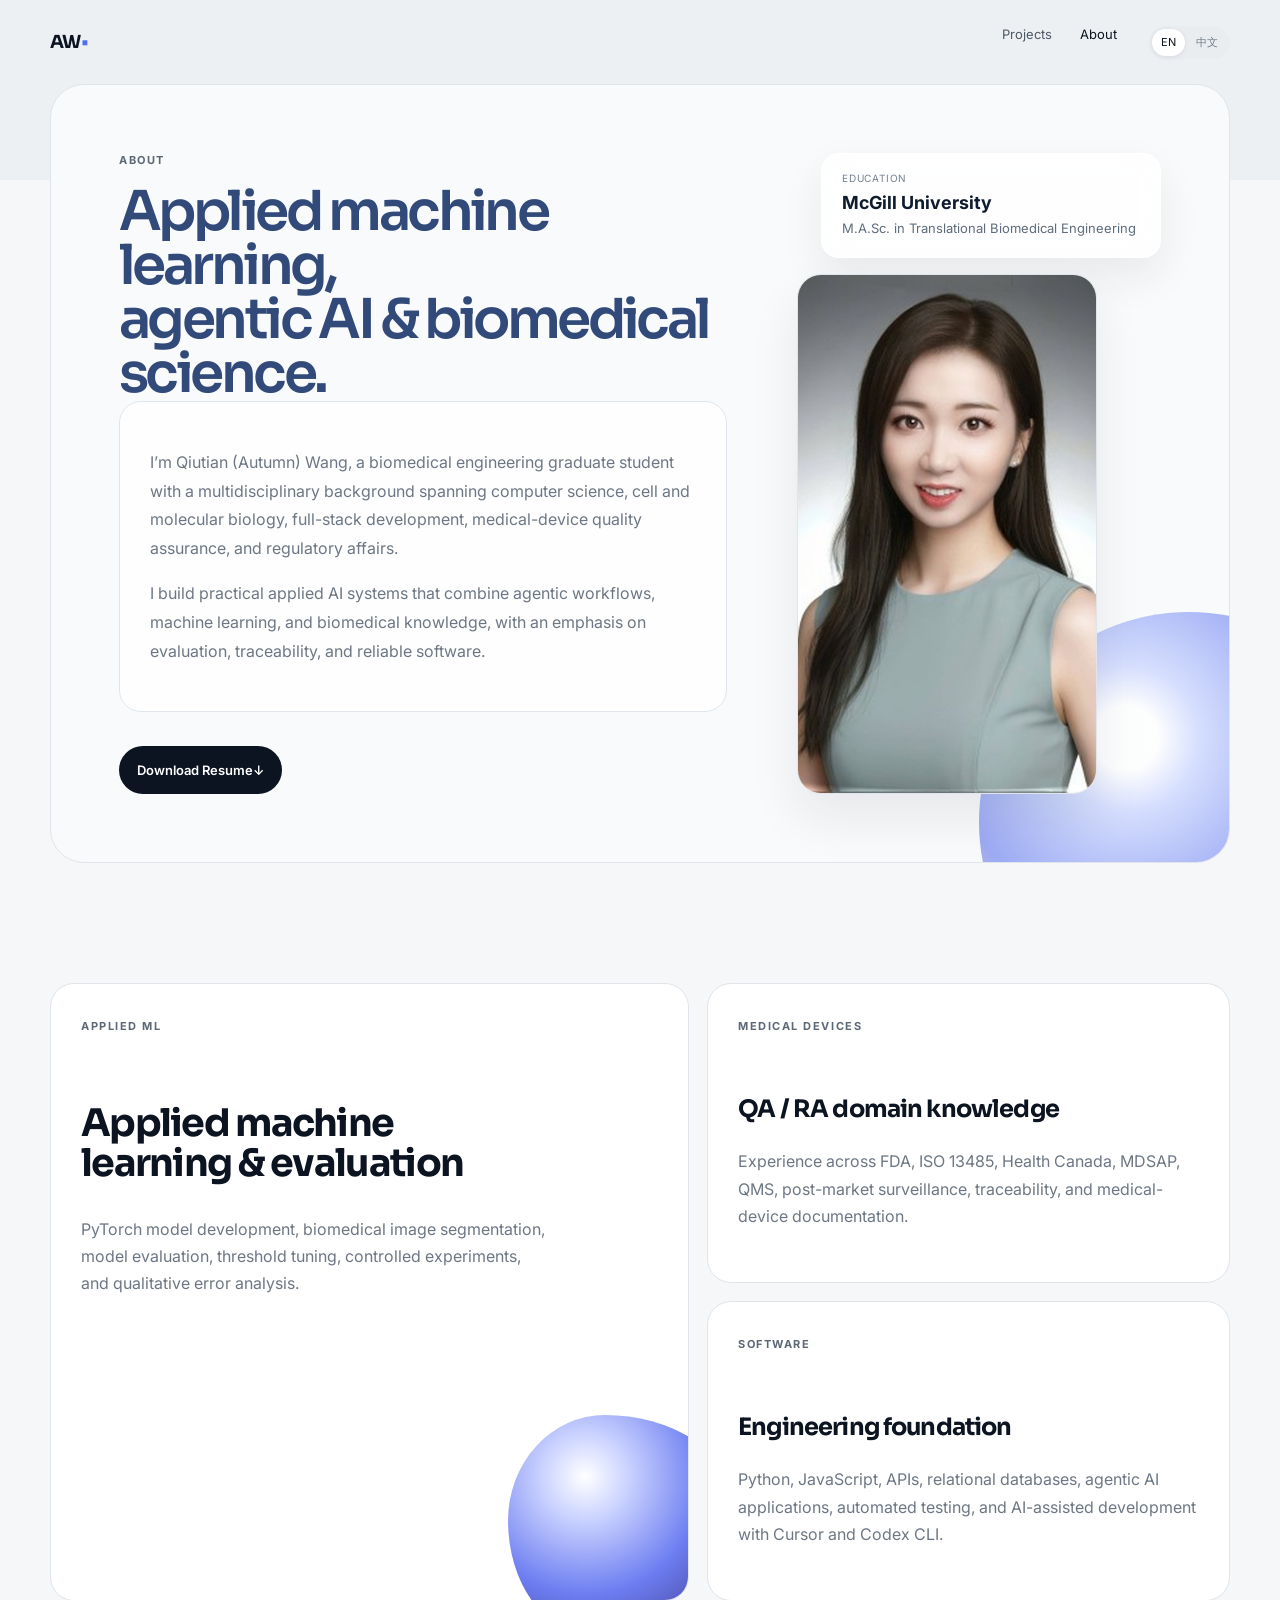
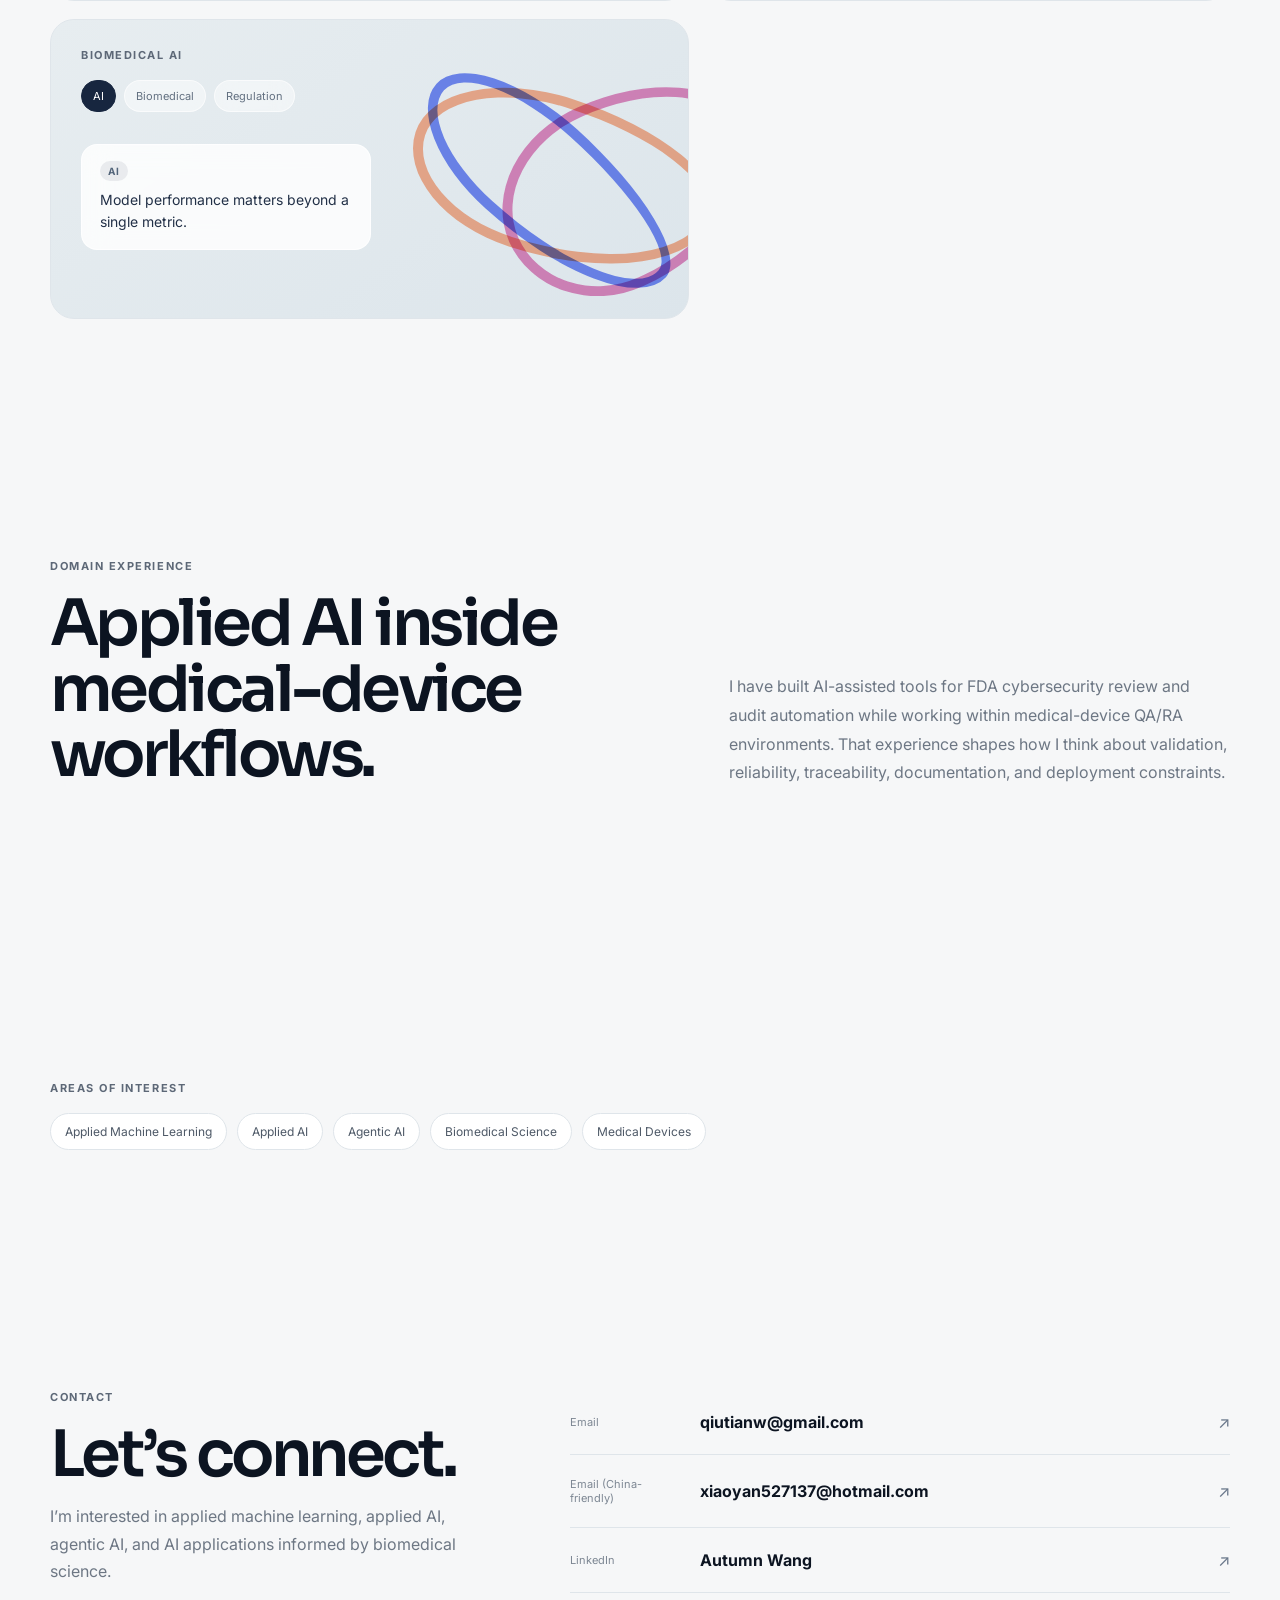
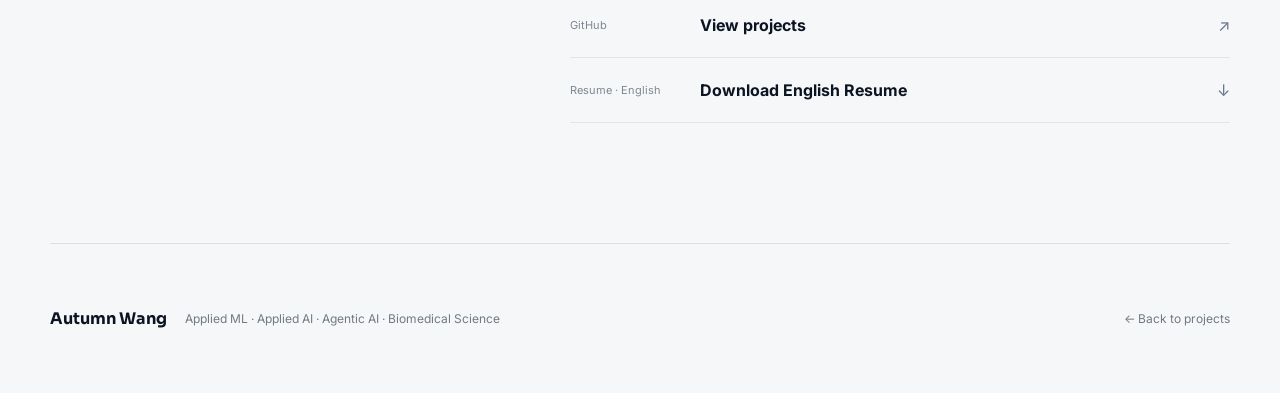
==== commit 372d2fc7: "Add banking QA automation project showcase This commit adds a new Banking QA Automation project land" ====
--- a/about.html
+++ b/about.html
@@ -78,15 +78,6 @@
               ↓
             </span>
 </a>
-<!-- Chinese resume -->
-<!-- <a class="btn btn-light" download="Autumn_Wang_Resume_CN.pdf" href="assets/Autumn_Wang_CV_CN.pdf">
-<span data-en="Chinese Resume" data-zh="下载中文简历">
-              Chinese Resume
-            </span>
-<span aria-hidden="true">
-              ↓
-            </span>
-</a> -->
 </div>
 </div>
 <!-- ====================================================
@@ -285,26 +276,14 @@
              English Resume Download
         =================================================== -->
 <a download="Autumn_Wang_Resume.pdf" href="assets/Autumn_Wang_CV.pdf">
-<span data-en="Resume" data-zh="简历">
-            Resume
-          </span>
-<strong data-en="Download Resume" data-zh="下载简历">
-            Download Resume
+<span data-en="Resume · English" data-zh="简历 · 英文">
+            Resume · English
+          </span>
+<strong data-en="Download English Resume" data-zh="下载英文简历">
+            Download English Resume
           </strong>
 <em>↓</em>
 </a>
-<!-- ==================================================
-             Chinese Resume Download
-        =================================================== -->
-<!-- <a download="Autumn_Wang_Resume_CN.pdf" href="assets/Autumn_Wang_CV_CN.pdf">
-<span data-en="Resume · Chinese" data-zh="简历 · 中文">
-            Resume · Chinese
-          </span>
-<strong data-en="Download Chinese Resume" data-zh="下载中文简历">
-            Download Chinese Resume
-          </strong>
-<em>↓</em>
-</a> -->
 </div>
 </section>
 </main>
--- a/style.css
+++ b/style.css
@@ -2070,3 +2070,80 @@
 /* Wider interdisciplinary positioning on About: prevent overlong heading words from overflowing. */
 .about-copy h1 { overflow-wrap: normal; }
 @media (min-width: 981px) { .about-copy h1 { font-size: clamp(46px, 4.3vw, 69px); } }
+
+
+/* ========== Banking QA Automation portfolio addition ========== */
+@media (min-width: 1101px) {
+  .portfolio-project-grid { grid-template-columns: repeat(3, minmax(0,1fr)); gap: 20px; }
+  .portfolio-project-image { height: 260px; }
+  .portfolio-project-content { padding: 24px 22px 27px; }
+  .portfolio-project-content h3 { font-size: 22px; }
+  .portfolio-project-content p { min-height: 110px; }
+  .dm-project-cover { padding: 20px 20px 0; }
+  .cv-project-cover { padding: 16px; }
+  .cv-card-window { transform: scale(.84); transform-origin: top center; }
+}
+@media (min-width: 701px) and (max-width: 1100px) {
+  .portfolio-project-grid { grid-template-columns: repeat(2, minmax(0,1fr)); }
+  .portfolio-project-grid > :last-child { grid-column: 1 / -1; }
+  .portfolio-project-grid > :last-child .portfolio-project-image { height: 300px; }
+}
+.qa-project-cover { background: radial-gradient(circle at 15% 80%,rgba(94,198,196,.34),transparent 42%), linear-gradient(135deg,#213352,#101c30 80%); padding: 56px 23px 20px; }
+.qa-project-visual { border:1px solid rgba(189,215,235,.30); border-radius:15px; overflow:hidden; box-shadow:0 22px 36px rgba(5,11,23,.25); background:#15263d; color:#e2edf8; max-width:570px; margin:auto; }
+.qa-visual-header { height:35px; background:#243951; display:flex; gap:10px; align-items:center; padding:0 13px; font:600 10px/1.1 Inter,sans-serif; color:#c8d6e4; }
+.qa-visual-header>.qa-visual-time { margin-left:auto; color:#8be4c8; letter-spacing:.12em; }
+.qa-visual-dots { display:flex; gap:4px; }.qa-visual-dots i {width:6px;height:6px;background:#7e95ae;border-radius:50%;display:block;}
+.qa-visual-dots i:first-child {background:#ff9d85;} .qa-visual-dots i:nth-child(2) {background:#f5cb82;} .qa-visual-dots i:last-child {background:#89d8bd;}
+.qa-visual-body { padding:12px 13px 10px; }
+.qa-visual-line { display:flex;align-items:center;gap:8px;padding:8px 0;border-bottom:1px solid rgba(217,233,249,.08);font-size:10px; }
+.qa-visual-line:last-child {border-bottom:0;}
+.qa-visual-line .qa-check {width:18px;height:18px;display:grid;place-items:center;border-radius:6px;color:#173e32;background:#a5e4ce; font-size:12px;font-weight:800;flex-shrink:0;}
+.qa-visual-line em {margin-left:auto;color:#8faac8;font-size:8px;letter-spacing:.07em;font-style:normal;white-space:nowrap;}
+.qa-visual-footer {display:flex;flex-wrap:wrap;gap:6px;padding:11px 12px 13px;background:#101f33;}
+.qa-visual-footer span {font-size:8px;letter-spacing:.07em;color:#a8c5d7;border:1px solid #38536b;padding:4px 7px;border-radius:99px;}
+/* The miniature preview above is an illustrative visual of the test suite, not a captured test report. */
+.qa-detail .dm-breadcrumb { padding-top:25px; }
+.qa-hero { padding:53px 50px; border-radius:32px; background:#f5fafb; border:1px solid #dfe7ee; display:grid;grid-template-columns:1.05fr .95fr;gap:30px;align-items:center; }
+.qa-hero h1 {font-family:Sora,sans-serif;font-size:clamp(42px,5vw,66px);font-weight:600;letter-spacing:-.065em;line-height:1.08;margin:0 0 20px;}
+.qa-hero h1 span {display:block;color:#4d6b87;}
+.qa-hero-intro {font-size:15px;line-height:1.9;color:#657489;max-width:590px;margin:0 0 21px;}
+.qa-hero .qa-hero-note {display:inline-flex;padding:7px 12px;border-radius:99px;background:#e7f0f2;color:#385f6c;font-size:10px;font-weight:700;letter-spacing:.06em;margin-bottom:21px;}
+.qa-facts {display:flex;flex-wrap:wrap;gap:9px;margin:25px 0;}
+.qa-facts span {background:#fff;border:1px solid #dce7ec;border-radius:9px;padding:9px 11px;color:#536b7c;font-size:11px;font-weight:600;}
+.qa-hero-visual {padding:22px 7px;}
+.qa-hero-visual .qa-project-visual {max-width:100%;transform:rotate(1.2deg);box-shadow:0 24px 50px rgba(23,43,59,.18);}
+.qa-hero-visual .qa-visual-line {padding:12px 0;font-size:12px;}.qa-hero-visual .qa-visual-footer span {font-size:10px;}
+.qa-hero-visual .qa-visual-header {height:42px;}
+.qa-disclaimer {font-size:11px;line-height:1.7;color:#6b7a87;margin-top:13px;}
+.qa-intro-grid {display:grid;grid-template-columns:repeat(3,minmax(0,1fr));gap:17px;margin-top:35px;}
+.qa-info-card {background:#fff;border:1px solid #e0e8ed;border-radius:22px;padding:27px;min-height:220px;}
+.qa-info-card>span {display:inline-block;color:#6785a2;font-size:12px;font-weight:700;letter-spacing:.08em;margin-bottom:19px;}
+.qa-info-card h3 {font-family:Sora,sans-serif;font-size:19px;letter-spacing:-.035em;line-height:1.35;margin:0 0 14px;}
+.qa-info-card p {color:#69788a;font-size:13px;line-height:1.8;margin:0;}
+.qa-flow {display:grid;grid-template-columns:repeat(4,minmax(0,1fr));gap:12px;margin-top:30px;}
+.qa-flow-step {position:relative;background:#17263f;border-radius:18px;color:#fff;padding:23px 18px;min-height:174px;}
+.qa-flow-step .step-num {color:#8ecbbc;font-weight:700;letter-spacing:.08em;font-size:10px;}
+.qa-flow-step strong {display:block;font-size:16px;margin:16px 0 10px;}
+.qa-flow-step p {color:#bfcedd;font-size:12px;line-height:1.7;margin:0;}
+.qa-evidence {border-radius:20px;background:#15243c;color:#e3edf9;overflow:hidden;margin-top:30px;}
+.qa-evidence-top {background:#213753;padding:13px 21px;display:flex;justify-content:space-between;gap:12px;color:#bad0e6;font-size:11px;}
+.qa-evidence pre {margin:0;overflow-x:auto;padding:22px 26px;line-height:1.8;font-size:12px;color:#e9f0fb;white-space:pre;}
+.qa-evidence-note {background:#f1f6f8;border-radius:12px;padding:14px 17px;margin-top:14px;font-size:12px;line-height:1.65;color:#526779;}
+.qa-tech-note {color:#66788b;font-size:13px;line-height:1.8;max-width:780px;margin:20px 0 0;}
+.qa-detail .portfolio-bottom-banner {margin-top:75px;}
+@media(max-width:1000px){
+  .qa-hero{grid-template-columns:1fr;padding:42px 35px;}
+  .qa-hero-visual{max-width:690px;width:100%;margin:auto;}
+  .qa-intro-grid{grid-template-columns:1fr 1fr;}
+  .qa-flow{grid-template-columns:1fr 1fr;}
+}
+@media(max-width:700px){
+  .qa-hero {padding:32px 22px;}
+  .qa-hero h1 {font-size:clamp(35px,9vw,47px);}
+  .qa-hero-visual{padding:10px 0;}
+  .qa-intro-grid,.qa-flow{grid-template-columns:1fr;}
+  .qa-info-card,.qa-flow-step{min-height:0;}
+  .qa-evidence pre{padding:15px;font-size:10px;}
+  .qa-project-cover{padding:52px 17px 20px;}
+  .portfolio-project-grid > :last-child{grid-column:auto;}
+}
